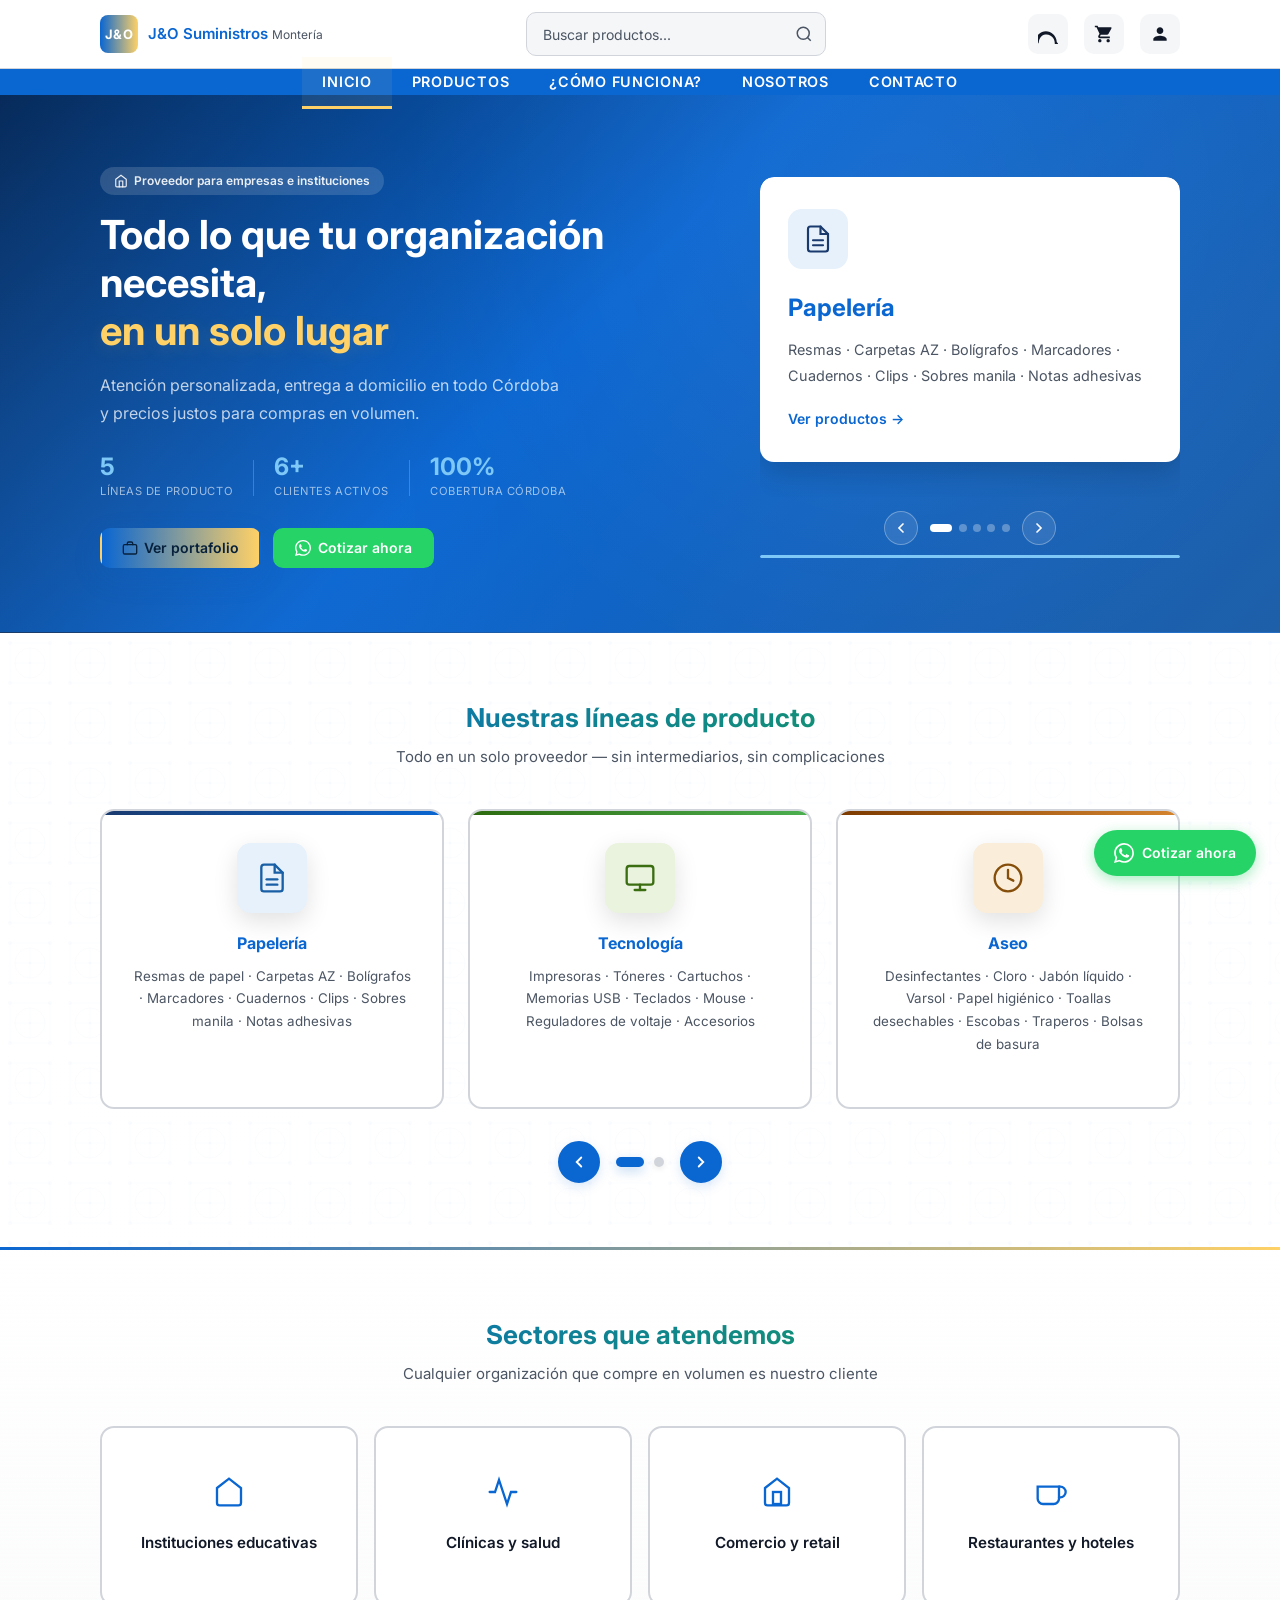
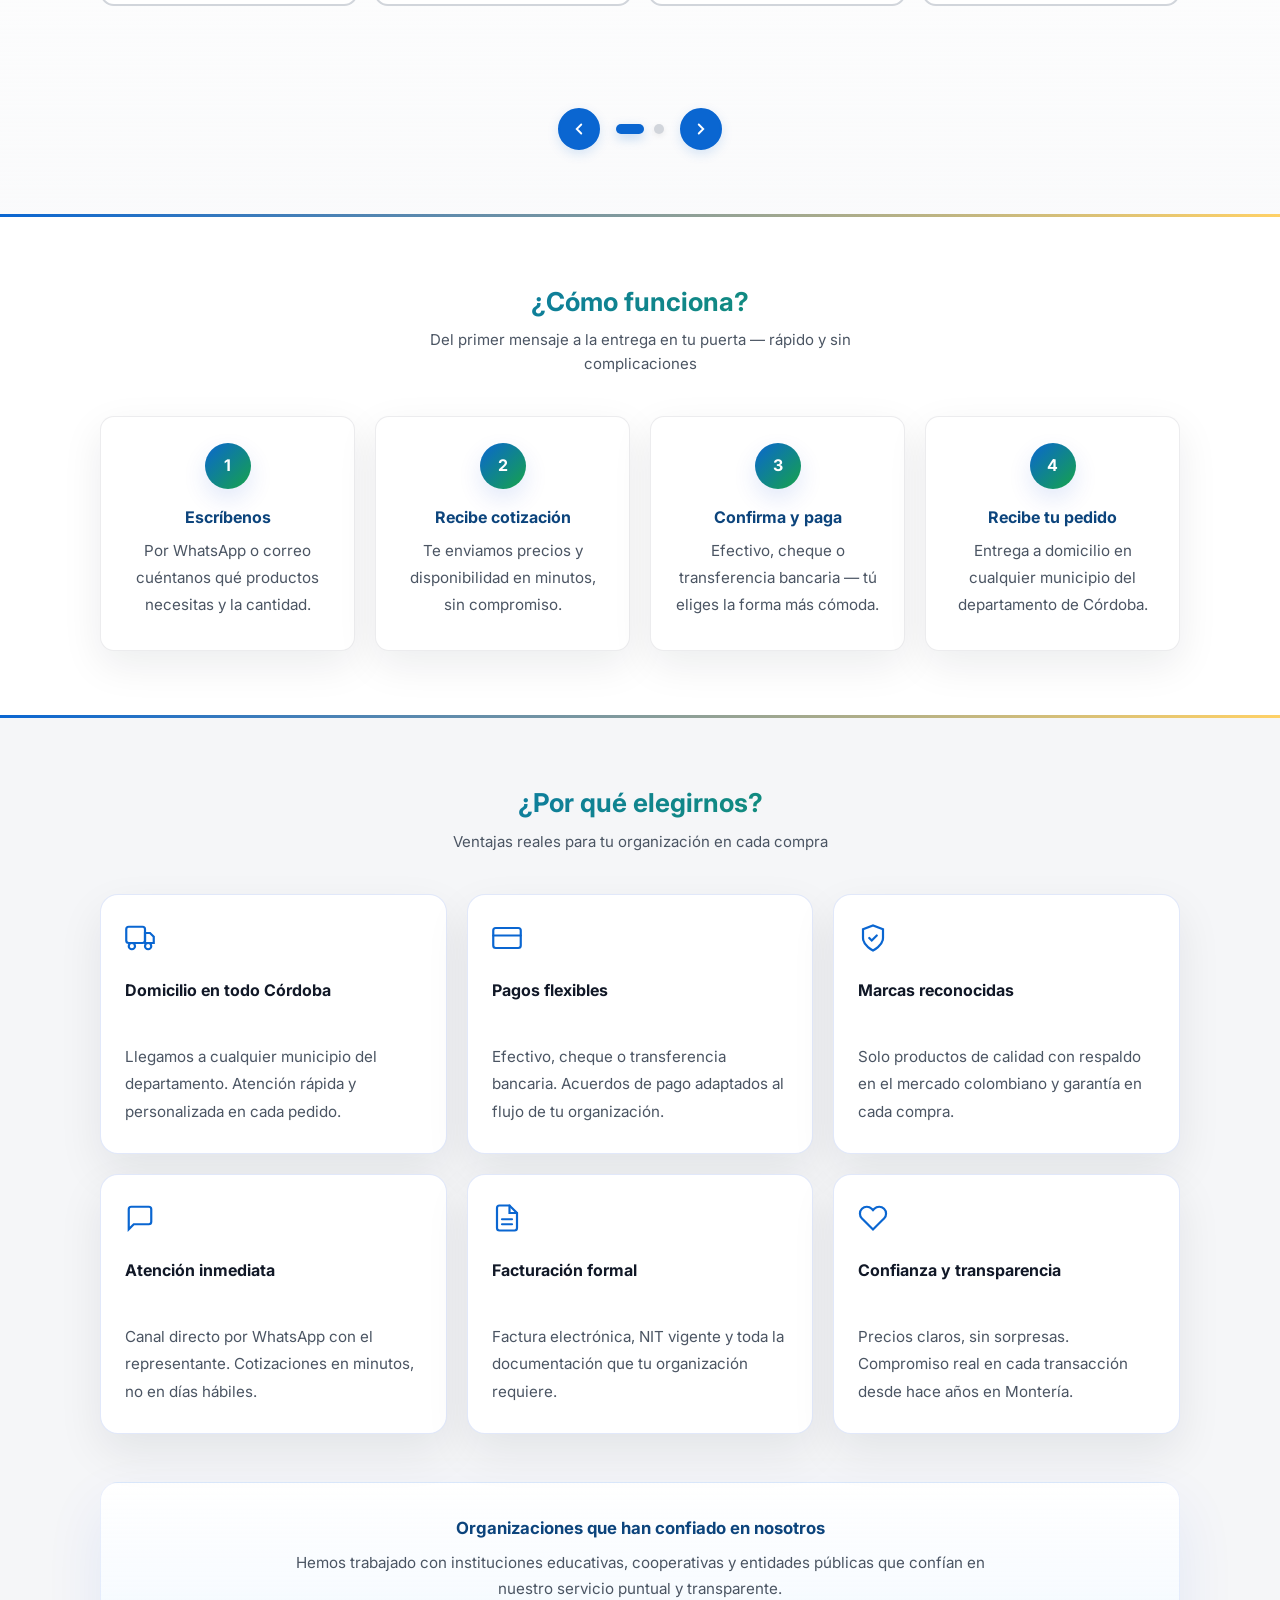
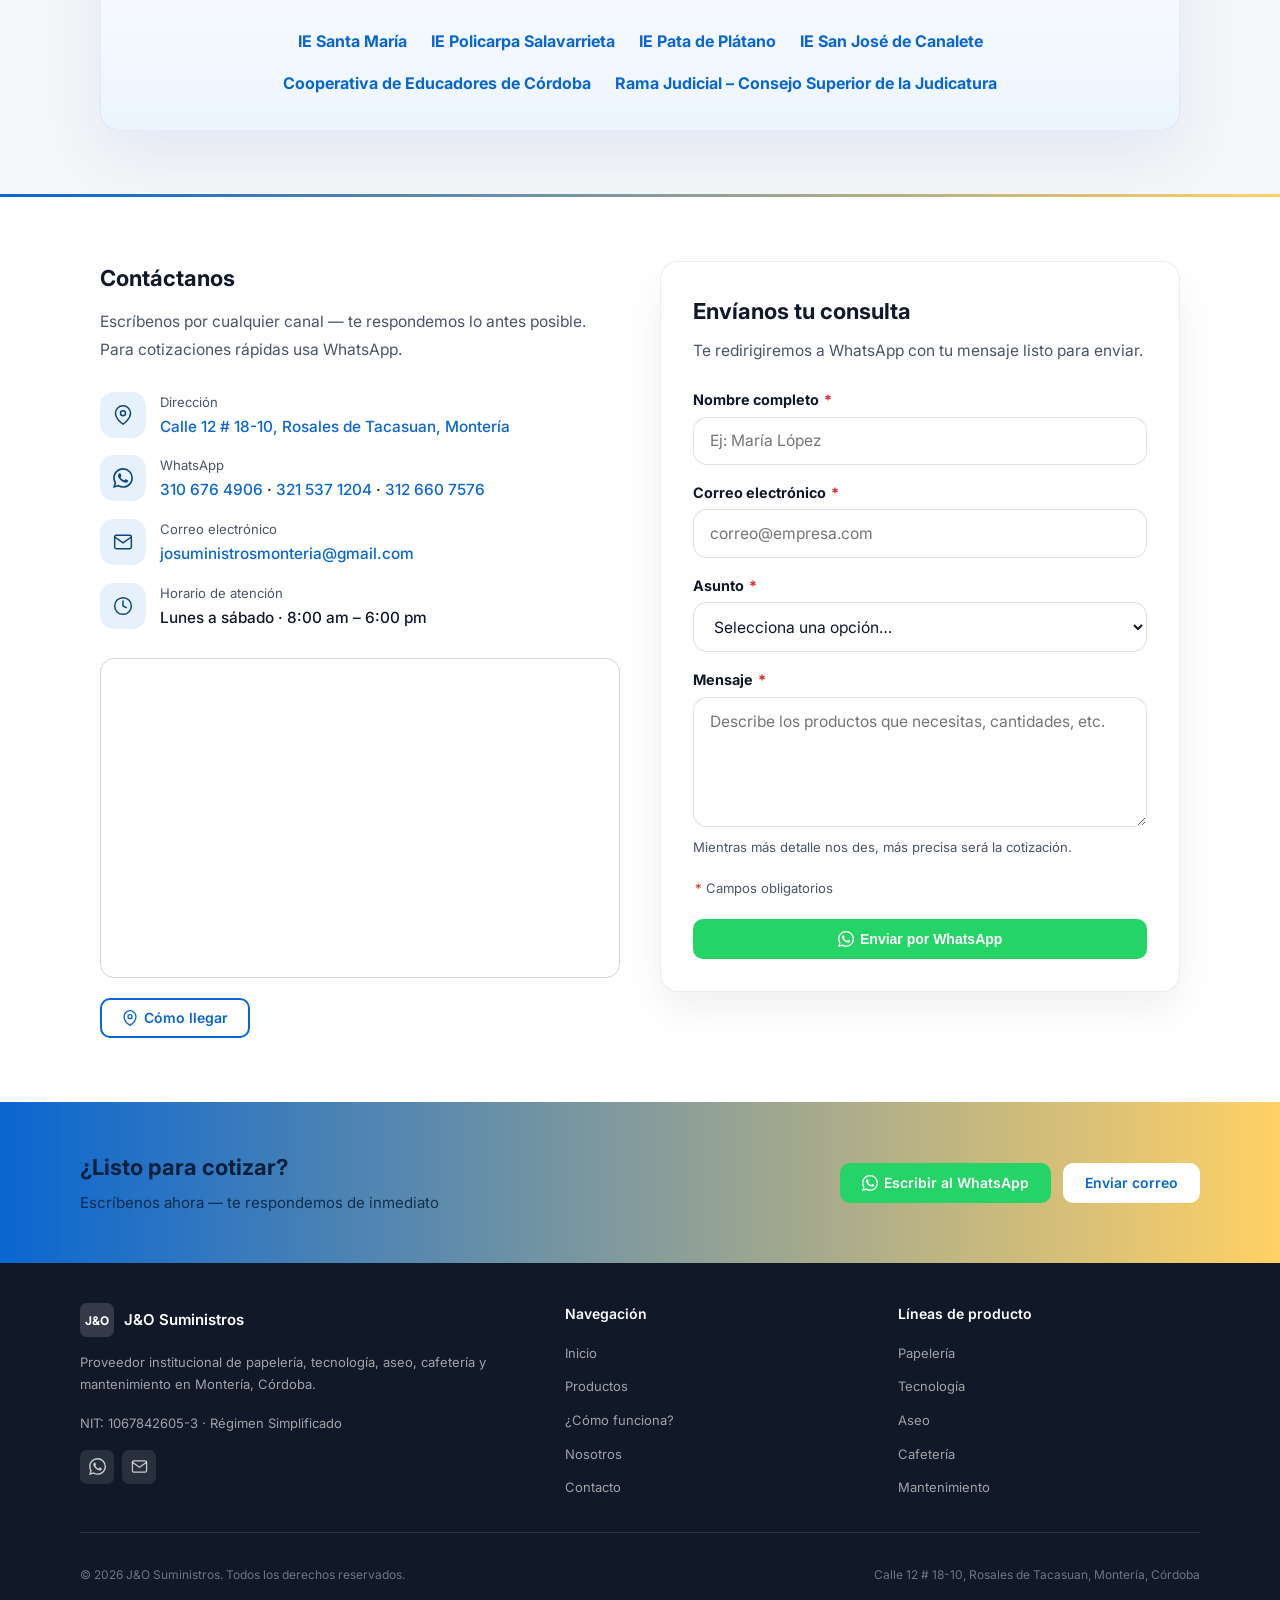
==== index.html @ 67d754db "v1" ====
<!DOCTYPE html>
<html lang="es">
<head>
  <meta charset="UTF-8" />
  <meta name="viewport" content="width=device-width, initial-scale=1.0" />
  <meta name="description" content="J&O Suministros — Proveedor institucional de papelería, tecnología, aseo, cafetería y mantenimiento en Montería, Córdoba. Cotiza por WhatsApp." />
  <meta name="theme-color" content="#1A3A6E" />

  <!-- Open Graph -->
  <meta property="og:title" content="J&O Suministros — Montería" />
  <meta property="og:description" content="Tu aliado en papelería, tecnología, aseo y cafetería para empresas e instituciones en Córdoba." />
  <meta property="og:type" content="website" />
  <meta property="og:url" content="https://josuministros.com.co" />

  <title>J&O Suministros | Papelería, Tecnología y Aseo en Montería</title>

  <!-- Fuente -->
  <link rel="preconnect" href="https://fonts.googleapis.com" />
  <link rel="preconnect" href="https://fonts.gstatic.com" crossorigin />
  <link href="https://fonts.googleapis.com/css2?family=Inter:wght@400;500;600;700&display=swap" rel="stylesheet" />

  <link rel="stylesheet" href="styles.css" />

  <!-- Favicon inline SVG -->
  <link rel="icon" href="data:image/svg+xml,<svg xmlns='http://www.w3.org/2000/svg' viewBox='0 0 32 32'><rect width='32' height='32' rx='6' fill='%231A3A6E'/><text x='50%' y='54%' dominant-baseline='middle' text-anchor='middle' font-family='Inter,sans-serif' font-weight='700' font-size='11' fill='white'>J&amp;O</text></svg>" />
</head>
<body>

  <!-- ========== SKIP LINK (WCAG 2.4.1) ========== -->
  <a class="skip-link" href="#contenido-principal">Saltar al contenido principal</a>

  <!-- ========== NAVBAR ========== -->
  <header role="banner">
    <nav class="navbar" aria-label="Navegación principal">
      
      <!-- BARRA SUPERIOR (Blanca) -->
      <div class="navbar__top">
        <div class="navbar__top-inner contenedor">
          
          <!-- Logo -->
          <a href="#inicio" class="navbar__logo" aria-label="J&O Suministros — Inicio">
            <div class="navbar__logo-box" aria-hidden="true">J&amp;O</div>
            <div class="navbar__logo-texto">
              <span class="navbar__logo-nombre">J&amp;O Suministros</span>
              <span class="navbar__logo-ciudad">Montería</span>
            </div>
          </a>

          <!-- Búsqueda -->
          <form class="navbar__search" role="search" aria-label="Buscar productos">
            <input type="search" class="navbar__search-input" placeholder="Buscar productos..." aria-label="Campo de búsqueda" />
            <button type="submit" class="navbar__search-btn" aria-label="Enviar búsqueda">
              <svg aria-hidden="true" focusable="false" viewBox="0 0 24 24" fill="none" stroke="currentColor" stroke-width="2">
                <circle cx="11" cy="11" r="8"/><path d="m21 21-4.35-4.35"/>
              </svg>
            </button>
          </form>

          <!-- Acciones (Teléfono, Carrito, Login) -->
          <div class="navbar__actions">
            <a href="tel:+573106764906" class="navbar__action" aria-label="Llamar a J&O Suministros">
              <svg aria-hidden="true" focusable="false" viewBox="0 0 24 24" fill="currentColor">
                <path d="M22.456 21.529c-.026-.355-.055-.709-.09-1.061-.294-2.988-1.752-5.855-4.135-8.125-2.384-2.271-5.525-3.533-8.725-3.533s-6.341 1.262-8.725 3.533c-2.383 2.27-3.841 5.137-4.135 8.125-.035.352-.064.706-.09 1.061-.024.33.029.658.153.962.124.304.319.574.566.789.247.215.542.37.856.458.315.087.643.106.963.055.32-.05.622-.163.888-.334.265-.17.488-.395.656-.659.168-.264.277-.559.318-.867.03-.243.057-.486.082-.729.204-2.063 1.03-4.027 2.4-5.574 1.369-1.548 3.238-2.549 5.259-2.887 2.021-.338 4.09-.017 5.947.947 1.856.964 3.349 2.482 4.276 4.363.927 1.881 1.251 4.001 1.251 5.881 0 .243.027.486.082.729.041.308.15.603.318.867.168.264.391.489.656.659.266.171.568.284.888.334.32.051.648.032.963-.055.314-.088.609-.243.856-.458.247-.215.442-.485.566-.789.124-.304.177-.632.153-.962z"/>
              </svg>
            </a>
            <a href="#carrito" class="navbar__action" aria-label="Carrito de compras">
              <svg aria-hidden="true" focusable="false" viewBox="0 0 24 24" fill="currentColor">
                <path d="M7 18c-1.1 0-1.99.9-1.99 2S5.9 22 7 22s2-.9 2-2-1-2-2-2zM1 2v2h2l3.6 7.59-1.35 2.45c-.16.28-.25.61-.25.96 0 1.1.9 2 2 2h12v-2H7.42c-.14 0-.25-.11-.25-.25l.03-.12.9-1.63h7.45c.75 0 1.41-.41 1.75-1.03l3.58-6.49A1.003 1.003 0 0020 4H5.21l-.94-2H1zm16 16c-1.1 0-1.99.9-1.99 2s.89 2 1.99 2 2-.9 2-2-.9-2-2-2z"/>
              </svg>
            </a>
            <a href="#login" class="navbar__action navbar__action--login" aria-label="Iniciar sesión">
              <svg aria-hidden="true" focusable="false" viewBox="0 0 24 24" fill="currentColor">
                <path d="M12 12c2.21 0 4-1.79 4-4s-1.79-4-4-4-4 1.79-4 4 1.79 4 4 4zm0 2c-2.67 0-8 1.34-8 4v2h16v-2c0-2.66-5.33-4-8-4z"/>
              </svg>
            </a>
          </div>

          <!-- Botón hamburguesa móvil -->
          <button class="navbar__toggle"
                  id="menu-toggle"
                  aria-controls="menu-movil"
                  aria-expanded="false"
                  aria-label="Abrir menú de navegación">
            <svg aria-hidden="true" focusable="false" viewBox="0 0 24 24" fill="none" stroke="currentColor" stroke-width="2" stroke-linecap="round">
              <line x1="3" y1="6" x2="21" y2="6"/>
              <line x1="3" y1="12" x2="21" y2="12"/>
              <line x1="3" y1="18" x2="21" y2="18"/>
            </svg>
          </button>

        </div>
      </div>

      <!-- BARRA INFERIOR (Azul con menú) -->
      <div class="navbar__bottom">
        <div class="navbar__bottom-inner contenedor">
          
          <!-- Nav escritorio -->
          <ul class="navbar__nav" role="list">
            <li><a href="#inicio" aria-current="page">Inicio</a></li>
            <li><a href="#productos">Productos</a></li>
            <li><a href="#como-funciona">¿Cómo funciona?</a></li>
            <li><a href="#nosotros">Nosotros</a></li>
            <li><a href="#contacto">Contacto</a></li>
          </ul>

        </div>
      </div>

      <!-- Menú móvil -->
      <div id="menu-movil" class="navbar__menu-movil" aria-hidden="true" aria-label="Menú de navegación móvil">
        <a href="#inicio">Inicio</a>
        <a href="#productos">Productos</a>
        <a href="#como-funciona">¿Cómo funciona?</a>
        <a href="#nosotros">Nosotros</a>
        <a href="#contacto">Contacto</a>
        <a href="tel:+573106764906">Llamar</a>
        <a href="#carrito">Carrito</a>
        <a href="#login">Iniciar sesión</a>
      </div>

    </nav>
  </header>

  <!-- ========== CONTENIDO PRINCIPAL ========== -->
  <main id="contenido-principal">

    <!-- HERO con carrusel -->
    <section id="inicio" class="hero-v2" aria-labelledby="hero-titulo">
      <div class="hero-v2__inner contenedor">

        <!-- Texto izquierdo -->
        <div class="hero-v2__texto">
          <div class="hero__badge" aria-hidden="true">
            <svg viewBox="0 0 24 24" fill="none" stroke="currentColor" stroke-width="2" stroke-linecap="round"><path d="M3 9l9-7 9 7v11a2 2 0 01-2 2H5a2 2 0 01-2-2z"/><polyline points="9 22 9 12 15 12 15 22"/></svg>
            Proveedor para empresas e instituciones
          </div>
          <h1 id="hero-titulo">Todo lo que tu organización necesita,<br><span class="hero-v2__linea-color">en un solo lugar</span></h1>
          <p class="hero__desc">Atención personalizada, entrega a domicilio en todo Córdoba y precios justos para compras en volumen.</p>

          <!-- Stats en fila -->
          <div class="hero-v2__stats" role="list" aria-label="Cifras de J&O Suministros">
            <div class="hero-v2__stat" role="listitem">
              <span class="hero-v2__stat-num">5</span>
              <span class="hero-v2__stat-lbl">Líneas de producto</span>
            </div>
            <div class="hero-v2__sep" aria-hidden="true"></div>
            <div class="hero-v2__stat" role="listitem">
              <span class="hero-v2__stat-num">6+</span>
              <span class="hero-v2__stat-lbl">Clientes activos</span>
            </div>
            <div class="hero-v2__sep" aria-hidden="true"></div>
            <div class="hero-v2__stat" role="listitem">
              <span class="hero-v2__stat-num">100%</span>
              <span class="hero-v2__stat-lbl">Cobertura Córdoba</span>
            </div>
          </div>

          <div class="hero__btns">
            <a href="#productos" class="btn btn--primario">
              <svg aria-hidden="true" focusable="false" viewBox="0 0 24 24" fill="none" stroke="currentColor" stroke-width="2" stroke-linecap="round"><rect x="2" y="7" width="20" height="14" rx="2"/><path d="M16 7V5a2 2 0 00-2-2h-4a2 2 0 00-2 2v2"/></svg>
              Ver portafolio
            </a>
            <a href="https://wa.me/573106764906?text=Hola%2C%20quiero%20cotizar%20productos%20con%20J%26O%20Suministros"
               class="btn btn--wa"
               target="_blank" rel="noopener noreferrer"
               aria-label="Cotizar ahora por WhatsApp — abre en nueva pestaña">
              <svg aria-hidden="true" focusable="false" viewBox="0 0 24 24" fill="currentColor"><path d="M17.472 14.382c-.297-.149-1.758-.867-2.03-.967-.273-.099-.471-.148-.67.15-.197.297-.767.966-.94 1.164-.173.199-.347.223-.644.075-.297-.15-1.255-.463-2.39-1.475-.883-.788-1.48-1.761-1.653-2.059-.173-.297-.018-.458.13-.606.134-.133.298-.347.446-.52.149-.174.198-.298.298-.497.099-.198.05-.371-.025-.52-.075-.149-.669-1.612-.916-2.207-.242-.579-.487-.5-.669-.51-.173-.008-.371-.01-.57-.01-.198 0-.52.074-.792.372-.272.297-1.04 1.016-1.04 2.479 0 1.462 1.065 2.875 1.213 3.074.149.198 2.096 3.2 5.077 4.487.709.306 1.262.489 1.694.625.712.227 1.36.195 1.871.118.571-.085 1.758-.719 2.006-1.413.248-.694.248-1.289.173-1.413-.074-.124-.272-.198-.57-.347m-5.421 7.403h-.004a9.87 9.87 0 01-5.031-1.378l-.361-.214-3.741.982.998-3.648-.235-.374a9.86 9.86 0 01-1.51-5.26c.001-5.45 4.436-9.884 9.888-9.884 2.64 0 5.122 1.03 6.988 2.898a9.825 9.825 0 012.893 6.994c-.003 5.45-4.437 9.884-9.885 9.884m8.413-18.297A11.815 11.815 0 0012.05 0C5.495 0 .16 5.335.157 11.892c0 2.096.547 4.142 1.588 5.945L.057 24l6.305-1.654a11.882 11.882 0 005.683 1.448h.005c6.554 0 11.89-5.335 11.893-11.893a11.821 11.821 0 00-3.48-8.413z"/></svg>
              Cotizar ahora
            </a>
          </div>
        </div>

        <!-- Carrusel derecho -->
        <div class="carrusel" aria-label="Nuestras líneas de producto" role="region">
          <div class="carrusel__track" id="carrusel-track" aria-live="polite" aria-atomic="true">

            <div class="carrusel__slide" data-color="#1A3A6E" data-bg="#E6F1FB" role="group" aria-label="Diapositiva 1 de 5: Papelería">
              <div class="carrusel__icono" style="background:#E6F1FB" aria-hidden="true">
                <svg viewBox="0 0 24 24" fill="none" stroke="#1A3A6E" stroke-width="1.75" stroke-linecap="round"><path d="M14 2H6a2 2 0 00-2 2v16a2 2 0 002 2h12a2 2 0 002-2V8z"/><polyline points="14 2 14 8 20 8"/><line x1="16" y1="13" x2="8" y2="13"/><line x1="16" y1="17" x2="8" y2="17"/></svg>
              </div>
              <h2 class="carrusel__titulo">Papelería</h2>
              <p class="carrusel__desc">Resmas · Carpetas AZ · Bolígrafos · Marcadores · Cuadernos · Clips · Sobres manila · Notas adhesivas</p>
              <a href="#productos" class="carrusel__link">Ver productos →</a>
            </div>

            <div class="carrusel__slide" data-color="#2D6A0F" data-bg="#EAF3DE" role="group" aria-label="Diapositiva 2 de 5: Tecnología">
              <div class="carrusel__icono" style="background:#EAF3DE" aria-hidden="true">
                <svg viewBox="0 0 24 24" fill="none" stroke="#2D6A0F" stroke-width="1.75" stroke-linecap="round"><rect x="2" y="3" width="20" height="14" rx="2"/><line x1="8" y1="21" x2="16" y2="21"/><line x1="12" y1="17" x2="12" y2="21"/></svg>
              </div>
              <h2 class="carrusel__titulo">Tecnología</h2>
              <p class="carrusel__desc">Impresoras · Tóneres · Cartuchos · Memorias USB · Teclados · Mouse · Reguladores de voltaje</p>
              <a href="#productos" class="carrusel__link">Ver productos →</a>
            </div>

            <div class="carrusel__slide" data-color="#7C3A00" data-bg="#FAEEDA" role="group" aria-label="Diapositiva 3 de 5: Aseo">
              <div class="carrusel__icono" style="background:#FAEEDA" aria-hidden="true">
                <svg viewBox="0 0 24 24" fill="none" stroke="#7C3A00" stroke-width="1.75" stroke-linecap="round"><path d="M9.5 2A2.5 2.5 0 0112 4.5v15a2.5 2.5 0 01-5 0v-15A2.5 2.5 0 019.5 2z"/><path d="M14.5 8A2.5 2.5 0 0117 10.5v9a2.5 2.5 0 01-5 0v-9A2.5 2.5 0 0114.5 8z"/><line x1="2" y1="22" x2="22" y2="22"/></svg>
              </div>
              <h2 class="carrusel__titulo">Aseo</h2>
              <p class="carrusel__desc">Desinfectantes · Jabón líquido · Papel higiénico · Toallas desechables · Escobas · Traperos · Bolsas</p>
              <a href="#productos" class="carrusel__link">Ver productos →</a>
            </div>

            <div class="carrusel__slide" data-color="#4A3FB5" data-bg="#EEEDFE" role="group" aria-label="Diapositiva 4 de 5: Cafetería">
              <div class="carrusel__icono" style="background:#EEEDFE" aria-hidden="true">
                <svg viewBox="0 0 24 24" fill="none" stroke="#4A3FB5" stroke-width="1.75" stroke-linecap="round"><path d="M18 8h1a4 4 0 010 8h-1"/><path d="M2 8h16v9a4 4 0 01-4 4H6a4 4 0 01-4-4V8z"/><line x1="6" y1="1" x2="6" y2="4"/><line x1="10" y1="1" x2="10" y2="4"/><line x1="14" y1="1" x2="14" y2="4"/></svg>
              </div>
              <h2 class="carrusel__titulo">Cafetería</h2>
              <p class="carrusel__desc">Café · Aromáticas · Vasos desechables · Mezcladores · Azúcar · Servilletas</p>
              <a href="#productos" class="carrusel__link">Ver productos →</a>
            </div>

            <div class="carrusel__slide" data-color="#0A5E47" data-bg="#E1F5EE" role="group" aria-label="Diapositiva 5 de 5: Mantenimiento">
              <div class="carrusel__icono" style="background:#E1F5EE" aria-hidden="true">
                <svg viewBox="0 0 24 24" fill="none" stroke="#0A5E47" stroke-width="1.75" stroke-linecap="round"><path d="M14.7 6.3a1 1 0 000 1.4l1.6 1.6a1 1 0 001.4 0l3.77-3.77a6 6 0 01-7.94 7.94l-6.91 6.91a2.12 2.12 0 01-3-3l6.91-6.91a6 6 0 017.94-7.94l-3.76 3.76z"/></svg>
              </div>
              <h2 class="carrusel__titulo">Mantenimiento</h2>
              <p class="carrusel__desc">Soporte a impresoras · Computadores portátiles y de escritorio · Redes tecnológicas</p>
              <a href="#productos" class="carrusel__link">Ver productos →</a>
            </div>

          </div><!-- /.carrusel__track -->

          <!-- Controles -->
          <div class="carrusel__controles">
            <button class="carrusel__btn" id="carr-prev" aria-label="Línea de producto anterior">
              <svg viewBox="0 0 24 24" fill="none" stroke="currentColor" stroke-width="2.5" stroke-linecap="round"><polyline points="15 18 9 12 15 6"/></svg>
            </button>
            <div class="carrusel__dots" id="carrusel-dots" role="tablist" aria-label="Seleccionar línea de producto"></div>
            <button class="carrusel__btn" id="carr-next" aria-label="Siguiente línea de producto">
              <svg viewBox="0 0 24 24" fill="none" stroke="currentColor" stroke-width="2.5" stroke-linecap="round"><polyline points="9 18 15 12 9 6"/></svg>
            </button>
          </div>

          <!-- Barra de progreso -->
          <div class="carrusel__progress" aria-hidden="true">
            <div class="carrusel__progress-bar" id="carrusel-progress"></div>
          </div>

        </div><!-- /.carrusel -->
      </div>
    </section>

    <!-- PRODUCTOS -->
    <section id="productos" class="seccion" aria-labelledby="productos-titulo">
      <div class="contenedor">
        <div class="seccion__encabezado">
          <h2 class="seccion__titulo" id="productos-titulo">Nuestras líneas de producto</h2>
          <p class="seccion__sub">Todo en un solo proveedor — sin intermediarios, sin complicaciones</p>
        </div>
        <div class="productos__carrusel" role="region" aria-label="Carrusel de líneas de producto" aria-live="polite">
          <div class="productos__track" id="productos-track">
            <!-- Slide 1: Primeras 3 -->
            <div class="productos__slide" role="group">
              <article class="producto-card" role="listitem">
                <div class="producto-card__icono" style="background:#E6F1FB" aria-hidden="true">
                  <svg viewBox="0 0 24 24" fill="none" stroke="#185FA5" stroke-width="1.75" stroke-linecap="round"><path d="M14 2H6a2 2 0 00-2 2v16a2 2 0 002 2h12a2 2 0 002-2V8z"/><polyline points="14 2 14 8 20 8"/><line x1="16" y1="13" x2="8" y2="13"/><line x1="16" y1="17" x2="8" y2="17"/></svg>
                </div>
                <h3 class="producto-card__nombre">Papelería</h3>
                <p class="producto-card__items">Resmas de papel · Carpetas AZ · Bolígrafos · Marcadores · Cuadernos · Clips · Sobres manila · Notas adhesivas</p>
              </article>

              <article class="producto-card" role="listitem">
                <div class="producto-card__icono" style="background:#EAF3DE" aria-hidden="true">
                  <svg viewBox="0 0 24 24" fill="none" stroke="#3B6D11" stroke-width="1.75" stroke-linecap="round"><rect x="2" y="3" width="20" height="14" rx="2"/><line x1="8" y1="21" x2="16" y2="21"/><line x1="12" y1="17" x2="12" y2="21"/></svg>
                </div>
                <h3 class="producto-card__nombre">Tecnología</h3>
                <p class="producto-card__items">Impresoras · Tóneres · Cartuchos · Memorias USB · Teclados · Mouse · Reguladores de voltaje · Accesorios</p>
              </article>

              <article class="producto-card" role="listitem">
                <div class="producto-card__icono" style="background:#FAEEDA" aria-hidden="true">
                  <svg viewBox="0 0 24 24" fill="none" stroke="#854F0B" stroke-width="1.75" stroke-linecap="round"><path d="M12 2C6.48 2 2 6.48 2 12s4.48 10 10 10 10-4.48 10-10S17.52 2 12 2z"/><path d="M12 6v6l4 2"/></svg>
                </div>
                <h3 class="producto-card__nombre">Aseo</h3>
                <p class="producto-card__items">Desinfectantes · Cloro · Jabón líquido · Varsol · Papel higiénico · Toallas desechables · Escobas · Traperos · Bolsas de basura</p>
              </article>
            </div>

            <!-- Slide 2: Segundas 3 -->
            <div class="productos__slide" role="group">
              <article class="producto-card" role="listitem">
                <div class="producto-card__icono" style="background:#EEEDFE" aria-hidden="true">
                  <svg viewBox="0 0 24 24" fill="none" stroke="#534AB7" stroke-width="1.75" stroke-linecap="round"><path d="M18 8h1a4 4 0 010 8h-1"/><path d="M2 8h16v9a4 4 0 01-4 4H6a4 4 0 01-4-4V8z"/><line x1="6" y1="1" x2="6" y2="4"/><line x1="10" y1="1" x2="10" y2="4"/><line x1="14" y1="1" x2="14" y2="4"/></svg>
                </div>
                <h3 class="producto-card__nombre">Cafetería</h3>
                <p class="producto-card__items">Café · Aromáticas · Vasos desechables · Mezcladores · Azúcar · Servilletas</p>
              </article>

              <article class="producto-card" role="listitem">
                <div class="producto-card__icono" style="background:#E1F5EE" aria-hidden="true">
                  <svg viewBox="0 0 24 24" fill="none" stroke="#0F6E56" stroke-width="1.75" stroke-linecap="round"><path d="M14.7 6.3a1 1 0 000 1.4l1.6 1.6a1 1 0 001.4 0l3.77-3.77a6 6 0 01-7.94 7.94l-6.91 6.91a2.12 2.12 0 01-3-3l6.91-6.91a6 6 0 017.94-7.94l-3.76 3.76z"/></svg>
                </div>
                <h3 class="producto-card__nombre">Mantenimiento</h3>
                <p class="producto-card__items">Soporte a impresoras · Computadores portátiles y de escritorio · Redes tecnológicas</p>
              </article>

              <div class="producto-card producto-card--extra" aria-label="Consulta por más productos">
                <div class="producto-card__icono" style="background:transparent" aria-hidden="true">
                  <svg viewBox="0 0 24 24" fill="none" stroke="#888" stroke-width="1.75" stroke-linecap="round"><circle cx="12" cy="12" r="10"/><line x1="12" y1="8" x2="12" y2="16"/><line x1="8" y1="12" x2="16" y2="12"/></svg>
                </div>
                <p class="producto-card__nombre" style="color:var(--texto-sec)">¿No encuentras lo que buscas?</p>
                <p class="producto-card__items">Pregúntanos — tenemos muchos más productos disponibles para tu organización.</p>
              </div>
            </div>
          </div>

          <!-- Controles -->
          <div class="productos__controles">
            <button class="productos__btn" id="prod-prev" aria-label="Línea anterior">
              <svg viewBox="0 0 24 24" fill="none" stroke="currentColor" stroke-width="2.5" stroke-linecap="round"><polyline points="15 18 9 12 15 6"/></svg>
            </button>
            <div class="productos__dots" id="productos-dots" role="tablist" aria-label="Seleccionar grupo de líneas"></div>
            <button class="productos__btn" id="prod-next" aria-label="Siguiente línea">
              <svg viewBox="0 0 24 24" fill="none" stroke="currentColor" stroke-width="2.5" stroke-linecap="round"><polyline points="9 18 15 12 9 6"/></svg>
            </button>
          </div>
        </div>
      </div>
    </section>

    <!-- SECTORES -->
    <section id="sectores" class="seccion seccion--gris" aria-labelledby="sectores-titulo">
      <div class="contenedor">
        <div class="seccion__encabezado">
          <h2 class="seccion__titulo" id="sectores-titulo">Sectores que atendemos</h2>
          <p class="seccion__sub">Cualquier organización que compre en volumen es nuestro cliente</p>
        </div>
        <div class="sectores__carrusel" role="region" aria-label="Carrusel de sectores" aria-live="polite">
          <ul class="sectores__track" id="sectores-track" role="list">
            <!-- Slide 1: Primeros 4 sectores -->
            <li class="sectores__slide" role="group">
              <div class="sector-tag" role="listitem">
                <svg aria-hidden="true" focusable="false" viewBox="0 0 24 24" fill="none" stroke="currentColor" stroke-width="1.75" stroke-linecap="round"><path d="M3 9l9-7 9 7v11a2 2 0 01-2 2H5a2 2 0 01-2-2z"/></svg>
                Instituciones educativas
              </div>
              <div class="sector-tag" role="listitem">
                <svg aria-hidden="true" focusable="false" viewBox="0 0 24 24" fill="none" stroke="currentColor" stroke-width="1.75" stroke-linecap="round"><path d="M22 12h-4l-3 9L9 3l-3 9H2"/></svg>
                Clínicas y salud
              </div>
              <div class="sector-tag" role="listitem">
                <svg aria-hidden="true" focusable="false" viewBox="0 0 24 24" fill="none" stroke="currentColor" stroke-width="1.75" stroke-linecap="round"><path d="M3 9l9-7 9 7v11a2 2 0 01-2 2H5a2 2 0 01-2-2z"/><rect x="9" y="12" width="6" height="9"/></svg>
                Comercio y retail
              </div>
              <div class="sector-tag" role="listitem">
                <svg aria-hidden="true" focusable="false" viewBox="0 0 24 24" fill="none" stroke="currentColor" stroke-width="1.75" stroke-linecap="round"><path d="M18 8h1a4 4 0 010 8h-1"/><path d="M2 8h16v9a4 4 0 01-4 4H6a4 4 0 01-4-4V8z"/></svg>
                Restaurantes y hoteles
              </div>
            </li>

            <!-- Slide 2: Siguientes 4 sectores -->
            <li class="sectores__slide" role="group">
              <div class="sector-tag" role="listitem">
                <svg aria-hidden="true" focusable="false" viewBox="0 0 24 24" fill="none" stroke="currentColor" stroke-width="1.75" stroke-linecap="round"><rect x="2" y="7" width="20" height="14" rx="2"/><path d="M16 7V5a2 2 0 00-2-2h-4a2 2 0 00-2 2v2"/></svg>
                Empresas privadas
              </div>
              <div class="sector-tag" role="listitem">
                <svg aria-hidden="true" focusable="false" viewBox="0 0 24 24" fill="none" stroke="currentColor" stroke-width="1.75" stroke-linecap="round"><path d="M17 21v-2a4 4 0 00-4-4H5a4 4 0 00-4 4v2"/><circle cx="9" cy="7" r="4"/><path d="M23 21v-2a4 4 0 00-3-3.87"/><path d="M16 3.13a4 4 0 010 7.75"/></svg>
                Cooperativas
              </div>
              <div class="sector-tag" role="listitem">
                <svg aria-hidden="true" focusable="false" viewBox="0 0 24 24" fill="none" stroke="currentColor" stroke-width="1.75" stroke-linecap="round"><path d="M12 22s8-4 8-10V5l-8-3-8 3v7c0 6 8 10 8 10z"/></svg>
                Entidades jurídicas
              </div>
              <div class="sector-tag" role="listitem">
                <svg aria-hidden="true" focusable="false" viewBox="0 0 24 24" fill="none" stroke="currentColor" stroke-width="1.75" stroke-linecap="round"><circle cx="12" cy="12" r="10"/><line x1="12" y1="8" x2="12" y2="16"/><line x1="8" y1="12" x2="16" y2="12"/></svg>
                Y muchos más
              </div>
            </li>
          </ul>

          <!-- Controles -->
          <div class="sectores__controles">
            <button class="sectores__btn" id="sect-prev" aria-label="Grupo anterior de sectores">
              <svg viewBox="0 0 24 24" fill="none" stroke="currentColor" stroke-width="2.5" stroke-linecap="round"><polyline points="15 18 9 12 15 6"/></svg>
            </button>
            <div class="sectores__dots" id="sectores-dots" role="tablist" aria-label="Seleccionar grupo de sectores"></div>
            <button class="sectores__btn" id="sect-next" aria-label="Siguiente grupo de sectores">
              <svg viewBox="0 0 24 24" fill="none" stroke="currentColor" stroke-width="2.5" stroke-linecap="round"><polyline points="9 18 15 12 9 6"/></svg>
            </button>
          </div>
        </div>
      </div>
    </section>

    <!-- CÓMO FUNCIONA -->
    <section id="como-funciona" class="seccion" aria-labelledby="pasos-titulo">
      <div class="contenedor">
        <div class="seccion__encabezado">
          <h2 class="seccion__titulo" id="pasos-titulo">¿Cómo funciona?</h2>
          <p class="seccion__sub">Del primer mensaje a la entrega en tu puerta — rápido y sin complicaciones</p>
        </div>
        <ol class="pasos__grid" aria-label="Pasos del proceso de compra">
          <li class="paso">
            <div class="paso__num" aria-hidden="true">1</div>
            <h3 class="paso__titulo">Escríbenos</h3>
            <p class="paso__desc">Por WhatsApp o correo cuéntanos qué productos necesitas y la cantidad.</p>
          </li>
          <li class="paso">
            <div class="paso__num" aria-hidden="true">2</div>
            <h3 class="paso__titulo">Recibe cotización</h3>
            <p class="paso__desc">Te enviamos precios y disponibilidad en minutos, sin compromiso.</p>
          </li>
          <li class="paso">
            <div class="paso__num" aria-hidden="true">3</div>
            <h3 class="paso__titulo">Confirma y paga</h3>
            <p class="paso__desc">Efectivo, cheque o transferencia bancaria — tú eliges la forma más cómoda.</p>
          </li>
          <li class="paso">
            <div class="paso__num" aria-hidden="true">4</div>
            <h3 class="paso__titulo">Recibe tu pedido</h3>
            <p class="paso__desc">Entrega a domicilio en cualquier municipio del departamento de Córdoba.</p>
          </li>
        </ol>
      </div>
    </section>

    <!-- NOSOTROS / POR QUÉ ELEGIRNOS -->
    <section id="nosotros" class="seccion seccion--gris" aria-labelledby="ventajas-titulo">
      <div class="contenedor">
        <div class="seccion__encabezado">
          <h2 class="seccion__titulo" id="ventajas-titulo">¿Por qué elegirnos?</h2>
          <p class="seccion__sub">Ventajas reales para tu organización en cada compra</p>
        </div>
        <div class="ventajas__grid" role="list">

          <article class="ventaja-card" role="listitem">
            <svg aria-hidden="true" focusable="false" viewBox="0 0 24 24" fill="none" stroke="currentColor" stroke-width="1.75" stroke-linecap="round"><rect x="1" y="3" width="15" height="13" rx="2"/><path d="M16 8h4l3 3v5h-7V8z"/><circle cx="5.5" cy="18.5" r="2.5"/><circle cx="18.5" cy="18.5" r="2.5"/></svg>
            <h3>Domicilio en todo Córdoba</h3>
            <p>Llegamos a cualquier municipio del departamento. Atención rápida y personalizada en cada pedido.</p>
          </article>

          <article class="ventaja-card" role="listitem">
            <svg aria-hidden="true" focusable="false" viewBox="0 0 24 24" fill="none" stroke="currentColor" stroke-width="1.75" stroke-linecap="round"><rect x="1" y="4" width="22" height="16" rx="2"/><line x1="1" y1="10" x2="23" y2="10"/></svg>
            <h3>Pagos flexibles</h3>
            <p>Efectivo, cheque o transferencia bancaria. Acuerdos de pago adaptados al flujo de tu organización.</p>
          </article>

          <article class="ventaja-card" role="listitem">
            <svg aria-hidden="true" focusable="false" viewBox="0 0 24 24" fill="none" stroke="currentColor" stroke-width="1.75" stroke-linecap="round"><path d="M12 22s8-4 8-10V5l-8-3-8 3v7c0 6 8 10 8 10z"/><polyline points="9 12 11 14 15 10"/></svg>
            <h3>Marcas reconocidas</h3>
            <p>Solo productos de calidad con respaldo en el mercado colombiano y garantía en cada compra.</p>
          </article>

          <article class="ventaja-card" role="listitem">
            <svg aria-hidden="true" focusable="false" viewBox="0 0 24 24" fill="none" stroke="currentColor" stroke-width="1.75" stroke-linecap="round"><path d="M21 15a2 2 0 01-2 2H7l-4 4V5a2 2 0 012-2h14a2 2 0 012 2z"/></svg>
            <h3>Atención inmediata</h3>
            <p>Canal directo por WhatsApp con el representante. Cotizaciones en minutos, no en días hábiles.</p>
          </article>

          <article class="ventaja-card" role="listitem">
            <svg aria-hidden="true" focusable="false" viewBox="0 0 24 24" fill="none" stroke="currentColor" stroke-width="1.75" stroke-linecap="round"><path d="M14 2H6a2 2 0 00-2 2v16a2 2 0 002 2h12a2 2 0 002-2V8z"/><polyline points="14 2 14 8 20 8"/><line x1="16" y1="13" x2="8" y2="13"/><line x1="16" y1="17" x2="8" y2="17"/></svg>
            <h3>Facturación formal</h3>
            <p>Factura electrónica, NIT vigente y toda la documentación que tu organización requiere.</p>
          </article>

          <article class="ventaja-card" role="listitem">
            <svg aria-hidden="true" focusable="false" viewBox="0 0 24 24" fill="none" stroke="currentColor" stroke-width="1.75" stroke-linecap="round"><path d="M20.84 4.61a5.5 5.5 0 00-7.78 0L12 5.67l-1.06-1.06a5.5 5.5 0 00-7.78 7.78l1.06 1.06L12 21.23l7.78-7.78 1.06-1.06a5.5 5.5 0 000-7.78z"/></svg>
            <h3>Confianza y transparencia</h3>
            <p>Precios claros, sin sorpresas. Compromiso real en cada transacción desde hace años en Montería.</p>
          </article>

        </div>

        <!-- Clientes -->
        <div class="clientes__subseccion">
          <div class="clientes__cabecera">
            <h3 class="clientes__titulo">Organizaciones que han confiado en nosotros</h3>
            <p class="clientes__nota">Hemos trabajado con instituciones educativas, cooperativas y entidades públicas que confían en nuestro servicio puntual y transparente.</p>
          </div>
          <ul class="clientes__lista" role="list">
            <li class="cliente-tag" role="listitem">IE Santa María</li>
            <li class="cliente-tag" role="listitem">IE Policarpa Salavarrieta</li>
            <li class="cliente-tag" role="listitem">IE Pata de Plátano</li>
            <li class="cliente-tag" role="listitem">IE San José de Canalete</li>
            <li class="cliente-tag" role="listitem">Cooperativa de Educadores de Córdoba</li>
            <li class="cliente-tag" role="listitem">Rama Judicial – Consejo Superior de la Judicatura</li>
          </ul>
        </div>
      </div>
    </section>

    <!-- CONTACTO -->
    <section id="contacto" class="seccion" aria-labelledby="contacto-titulo">
      <div class="contacto__inner contenedor">

        <div class="contacto__info">
          <h2 id="contacto-titulo">Contáctanos</h2>
          <p>Escríbenos por cualquier canal — te respondemos lo antes posible. Para cotizaciones rápidas usa WhatsApp.</p>

          <div class="contacto__datos" role="list">
            <div class="dato" role="listitem">
              <div class="dato__ico" aria-hidden="true">
                <svg viewBox="0 0 24 24" fill="none" stroke="currentColor" stroke-width="1.75" stroke-linecap="round"><path d="M21 10c0 7-9 13-9 13s-9-6-9-13a9 9 0 0118 0z"/><circle cx="12" cy="10" r="3"/></svg>
              </div>
              <div>
                <div class="dato__etiqueta">Dirección</div>
                <div class="dato__valor">
                  <a href="https://www.google.com/maps?q=8.738424,-75.877440" target="_blank" rel="noopener noreferrer" aria-label="Ver en Google Maps — abre en nueva pestaña">
                    Calle 12 # 18-10, Rosales de Tacasuan, Montería
                  </a>
                </div>
              </div>
            </div>

            <div class="dato" role="listitem">
              <div class="dato__ico" aria-hidden="true">
                <svg viewBox="0 0 24 24" fill="currentColor"><path d="M17.472 14.382c-.297-.149-1.758-.867-2.03-.967-.273-.099-.471-.148-.67.15-.197.297-.767.966-.94 1.164-.173.199-.347.223-.644.075-.297-.15-1.255-.463-2.39-1.475-.883-.788-1.48-1.761-1.653-2.059-.173-.297-.018-.458.13-.606.134-.133.298-.347.446-.52.149-.174.198-.298.298-.497.099-.198.05-.371-.025-.52-.075-.149-.669-1.612-.916-2.207-.242-.579-.487-.5-.669-.51-.173-.008-.371-.01-.57-.01-.198 0-.52.074-.792.372-.272.297-1.04 1.016-1.04 2.479 0 1.462 1.065 2.875 1.213 3.074.149.198 2.096 3.2 5.077 4.487.709.306 1.262.489 1.694.625.712.227 1.36.195 1.871.118.571-.085 1.758-.719 2.006-1.413.248-.694.248-1.289.173-1.413-.074-.124-.272-.198-.57-.347m-5.421 7.403h-.004a9.87 9.87 0 01-5.031-1.378l-.361-.214-3.741.982.998-3.648-.235-.374a9.86 9.86 0 01-1.51-5.26c.001-5.45 4.436-9.884 9.888-9.884 2.64 0 5.122 1.03 6.988 2.898a9.825 9.825 0 012.893 6.994c-.003 5.45-4.437 9.884-9.885 9.884m8.413-18.297A11.815 11.815 0 0012.05 0C5.495 0 .16 5.335.157 11.892c0 2.096.547 4.142 1.588 5.945L.057 24l6.305-1.654a11.882 11.882 0 005.683 1.448h.005c6.554 0 11.89-5.335 11.893-11.893a11.821 11.821 0 00-3.48-8.413z"/></svg>
              </div>
              <div>
                <div class="dato__etiqueta">WhatsApp</div>
                <div class="dato__valor">
                  <a href="https://wa.me/573106764906" target="_blank" rel="noopener noreferrer" aria-label="Escribir al WhatsApp 310 676 4906 — abre en nueva pestaña">310 676 4906</a> ·
                  <a href="https://wa.me/573215371204" target="_blank" rel="noopener noreferrer" aria-label="Escribir al WhatsApp 321 537 1204 — abre en nueva pestaña">321 537 1204</a> ·
                  <a href="https://wa.me/573126607576" target="_blank" rel="noopener noreferrer" aria-label="Escribir al WhatsApp 312 660 7576 — abre en nueva pestaña">312 660 7576</a>
                </div>
              </div>
            </div>

            <div class="dato" role="listitem">
              <div class="dato__ico" aria-hidden="true">
                <svg viewBox="0 0 24 24" fill="none" stroke="currentColor" stroke-width="1.75" stroke-linecap="round"><path d="M4 4h16c1.1 0 2 .9 2 2v12c0 1.1-.9 2-2 2H4c-1.1 0-2-.9-2-2V6c0-1.1.9-2 2-2z"/><polyline points="22,6 12,13 2,6"/></svg>
              </div>
              <div>
                <div class="dato__etiqueta">Correo electrónico</div>
                <div class="dato__valor">
                  <a href="mailto:josuministrosmonteria@gmail.com">josuministrosmonteria@gmail.com</a>
                </div>
              </div>
            </div>

            <div class="dato" role="listitem">
              <div class="dato__ico" aria-hidden="true">
                <svg viewBox="0 0 24 24" fill="none" stroke="currentColor" stroke-width="1.75" stroke-linecap="round"><circle cx="12" cy="12" r="10"/><polyline points="12 6 12 12 16 14"/></svg>
              </div>
              <div>
                <div class="dato__etiqueta">Horario de atención</div>
                <div class="dato__valor">Lunes a sábado · 8:00 am – 6:00 pm</div>
              </div>
            </div>
          </div>

          <!-- Mapa -->
          <div class="mapa-wrap">
            <iframe
              src="https://www.google.com/maps/embed?pb=!1m18!1m12!1m3!1d247.5!2d-75.87744!3d8.738424!2m3!1f0!2f0!3f0!3m2!1i1024!2i768!4f13.1!3m3!1m2!1s0x0%3A0x0!2zOC43Mzg0MjQsLTc1Ljg3NzQ0!5e0!3m2!1ses!2sco!4v1234567890"
              title="Ubicación de J&O Suministros en Google Maps"
              allowfullscreen
              loading="lazy"
              referrerpolicy="no-referrer-when-downgrade"
              aria-label="Mapa de ubicación: Calle 12 # 18-10, Rosales de Tacasuan, Montería"></iframe>
          </div>
          <a href="https://www.google.com/maps?q=8.738424,-75.877440"
             class="btn btn--contorno contacto__boton-mapa"
             target="_blank"
             rel="noopener noreferrer"
             aria-label="Abrir ruta en Google Maps — abre en nueva pestaña">
            <svg aria-hidden="true" focusable="false" viewBox="0 0 24 24" fill="none" stroke="currentColor" stroke-width="2" stroke-linecap="round" width="16" height="16"><path d="M21 10c0 7-9 13-9 13s-9-6-9-13a9 9 0 0118 0z"/><circle cx="12" cy="10" r="3"/></svg>
            Cómo llegar
          </a>
        </div>

        <!-- Formulario -->
        <div class="contacto__form">
          <h2 class="contacto__form-titulo">Envíanos tu consulta</h2>
          <p class="contacto__form-subtitulo">Te redirigiremos a WhatsApp con tu mensaje listo para enviar.</p>

          <form id="form-contacto" class="form" novalidate aria-label="Formulario de contacto">

            <div class="form__grupo" id="grupo-nombre">
              <label for="nombre">Nombre completo <span aria-hidden="true" class="form__required">*</span></label>
              <input type="text" id="nombre" name="nombre" autocomplete="name"
                     required aria-required="true"
                     aria-describedby="error-nombre"
                     placeholder="Ej: María López" />
              <span class="form__error" id="error-nombre" role="alert">Por favor ingresa tu nombre (mínimo 2 caracteres).</span>
            </div>

            <div class="form__grupo" id="grupo-email">
              <label for="email">Correo electrónico <span aria-hidden="true" class="form__required">*</span></label>
              <input type="email" id="email" name="email" autocomplete="email"
                     required aria-required="true"
                     aria-describedby="error-email"
                     placeholder="correo@empresa.com" />
              <span class="form__error" id="error-email" role="alert">Ingresa un correo electrónico válido.</span>
            </div>

            <div class="form__grupo" id="grupo-asunto">
              <label for="asunto">Asunto <span aria-hidden="true" class="form__required">*</span></label>
              <select id="asunto" name="asunto" required aria-required="true" aria-describedby="error-asunto">
                <option value="">Selecciona una opción…</option>
                <option value="Cotización de productos">Cotización de productos</option>
                <option value="Información sobre líneas de producto">Información sobre líneas de producto</option>
                <option value="Servicio de mantenimiento">Servicio de mantenimiento</option>
                <option value="Acuerdo de pago">Acuerdo de pago</option>
                <option value="Otro">Otro</option>
              </select>
              <span class="form__error" id="error-asunto" role="alert">Selecciona el asunto de tu consulta.</span>
            </div>

            <div class="form__grupo" id="grupo-mensaje">
              <label for="mensaje">Mensaje <span aria-hidden="true" class="form__required">*</span></label>
              <textarea id="mensaje" name="mensaje" rows="4"
                        required aria-required="true"
                        aria-describedby="error-mensaje ayuda-mensaje"
                        placeholder="Describe los productos que necesitas, cantidades, etc."></textarea>
              <span class="form__aviso" id="ayuda-mensaje">Mientras más detalle nos des, más precisa será la cotización.</span>
              <span class="form__error" id="error-mensaje" role="alert">El mensaje debe tener al menos 10 caracteres.</span>
            </div>

            <p class="form__aviso form__nota">
              <span aria-hidden="true" class="form__required">*</span> Campos obligatorios
            </p>

            <button type="submit" class="btn btn--wa btn--full">
              <svg aria-hidden="true" focusable="false" viewBox="0 0 24 24" fill="currentColor" width="16" height="16"><path d="M17.472 14.382c-.297-.149-1.758-.867-2.03-.967-.273-.099-.471-.148-.67.15-.197.297-.767.966-.94 1.164-.173.199-.347.223-.644.075-.297-.15-1.255-.463-2.39-1.475-.883-.788-1.48-1.761-1.653-2.059-.173-.297-.018-.458.13-.606.134-.133.298-.347.446-.52.149-.174.198-.298.298-.497.099-.198.05-.371-.025-.52-.075-.149-.669-1.612-.916-2.207-.242-.579-.487-.5-.669-.51-.173-.008-.371-.01-.57-.01-.198 0-.52.074-.792.372-.272.297-1.04 1.016-1.04 2.479 0 1.462 1.065 2.875 1.213 3.074.149.198 2.096 3.2 5.077 4.487.709.306 1.262.489 1.694.625.712.227 1.36.195 1.871.118.571-.085 1.758-.719 2.006-1.413.248-.694.248-1.289.173-1.413-.074-.124-.272-.198-.57-.347m-5.421 7.403h-.004a9.87 9.87 0 01-5.031-1.378l-.361-.214-3.741.982.998-3.648-.235-.374a9.86 9.86 0 01-1.51-5.26c.001-5.45 4.436-9.884 9.888-9.884 2.64 0 5.122 1.03 6.988 2.898a9.825 9.825 0 012.893 6.994c-.003 5.45-4.437 9.884-9.885 9.884m8.413-18.297A11.815 11.815 0 0012.05 0C5.495 0 .16 5.335.157 11.892c0 2.096.547 4.142 1.588 5.945L.057 24l6.305-1.654a11.882 11.882 0 005.683 1.448h.005c6.554 0 11.89-5.335 11.893-11.893a11.821 11.821 0 00-3.48-8.413z"/></svg>
              Enviar por WhatsApp
            </button>

          </form>
        </div>

      </div>
    </section>

    <!-- BANDA CTA -->
    <div class="cta-banda" role="complementary" aria-label="Llamada a la acción">
      <div class="cta-banda__inner">
        <div>
          <h2>¿Listo para cotizar?</h2>
          <p>Escríbenos ahora — te respondemos de inmediato</p>
        </div>
        <div class="cta-banda__btns">
          <a href="https://wa.me/573106764906?text=Hola%2C%20quiero%20cotizar%20con%20J%26O%20Suministros"
             class="btn btn--wa"
             target="_blank"
             rel="noopener noreferrer"
             aria-label="Escribir al WhatsApp — abre en nueva pestaña">
            <svg aria-hidden="true" focusable="false" viewBox="0 0 24 24" fill="currentColor" width="16" height="16"><path d="M17.472 14.382c-.297-.149-1.758-.867-2.03-.967-.273-.099-.471-.148-.67.15-.197.297-.767.966-.94 1.164-.173.199-.347.223-.644.075-.297-.15-1.255-.463-2.39-1.475-.883-.788-1.48-1.761-1.653-2.059-.173-.297-.018-.458.13-.606.134-.133.298-.347.446-.52.149-.174.198-.298.298-.497.099-.198.05-.371-.025-.52-.075-.149-.669-1.612-.916-2.207-.242-.579-.487-.5-.669-.51-.173-.008-.371-.01-.57-.01-.198 0-.52.074-.792.372-.272.297-1.04 1.016-1.04 2.479 0 1.462 1.065 2.875 1.213 3.074.149.198 2.096 3.2 5.077 4.487.709.306 1.262.489 1.694.625.712.227 1.36.195 1.871.118.571-.085 1.758-.719 2.006-1.413.248-.694.248-1.289.173-1.413-.074-.124-.272-.198-.57-.347m-5.421 7.403h-.004a9.87 9.87 0 01-5.031-1.378l-.361-.214-3.741.982.998-3.648-.235-.374a9.86 9.86 0 01-1.51-5.26c.001-5.45 4.436-9.884 9.888-9.884 2.64 0 5.122 1.03 6.988 2.898a9.825 9.825 0 012.893 6.994c-.003 5.45-4.437 9.884-9.885 9.884m8.413-18.297A11.815 11.815 0 0012.05 0C5.495 0 .16 5.335.157 11.892c0 2.096.547 4.142 1.588 5.945L.057 24l6.305-1.654a11.882 11.882 0 005.683 1.448h.005c6.554 0 11.89-5.335 11.893-11.893a11.821 11.821 0 00-3.48-8.413z"/></svg>
            Escribir al WhatsApp
          </a>
          <a href="mailto:josuministrosmonteria@gmail.com" class="btn btn--blanco">Enviar correo</a>
        </div>
      </div>
    </div>

  </main>

  <!-- ========== FOOTER ========== -->
  <footer class="footer" role="contentinfo">
    <div class="footer__inner">
      <div>
        <div class="footer__logo">
          <div class="footer__logo-box" aria-hidden="true">J&amp;O</div>
          <span class="footer__logo-nombre">J&amp;O Suministros</span>
        </div>
        <p class="footer__desc">Proveedor institucional de papelería, tecnología, aseo, cafetería y mantenimiento en Montería, Córdoba.</p>
        <p class="footer__desc" style="margin-top:.375rem">NIT: 1067842605-3 · Régimen Simplificado</p>
        <div class="footer__social" aria-label="Redes sociales">
          <a href="https://wa.me/573106764906" target="_blank" rel="noopener noreferrer" aria-label="WhatsApp — abre en nueva pestaña">
            <svg aria-hidden="true" focusable="false" viewBox="0 0 24 24" fill="currentColor"><path d="M17.472 14.382c-.297-.149-1.758-.867-2.03-.967-.273-.099-.471-.148-.67.15-.197.297-.767.966-.94 1.164-.173.199-.347.223-.644.075-.297-.15-1.255-.463-2.39-1.475-.883-.788-1.48-1.761-1.653-2.059-.173-.297-.018-.458.13-.606.134-.133.298-.347.446-.52.149-.174.198-.298.298-.497.099-.198.05-.371-.025-.52-.075-.149-.669-1.612-.916-2.207-.242-.579-.487-.5-.669-.51-.173-.008-.371-.01-.57-.01-.198 0-.52.074-.792.372-.272.297-1.04 1.016-1.04 2.479 0 1.462 1.065 2.875 1.213 3.074.149.198 2.096 3.2 5.077 4.487.709.306 1.262.489 1.694.625.712.227 1.36.195 1.871.118.571-.085 1.758-.719 2.006-1.413.248-.694.248-1.289.173-1.413-.074-.124-.272-.198-.57-.347m-5.421 7.403h-.004a9.87 9.87 0 01-5.031-1.378l-.361-.214-3.741.982.998-3.648-.235-.374a9.86 9.86 0 01-1.51-5.26c.001-5.45 4.436-9.884 9.888-9.884 2.64 0 5.122 1.03 6.988 2.898a9.825 9.825 0 012.893 6.994c-.003 5.45-4.437 9.884-9.885 9.884m8.413-18.297A11.815 11.815 0 0012.05 0C5.495 0 .16 5.335.157 11.892c0 2.096.547 4.142 1.588 5.945L.057 24l6.305-1.654a11.882 11.882 0 005.683 1.448h.005c6.554 0 11.89-5.335 11.893-11.893a11.821 11.821 0 00-3.48-8.413z"/></svg>
          </a>
          <a href="mailto:josuministrosmonteria@gmail.com" aria-label="Enviar correo electrónico">
            <svg aria-hidden="true" focusable="false" viewBox="0 0 24 24" fill="none" stroke="currentColor" stroke-width="1.75" stroke-linecap="round"><path d="M4 4h16c1.1 0 2 .9 2 2v12c0 1.1-.9 2-2 2H4c-1.1 0-2-.9-2-2V6c0-1.1.9-2 2-2z"/><polyline points="22,6 12,13 2,6"/></svg>
          </a>
        </div>
      </div>

      <div class="footer__col">
        <h3>Navegación</h3>
        <ul class="footer__lista" role="list">
          <li><a href="#inicio">Inicio</a></li>
          <li><a href="#productos">Productos</a></li>
          <li><a href="#como-funciona">¿Cómo funciona?</a></li>
          <li><a href="#nosotros">Nosotros</a></li>
          <li><a href="#contacto">Contacto</a></li>
        </ul>
      </div>

      <div class="footer__col">
        <h3>Líneas de producto</h3>
        <ul class="footer__lista" role="list">
          <li><a href="#productos">Papelería</a></li>
          <li><a href="#productos">Tecnología</a></li>
          <li><a href="#productos">Aseo</a></li>
          <li><a href="#productos">Cafetería</a></li>
          <li><a href="#productos">Mantenimiento</a></li>
        </ul>
      </div>
    </div>

    <div class="footer__bottom">
      <span>© <span id="anio">2025</span> J&amp;O Suministros. Todos los derechos reservados.</span>
      <span>Calle 12 # 18-10, Rosales de Tacasuan, Montería, Córdoba</span>
    </div>
  </footer>

  <!-- ========== BOTÓN FLOTANTE WHATSAPP ========== -->
  <a href="https://wa.me/573106764906?text=Hola%2C%20quiero%20cotizar%20con%20J%26O%20Suministros"
     class="wa-float"
     target="_blank"
     rel="noopener noreferrer"
     aria-label="Abrir chat de WhatsApp para cotizar — abre en nueva pestaña">
    <svg aria-hidden="true" focusable="false" viewBox="0 0 24 24" fill="currentColor">
      <path d="M17.472 14.382c-.297-.149-1.758-.867-2.03-.967-.273-.099-.471-.148-.67.15-.197.297-.767.966-.94 1.164-.173.199-.347.223-.644.075-.297-.15-1.255-.463-2.39-1.475-.883-.788-1.48-1.761-1.653-2.059-.173-.297-.018-.458.13-.606.134-.133.298-.347.446-.52.149-.174.198-.298.298-.497.099-.198.05-.371-.025-.52-.075-.149-.669-1.612-.916-2.207-.242-.579-.487-.5-.669-.51-.173-.008-.371-.01-.57-.01-.198 0-.52.074-.792.372-.272.297-1.04 1.016-1.04 2.479 0 1.462 1.065 2.875 1.213 3.074.149.198 2.096 3.2 5.077 4.487.709.306 1.262.489 1.694.625.712.227 1.36.195 1.871.118.571-.085 1.758-.719 2.006-1.413.248-.694.248-1.289.173-1.413-.074-.124-.272-.198-.57-.347m-5.421 7.403h-.004a9.87 9.87 0 01-5.031-1.378l-.361-.214-3.741.982.998-3.648-.235-.374a9.86 9.86 0 01-1.51-5.26c.001-5.45 4.436-9.884 9.888-9.884 2.64 0 5.122 1.03 6.988 2.898a9.825 9.825 0 012.893 6.994c-.003 5.45-4.437 9.884-9.885 9.884m8.413-18.297A11.815 11.815 0 0012.05 0C5.495 0 .16 5.335.157 11.892c0 2.096.547 4.142 1.588 5.945L.057 24l6.305-1.654a11.882 11.882 0 005.683 1.448h.005c6.554 0 11.89-5.335 11.893-11.893a11.821 11.821 0 00-3.48-8.413z"/>
    </svg>
    <span class="wa-float__texto">Cotizar ahora</span>
  </a>

  <script src="main.js"></script>
</body>
</html>
---- styles.css ----
/* =============================================
   J&O Suministros — styles.css
   Responsive + WCAG 2.1 AA
   ============================================= */

/* --- Reset & base --- */
*, *::before, *::after { box-sizing: border-box; margin: 0; padding: 0; }

:root {
  --azul:        #0A66D1;
  --azul-hover:  #084fb0;
  --azul-claro:  #E6F1FB;
  --azul-texto:  #0C447C;
  --accent:      #FFD166;
  --grad-prim:   linear-gradient(90deg, #0A66D1 0%, #FFD166 100%);
  --verde-wa:    #25D366;
  --verde-wa-h:  #1eaa52;
  --gris-bg:     #F5F6F8;
  --gris-borde:  #D1D5DB;
  --texto:       #111827;
  --texto-sec:   #4B5563;
  --blanco:      #ffffff;
  --radio:       10px;
  --radio-lg:    14px;
  --sombra:      0 6px 20px rgba(10,38,90,.10), 0 2px 6px rgba(0,0,0,.06);
  --trans:       200ms cubic-bezier(.2,.9,.2,1);
  --fuente:      'Inter', system-ui, -apple-system, sans-serif;
}

html { scroll-behavior: smooth; font-size: 16px; }

body {
  font-family: var(--fuente);
  color: var(--texto);
  background: var(--blanco);
  line-height: 1.6;
  -webkit-font-smoothing: antialiased;
}

img { max-width: 100%; height: auto; display: block; }
a { color: inherit; }

/* --- Skip link WCAG --- */
.skip-link {
  position: absolute;
  top: -100px;
  left: 1rem;
  background: var(--azul);
  color: #fff;
  padding: 10px 18px;
  border-radius: var(--radio);
  font-size: .875rem;
  font-weight: 600;
  z-index: 9999;
  text-decoration: none;
  transition: top var(--trans);
}
.skip-link:focus { top: 1rem; }

/* --- Focus visible global --- */
:focus-visible {
  outline: 3px solid var(--azul);
  outline-offset: 3px;
  border-radius: 4px;
}

/* --- Contenedor --- */
.contenedor {
  width: 100%;
  max-width: 1120px;
  margin: 0 auto;
  padding: 0 1.25rem;
}

/* =============================================
   NAVBAR
   ============================================= */
.navbar {
  position: sticky;
  top: 0;
  z-index: 100;
}

/* BARRA SUPERIOR (Blanca) */
.navbar__top {
  background: var(--blanco);
  border-bottom: 1px solid var(--gris-borde);
  box-shadow: 0 2px 8px rgba(0,0,0,.05);
}
.navbar__top-inner {
  display: flex;
  align-items: center;
  justify-content: space-between;
  padding: .75rem 1.25rem;
  gap: 1.5rem;
}

/* BARRA INFERIOR (Azul) */
.navbar__bottom {
  background: var(--azul);
}
.navbar__bottom-inner {
  display: flex;
  align-items: center;
  justify-content: center;
  padding: 0 1.25rem;
}
.navbar__logo {
  display: flex;
  align-items: center;
  gap: .625rem;
  text-decoration: none;
  flex-shrink: 0;
}
.navbar__logo-box {
  width: 38px;
  height: 38px;
  background: var(--grad-prim);
  border-radius: 8px;
  display: flex;
  align-items: center;
  justify-content: center;
  color: #fff;
  font-weight: 700;
  font-size: .8125rem;
  letter-spacing: .02em;
  flex-shrink: 0;
}
.navbar__logo-texto { line-height: 1.2; }
.navbar__logo-nombre { font-size: .9375rem; font-weight: 600; color: var(--azul); }
.navbar__logo-ciudad { font-size: .75rem; color: var(--texto-sec); }

/* Búsqueda */
.navbar__search {
  display: flex;
  align-items: center;
  flex: 1;
  max-width: 300px;
  background: var(--gris-bg);
  border: 1px solid var(--gris-borde);
  border-radius: var(--radio);
  padding: .5rem;
}
.navbar__search-input {
  flex: 1;
  background: none;
  border: none;
  outline: none;
  font-size: .875rem;
  color: var(--texto);
  padding: 0 .5rem;
  font-family: var(--fuente);
}
.navbar__search-input::placeholder {
  color: var(--texto-sec);
}
.navbar__search-btn {
  background: none;
  border: none;
  cursor: pointer;
  padding: .25rem;
  display: flex;
  align-items: center;
  justify-content: center;
  color: var(--texto-sec);
  transition: color var(--trans);
}
.navbar__search-btn:hover {
  color: var(--azul);
}
.navbar__search-btn svg {
  width: 18px;
  height: 18px;
}

/* Acciones (Teléfono, Carrito, Login) */
.navbar__actions {
  display: flex;
  align-items: center;
  gap: 1rem;
}
.navbar__action {
  display: flex;
  align-items: center;
  justify-content: center;
  width: 40px;
  height: 40px;
  border-radius: var(--radio);
  background: var(--gris-bg);
  color: var(--texto);
  text-decoration: none;
  transition: background var(--trans), color var(--trans);
  border: none;
  cursor: pointer;
}
.navbar__action:hover {
  background: var(--azul-claro);
  color: var(--azul);
}
.navbar__action--login:hover {
  background: var(--azul-claro);
  color: var(--azul);
}
.navbar__action svg {
  width: 20px;
  height: 20px;
}

/* Menú navegación (Barra azul) */

.navbar__nav {
  display: flex;
  align-items: center;
  gap: 0;
  list-style: none;
  margin: 0;
  padding: 0;
}
.navbar__nav a {
  font-size: .9rem;
  color: #fff;
  text-decoration: none;
  padding: 1rem 1.25rem;
  text-transform: uppercase;
  letter-spacing: .05em;
  font-weight: 600;
  border-bottom: 3px solid transparent;
  transition: color var(--trans), border-color var(--trans), background var(--trans);
}
.navbar__nav a:hover,
.navbar__nav a[aria-current="page"] {
  color: #fff;
  border-bottom-color: var(--accent);
  background: rgba(255,209,102,.08);
}

/* Hamburguesa */
.navbar__toggle {
  display: none;
  background: none;
  border: 1px solid var(--gris-borde);
  border-radius: var(--radio);
  padding: .4rem .5rem;
  cursor: pointer;
  color: var(--azul);
  line-height: 0;
}
.navbar__toggle svg { width: 22px; height: 22px; stroke: var(--azul); }

/* Menú móvil */
.navbar__menu-movil {
  display: none;
  flex-direction: column;
  gap: .25rem;
  padding: .75rem 1.25rem 1rem;
  border-top: 1px solid var(--gris-borde);
  background: var(--gris-bg);
}
.navbar__menu-movil.abierto { display: flex; }
.navbar__menu-movil a {
  font-size: .9375rem;
  color: var(--azul);
  text-decoration: none;
  padding: .75rem .25rem;
  border-bottom: 1px solid var(--gris-borde);
  transition: color var(--trans), background var(--trans);
}
.navbar__menu-movil a:last-child { border-bottom: none; }
.navbar__menu-movil a:hover { 
  color: var(--azul-hover);
  background: rgba(10,102,209,.05);
}

/* =============================================
   HERO
   ============================================= */
.hero {
  background: var(--gris-bg);
  padding: 4rem 1.25rem 3.5rem;
  border-bottom: 1px solid var(--gris-borde);
}
.hero__inner {
  max-width: 1120px;
  margin: 0 auto;
  display: grid;
  grid-template-columns: 1fr auto;
  gap: 3rem;
  align-items: center;
}
.hero__badge {
  display: inline-flex;
  align-items: center;
  gap: .375rem;
  background: var(--azul-claro);
  color: var(--azul-texto);
  font-size: .75rem;
  font-weight: 600;
  padding: .3rem .875rem;
  border-radius: 99px;
  margin-bottom: 1rem;
}
.hero__badge svg { width: 14px; height: 14px; }
.hero h1 {
  font-size: clamp(1.625rem, 4vw, 2.25rem);
  font-weight: 700;
  line-height: 1.25;
  color: var(--texto);
  margin-bottom: .875rem;
  max-width: 520px;
}
.hero__desc {
  font-size: 1rem;
  color: var(--texto-sec);
  line-height: 1.75;
  margin-bottom: 1.75rem;
  max-width: 460px;
}
.hero__btns { display: flex; gap: .75rem; flex-wrap: wrap; }

.btn {
  display: inline-flex;
  align-items: center;
  gap: .4rem;
  font-size: .875rem;
  font-weight: 600;
  padding: .625rem 1.25rem;
  border-radius: var(--radio);
  text-decoration: none;
  cursor: pointer;
  border: 2px solid transparent;
  transition: background var(--trans), border-color var(--trans), color var(--trans);
  line-height: 1;
}
.btn svg { width: 16px; height: 16px; flex-shrink: 0; }
.btn--primario {
  background: var(--grad-prim);
  color: #07203b;
  border-color: transparent;
  box-shadow: 0 10px 30px rgba(10,102,209,.12);
}
.btn--primario:hover {
  transform: translateY(-2px);
  box-shadow: 0 14px 40px rgba(10,102,209,.14);
}
.btn--wa { background: var(--verde-wa); color: #fff; border-color: var(--verde-wa); }
.btn--wa:hover { background: var(--verde-wa-h); border-color: var(--verde-wa-h); }
.btn--contorno { background: transparent; color: var(--azul); border-color: var(--azul); }
.btn--contorno:hover { background: var(--azul-claro); }

.hero__stats { display: flex; flex-direction: column; gap: .625rem; }
.stat-card {
  background: var(--blanco);
  border: 1px solid var(--gris-borde);
  border-radius: var(--radio-lg);
  padding: 1rem 1.5rem;
  text-align: center;
  min-width: 120px;
  box-shadow: var(--sombra);
}
.stat-card__num { font-size: 1.5rem; font-weight: 700; color: var(--accent); line-height: 1; }
.stat-card__lbl { font-size: .75rem; color: var(--texto-sec); margin-top: .25rem; }

/* =============================================
   HERO V2 — degradado + carrusel
   ============================================= */
.hero-v2 {
  background: linear-gradient(135deg, #062a5a 0%, #0A66D1 45%, #1e5fa8 100%);
  padding: 4.5rem 1.25rem 4rem;
  border-bottom: 1px solid rgba(255,255,255,.08);
  position: relative;
  overflow: hidden;
}
/* Patrón decorativo sutil de fondo */
.hero-v2::before {
  content: '';
  position: absolute;
  inset: 0;
  background-image: radial-gradient(circle at 70% 20%, rgba(255,255,255,.06) 0%, transparent 50%),
                    radial-gradient(circle at 10% 80%, rgba(255,255,255,.04) 0%, transparent 40%);
  pointer-events: none;
}

.hero-v2__inner {
  display: grid;
  grid-template-columns: 1fr 420px;
  gap: 3rem;
  align-items: center;
  position: relative;
  z-index: 1;
}

.hero-v2__texto .hero__badge {
  background: rgba(255,255,255,.15);
  color: rgba(255,255,255,.9);
  backdrop-filter: blur(4px);
}
.hero-v2__texto h1 {
  font-size: clamp(1.75rem, 4vw, 2.5rem);
  font-weight: 700;
  color: #fff;
  line-height: 1.2;
  margin-bottom: 1rem;
}
.hero-v2__linea-color {
  color: var(--accent);
  text-shadow: 0 4px 18px rgba(255,209,102,.12);
}
.hero-v2__texto .hero__desc {
  color: rgba(255,255,255,.75);
  margin-bottom: 1.75rem;
}

/* Stats inline */
.hero-v2__stats {
  display: flex;
  align-items: center;
  gap: 1.25rem;
  margin-bottom: 1.75rem;
  flex-wrap: wrap;
}
.hero-v2__stat {
  display: flex;
  flex-direction: column;
}
.hero-v2__stat-num {
  font-size: 1.5rem;
  font-weight: 700;
  color: #7EC8F7;
  line-height: 1;
}
.hero-v2__stat-lbl {
  font-size: .7rem;
  color: rgba(255,255,255,.6);
  margin-top: .2rem;
  text-transform: uppercase;
  letter-spacing: .05em;
}
.hero-v2__sep {
  width: 1px;
  height: 36px;
  background: rgba(255,255,255,.2);
  flex-shrink: 0;
}

/* Botones sobre fondo oscuro */
.hero-v2__texto .btn--contorno {
  border-color: rgba(255,255,255,.4);
  color: #fff;
}
.hero-v2__texto .btn--contorno:hover {
  background: rgba(255,255,255,.1);
  border-color: rgba(255,255,255,.7);
}

/* =============================================
   CARRUSEL
   ============================================= */
.carrusel {
  position: relative;
  user-select: none;
}

.carrusel__track {
  position: relative;
  overflow: hidden;
  border-radius: var(--radio-lg);
  min-height: 320px;
}

.carrusel__slide {
  position: absolute;
  inset: 0;
  background: var(--blanco);
  border-radius: var(--radio-lg);
  padding: 2rem 1.75rem;
  display: flex;
  flex-direction: column;
  justify-content: center;
  opacity: 0;
  transform: translateX(40px);
  transition: opacity .45s ease, transform .45s ease;
  pointer-events: none;
  box-shadow: 0 8px 32px rgba(0,0,0,.18);
}
.carrusel__slide.activo {
  opacity: 1;
  transform: translateX(0);
  pointer-events: auto;
  position: relative;
}
.carrusel__slide.saliendo {
  opacity: 0;
  transform: translateX(-40px);
  position: absolute;
}

.carrusel__icono {
  width: 60px;
  height: 60px;
  border-radius: 14px;
  display: flex;
  align-items: center;
  justify-content: center;
  margin-bottom: 1.25rem;
}
.carrusel__icono svg { width: 30px; height: 30px; }

.carrusel__titulo {
  font-size: 1.5rem;
  font-weight: 700;
  color: var(--azul);
  margin-bottom: .625rem;
}
.carrusel__desc {
  font-size: .9rem;
  color: var(--texto-sec);
  line-height: 1.75;
  margin-bottom: 1.25rem;
}
.carrusel__link {
  display: inline-flex;
  align-items: center;
  font-size: .875rem;
  font-weight: 600;
  color: var(--azul);
  text-decoration: none;
  transition: gap var(--trans);
  gap: .25rem;
}
.carrusel__link:hover { gap: .5rem; }

/* Controles */
.carrusel__controles {
  display: flex;
  align-items: center;
  justify-content: center;
  gap: .75rem;
  margin-top: .875rem;
}
.carrusel__btn {
  width: 34px;
  height: 34px;
  border-radius: 50%;
  border: 1.5px solid rgba(255,255,255,.3);
  background: rgba(255,255,255,.1);
  color: #fff;
  display: flex;
  align-items: center;
  justify-content: center;
  cursor: pointer;
  transition: background var(--trans), border-color var(--trans);
  flex-shrink: 0;
  backdrop-filter: blur(4px);
}
.carrusel__btn:hover { background: rgba(255,255,255,.25); border-color: rgba(255,255,255,.6); }
.carrusel__btn svg { width: 16px; height: 16px; }

.carrusel__dots {
  display: flex;
  gap: .4rem;
  align-items: center;
}
.carrusel__dot {
  width: 8px;
  height: 8px;
  border-radius: 50%;
  background: rgba(255,255,255,.3);
  border: none;
  cursor: pointer;
  padding: 0;
  transition: background var(--trans), transform var(--trans), width var(--trans);
}
.carrusel__dot.activo {
  background: #fff;
  width: 22px;
  border-radius: 4px;
  transform: none;
}
.carrusel__dot:focus-visible {
  outline: 2px solid #fff;
  outline-offset: 2px;
}

/* Barra de progreso */
.carrusel__progress {
  height: 3px;
  background: rgba(255,255,255,.15);
  border-radius: 2px;
  margin-top: .625rem;
  overflow: hidden;
}
.carrusel__progress-bar {
  height: 100%;
  background: #7EC8F7;
  border-radius: 2px;
  width: 0%;
  transition: width linear;
}

/* =============================================
   SECCIONES GENERALES
   ============================================= */
.seccion { padding: 4rem 1.25rem; }
.seccion--gris { 
  background: var(--gris-bg); 
  border-top: 3px solid transparent;
  border-bottom: 3px solid transparent;
  border-image: linear-gradient(90deg, var(--azul) 0%, var(--accent) 100%) 1;
}
.seccion__encabezado { text-align: center; margin-bottom: 2.5rem; }
.seccion__titulo {
  font-size: clamp(1.25rem, 3vw, 1.625rem);
  font-weight: 700;
  background: linear-gradient(135deg, var(--azul) 0%, #16A34A 100%);
  -webkit-background-clip: text;
  -webkit-text-fill-color: transparent;
  background-clip: text;
  margin-bottom: .375rem;
}
.seccion__sub { font-size: .9375rem; color: var(--texto-sec); max-width: 520px; margin: 0 auto; }

/* Productos - Título azul y fondo con patrón */
#productos {
  background: 
    linear-gradient(180deg, rgba(255,255,255,1) 0%, rgba(255,255,255,.98) 100%),
    radial-gradient(circle at 15% 50%, rgba(10,102,209,.03) 0%, transparent 50%),
    radial-gradient(circle at 85% 80%, rgba(255,209,102,.02) 0%, transparent 50%);
  position: relative;
}
#productos::before {
  content: '';
  position: absolute;
  top: 0;
  left: 0;
  right: 0;
  bottom: 0;
  background-image: 
    url("data:image/svg+xml,%3Csvg width='60' height='60' viewBox='0 0 60 60' xmlns='http://www.w3.org/2000/svg'%3E%3Cg fill='none' stroke='%230a66d1' stroke-width='0.5' opacity='0.04'%3E%3Ccircle cx='30' cy='30' r='15'/%3E%3Cpath d='M15 30h30M30 15v30'/%3E%3Crect x='10' y='10' width='40' height='40'/%3E%3C/g%3E%3Cg fill='%230a66d1' opacity='0.02'%3E%3Ccircle cx='10' cy='10' r='2'/%3E%3Ccircle cx='50' cy='10' r='2'/%3E%3Ccircle cx='10' cy='50' r='2'/%3E%3Ccircle cx='50' cy='50' r='2'/%3E%3Ccircle cx='30' cy='30' r='1.5'/%3E%3C/g%3E%3C/svg%3E");
  background-repeat: repeat;
  background-size: 60px 60px;
  pointer-events: none;
  z-index: 0;
}
#productos .contenedor {
  position: relative;
  z-index: 1;
}

/* =============================================
   PRODUCTOS — Carrusel (3 items por slide)
   ============================================= */
.productos__carrusel {
  position: relative;
}
.productos__track {
  position: relative;
  overflow: hidden;
}
.productos__slide {
  display: grid;
  grid-template-columns: repeat(3, 1fr);
  gap: 1.5rem;
  opacity: 0;
  transform: translateX(40px);
  transition: opacity .5s ease, transform .5s ease;
  pointer-events: none;
  position: absolute;
  inset: 0;
  width: 100%;
}
.productos__slide.activo {
  opacity: 1;
  transform: translateX(0);
  pointer-events: auto;
  position: relative;
}
.productos__slide.saliendo {
  opacity: 0;
  transform: translateX(-40px);
  position: absolute;
}

/* Tarjetas más grandes en carrusel */
.productos__slide .producto-card {
  padding: 2rem 1.75rem;
  min-height: 300px;
}

/* Controles Productos */
.productos__controles {
  display: flex;
  align-items: center;
  justify-content: center;
  gap: 1rem;
  margin-top: 2rem;
}
.productos__btn {
  width: 42px;
  height: 42px;
  border-radius: 50%;
  border: 2px solid var(--azul);
  background: var(--azul);
  color: #fff;
  display: flex;
  align-items: center;
  justify-content: center;
  cursor: pointer;
  transition: all .4s cubic-bezier(.34, 1.56, .64, 1);
  flex-shrink: 0;
  box-shadow: 0 4px 12px rgba(10,102,209,.15);
}
.productos__btn:hover {
  background: var(--azul-hover);
  border-color: var(--azul-hover);
  transform: translateY(-2px);
  box-shadow: 0 8px 20px rgba(10,102,209,.25);
}
.productos__btn svg { width: 18px; height: 18px; }

.productos__dots {
  display: flex;
  gap: .6rem;
  align-items: center;
}
.productos__dot {
  width: 10px;
  height: 10px;
  border-radius: 50%;
  background: var(--gris-borde);
  border: none;
  cursor: pointer;
  padding: 0;
  transition: all .4s cubic-bezier(.34, 1.56, .64, 1);
  box-shadow: 0 2px 6px rgba(0,0,0,.08);
}
.productos__dot:hover {
  background: var(--azul);
  transform: scale(1.2);
}
.productos__dot.activo {
  background: var(--azul);
  width: 28px;
  border-radius: 5px;
  box-shadow: 0 4px 12px rgba(10,102,209,.25);
}

@media (max-width: 900px) {
  .productos__slide {
    grid-template-columns: repeat(2, 1fr);
  }
  .productos__slide .producto-card {
    min-height: auto;
  }
}

@media (max-width: 540px) {
  .productos__slide {
    grid-template-columns: 1fr;
  }
}
.producto-card {
  background: var(--blanco);
  border: 2px solid var(--gris-borde);
  border-radius: var(--radio-lg);
  padding: 1.75rem 1.5rem;
  text-align: center;
  transition: all .4s cubic-bezier(.34, 1.56, .64, 1);
  position: relative;
  overflow: hidden;
}
.producto-card::before {
  content: '';
  position: absolute;
  top: 0;
  left: 0;
  right: 0;
  height: 4px;
  background: linear-gradient(90deg, var(--azul) 0%, var(--accent) 100%);
  transition: height .4s ease;
}
.producto-card:nth-child(1)::before { background: linear-gradient(90deg, #1A3A6E 0%, #0A66D1 100%); }
.producto-card:nth-child(2)::before { background: linear-gradient(90deg, #2D6A0F 0%, #4CAF50 100%); }
.producto-card:nth-child(3)::before { background: linear-gradient(90deg, #7C3A00 0%, #D4842E 100%); }
.producto-card:nth-child(4)::before { background: linear-gradient(90deg, #4A3FB5 0%, #7C3AB3 100%); }
.producto-card:nth-child(5)::before { background: linear-gradient(90deg, #0A5E47 0%, #16A34A 100%); }

.producto-card:hover {
  box-shadow: 0 20px 48px rgba(10,102,209,.18);
  border-color: var(--azul);
  transform: translateY(-8px);
}
.producto-card:hover::before {
  height: 6px;
}
.producto-card--extra {
  background: linear-gradient(135deg, var(--azul-claro) 0%, rgba(255,209,102,.1) 100%);
  border-style: dashed;
  border-color: var(--azul);
  display: flex;
  flex-direction: column;
  align-items: center;
  justify-content: center;
  padding: 2rem 1.5rem;
}
.producto-card--extra::before {
  display: none;
}
.producto-card__icono {
  width: 70px;
  height: 70px;
  border-radius: 14px;
  display: flex;
  align-items: center;
  justify-content: center;
  margin: 0 auto 1.125rem;
  box-shadow: 0 8px 24px rgba(0,0,0,.12);
  transition: transform .4s cubic-bezier(.34, 1.56, .64, 1), box-shadow .4s ease;
}
.producto-card:hover .producto-card__icono {
  transform: scale(1.1) translateY(-4px);
  box-shadow: 0 12px 32px rgba(0,0,0,.16);
}
.producto-card__icono svg { 
  width: 32px; 
  height: 32px;
  transition: transform .4s ease;
}
.producto-card:hover .producto-card__icono svg {
  transform: scale(1.15);
}
.producto-card__nombre { 
  font-size: 1rem; 
  font-weight: 700; 
  margin-bottom: .5rem; 
  color: var(--azul);
  transition: color .3s ease;
}
.producto-card:hover .producto-card__nombre {
  color: var(--azul-hover);
}
.producto-card__items { 
  font-size: .8375rem; 
  color: var(--texto-sec); 
  line-height: 1.7;
  transition: color .3s ease;
}
.producto-card:hover .producto-card__items {
  color: var(--texto);
}

/* =============================================
   SECTORES
   ============================================= */
#sectores {
  background: linear-gradient(180deg, rgba(255,255,255,1) 0%, rgba(245,246,248,.5) 100%);
}

/* =============================================
   SECTORES — Carrusel (4 items por slide)
   ============================================= */
.sectores__carrusel {
  position: relative;
}
.sectores__track {
  position: relative;
  overflow: hidden;
  list-style: none;
  margin: 0;
  padding: 0;
  min-height: 250px;
}
.sectores__slide {
  display: grid;
  grid-template-columns: repeat(4, 1fr);
  gap: 1rem;
  opacity: 0;
  transform: translateX(40px);
  transition: opacity .5s ease, transform .5s ease;
  pointer-events: none;
  position: absolute;
  inset: 0;
  width: 100%;
  list-style: none;
  margin: 0;
  padding: 0;
}
.sectores__slide.activo {
  opacity: 1;
  transform: translateX(0);
  pointer-events: auto;
  position: relative;
}
.sectores__slide.saliendo {
  opacity: 0;
  transform: translateX(-40px);
  position: absolute;
}

/* Controles Sectores */
.sectores__controles {
  display: flex;
  align-items: center;
  justify-content: center;
  gap: 1rem;
  margin-top: 2rem;
}
.sectores__btn {
  width: 42px;
  height: 42px;
  border-radius: 50%;
  border: 2px solid var(--azul);
  background: var(--azul);
  color: #fff;
  display: flex;
  align-items: center;
  justify-content: center;
  cursor: pointer;
  transition: all .4s cubic-bezier(.34, 1.56, .64, 1);
  flex-shrink: 0;
  box-shadow: 0 4px 12px rgba(10,102,209,.15);
}
.sectores__btn:hover {
  background: var(--azul-hover);
  border-color: var(--azul-hover);
  transform: translateY(-2px);
  box-shadow: 0 8px 20px rgba(10,102,209,.25);
}
.sectores__btn svg { width: 18px; height: 18px; }

.sectores__dots {
  display: flex;
  gap: .6rem;
  align-items: center;
}
.sectores__dot {
  width: 10px;
  height: 10px;
  border-radius: 50%;
  background: var(--gris-borde);
  border: none;
  cursor: pointer;
  padding: 0;
  transition: all .4s cubic-bezier(.34, 1.56, .64, 1);
  box-shadow: 0 2px 6px rgba(0,0,0,.08);
}
.sectores__dot:hover {
  background: var(--azul);
  transform: scale(1.2);
}
.sectores__dot.activo {
  background: var(--azul);
  width: 28px;
  border-radius: 5px;
  box-shadow: 0 4px 12px rgba(10,102,209,.25);
}

/* Sector tags */
.sector-tag {
  background: var(--blanco);
  border: 2px solid var(--gris-borde);
  border-radius: var(--radio-lg);
  padding: 1.75rem 1.25rem;
  min-height: 180px;
  display: flex;
  flex-direction: column;
  align-items: center;
  justify-content: center;
  text-align: center;
  font-size: .95rem;
  font-weight: 600;
  color: var(--texto);
  gap: .8rem;
  transition: all .4s cubic-bezier(.34, 1.56, .64, 1);
  position: relative;
  overflow: hidden;
}
.sector-tag::before {
  content: '';
  position: absolute;
  inset: 0;
  background: linear-gradient(135deg, var(--azul-claro) 0%, rgba(255,209,102,.08) 100%);
  opacity: 0;
  transition: opacity .4s ease;
  z-index: 0;
}
.sector-tag:nth-child(1)::before { background: linear-gradient(135deg, rgba(26,58,110,.05) 0%, rgba(255,209,102,.08) 100%); }
.sector-tag:nth-child(2)::before { background: linear-gradient(135deg, rgba(45,106,15,.05) 0%, rgba(75,175,80,.08) 100%); }
.sector-tag:nth-child(3)::before { background: linear-gradient(135deg, rgba(124,58,0,.05) 0%, rgba(212,132,46,.08) 100%); }
.sector-tag:nth-child(4)::before { background: linear-gradient(135deg, rgba(74,63,181,.05) 0%, rgba(124,58,179,.08) 100%); }
.sector-tag:nth-child(5)::before { background: linear-gradient(135deg, rgba(10,102,209,.05) 0%, rgba(255,209,102,.08) 100%); }
.sector-tag:nth-child(6)::before { background: linear-gradient(135deg, rgba(10,94,71,.05) 0%, rgba(22,163,74,.08) 100%); }
.sector-tag:nth-child(7)::before { background: linear-gradient(135deg, rgba(26,58,110,.05) 0%, rgba(255,209,102,.08) 100%); }
.sector-tag:nth-child(8)::before { background: linear-gradient(135deg, rgba(74,63,181,.05) 0%, rgba(124,58,179,.08) 100%); }
.sector-tag:hover {
  border-color: var(--azul);
  color: var(--azul);
  box-shadow: 0 12px 32px rgba(10,102,209,.15);
  transform: translateY(-4px);
}
.sector-tag:hover::before {
  opacity: 1;
}
.sector-tag svg { 
  width: 32px; 
  height: 32px; 
  color: var(--azul); 
  margin: 0 auto .625rem; 
  display: block;
  transition: transform .4s cubic-bezier(.34, 1.56, .64, 1);
  flex-shrink: 0;
}
.sector-tag:hover svg {
  transform: scale(1.25) rotate(8deg);
}

/* Responsive */
@media (max-width: 900px) {
  .sectores__grid { grid-template-columns: repeat(3, 1fr); gap: .875rem; }
  .sector-tag { padding: 1.5rem 1rem; min-height: 165px; font-size: .92rem; }
  .sector-tag svg { width: 30px; height: 30px; }
}
@media (max-width: 540px) {
  .sectores__grid { grid-template-columns: repeat(2, 1fr); gap: .75rem; }
  .sector-tag { padding: 1.25rem .85rem; min-height: 150px; font-size: .85rem; }
  .sector-tag svg { width: 26px; height: 26px; margin-bottom: .5rem; }
}

/* =============================================
   CÓMO FUNCIONA
   ============================================= */
.pasos__grid {
  display: grid;
  grid-template-columns: repeat(4, minmax(220px, 1fr));
  gap: 1.25rem;
  max-width: 1120px;
  margin: 0 auto;
  position: relative;
  list-style: none;
  padding: 0;
}
.paso {
  display: flex;
  flex-direction: column;
  justify-content: flex-start;
  align-items: center;
  background: var(--blanco);
  border: 1px solid rgba(15, 23, 42, .08);
  border-radius: var(--radio-lg);
  padding: 1.6rem 1.4rem;
  text-align: center;
  box-shadow: 0 14px 40px rgba(15, 23, 42, .08);
  transition: transform .35s ease, box-shadow .35s ease;
  min-height: 235px;
}
.paso:hover {
  transform: translateY(-3px);
  box-shadow: 0 20px 50px rgba(15, 23, 42, .12);
}
.paso__num {
  width: 46px;
  height: 46px;
  border-radius: 50%;
  background: linear-gradient(135deg, var(--azul) 0%, #16A34A 100%);
  color: #fff;
  font-size: 1rem;
  font-weight: 700;
  display: flex;
  align-items: center;
  justify-content: center;
  margin: 0 auto 1rem;
  box-shadow: 0 10px 25px rgba(10, 66, 209, .12);
}
.paso__titulo {
  font-size: 1rem;
  font-weight: 700;
  color: var(--azul-texto);
  margin-bottom: .5rem;
}
.paso__desc {
  font-size: .95rem;
  color: var(--texto-sec);
  line-height: 1.75;
  max-width: 280px;
}

/* =============================================
   POR QUÉ ELEGIRNOS
   ============================================= */
.ventajas__grid {
  display: grid;
  grid-template-columns: repeat(3, minmax(240px, 1fr));
  gap: 1.25rem;
  max-width: 1120px;
  margin: 0 auto;
}
.ventaja-card {
  background: #fff;
  border: 1px solid rgba(10, 66, 209, .12);
  border-radius: calc(var(--radio-lg) + 4px);
  padding: 1.75rem 1.5rem;
  box-shadow: 0 18px 45px rgba(15, 23, 42, .08);
  transition: transform .3s ease, box-shadow .3s ease, border-color .3s ease;
  min-height: 260px;
  display: flex;
  flex-direction: column;
  gap: .75rem;
}
.ventaja-card:hover {
  transform: translateY(-4px);
  box-shadow: 0 24px 55px rgba(15, 23, 42, .12);
  border-color: rgba(10, 66, 209, .2);
}
.ventaja-card svg {
  width: 30px;
  height: 30px;
  color: var(--azul);
  margin-bottom: .85rem;
}
.ventaja-card h3 {
  font-size: 1rem;
  font-weight: 700;
  margin-bottom: .45rem;
  color: var(--texto);
}
.ventaja-card p {
  font-size: .95rem;
  color: var(--texto-sec);
  line-height: 1.8;
  margin-top: auto;
}

/* =============================================
   CLIENTES
   ============================================= */
.clientes__subseccion {
  margin-top: 3rem;
  padding: 2rem 1.4rem;
  border-radius: calc(var(--radio-lg) + 4px);
  background: linear-gradient(180deg, rgba(255,255,255,1) 0%, rgba(234,244,255,.8) 100%);
  border: 1px solid rgba(10, 66, 209, .08);
  box-shadow: 0 24px 60px rgba(10, 66, 209, .08);
}
.clientes__cabecera {
  max-width: 780px;
  margin: 0 auto 1.75rem;
  text-align: center;
}
.clientes__titulo {
  font-size: 1.05rem;
  font-weight: 700;
  color: var(--azul-texto);
  margin-bottom: .5rem;
}
.clientes__nota {
  color: var(--texto-sec);
  font-size: .95rem;
  line-height: 1.7;
  max-width: 720px;
  margin: 0 auto;
}
.clientes__lista {
  display: flex;
  flex-wrap: wrap;
  gap: 1rem 1.5rem;
  justify-content: center;
  max-width: 880px;
  margin: 0 auto;
}
.cliente-tag {
  background: transparent;
  border: none;
  border-radius: 0;
  padding: 0;
  display: inline-flex;
  align-items: center;
  justify-content: center;
  text-align: center;
  font-size: 1rem;
  color: var(--azul);
  font-weight: 700;
  box-shadow: none;
  transition: color .25s ease, transform .25s ease;
}
.cliente-tag:hover {
  color: var(--azul-hover);
  transform: translateY(-1px);
  text-decoration: underline;
}

/* =============================================
   CONTACTO
   ============================================= */
.contacto__inner {
  display: grid;
  grid-template-columns: 1fr 1fr;
  gap: 2.5rem;
  max-width: 1120px;
  margin: 0 auto;
  align-items: start;
}
.contacto__info h2 { font-size: 1.375rem; font-weight: 700; margin-bottom: .75rem; }
.contacto__info p { font-size: .975rem; color: var(--texto-sec); margin-bottom: 1.75rem; line-height: 1.8; }
.contacto__datos { display: flex; flex-direction: column; gap: 1rem; margin-bottom: 1.75rem; }
.dato {
  display: flex;
  align-items: flex-start;
  gap: .85rem;
}
.dato__ico {
  width: 46px;
  height: 46px;
  background: var(--azul-claro);
  border-radius: 14px;
  display: flex;
  align-items: center;
  justify-content: center;
  flex-shrink: 0;
}
.dato__ico svg { width: 20px; height: 20px; color: var(--azul-texto); }
.dato__etiqueta { font-size: .82rem; color: var(--texto-sec); margin-bottom: .125rem; }
.dato__valor { font-size: .96rem; font-weight: 500; }
.dato__valor a { color: var(--azul); text-decoration: none; }
.dato__valor a:hover { text-decoration: underline; }
.contacto__boton-mapa {
  margin-top: 1.25rem;
  display: inline-flex;
}
.contacto__form {
  background: #fff;
  border: 1px solid rgba(15, 23, 42, .08);
  border-radius: calc(var(--radio-lg) + 4px);
  padding: 2rem;
  box-shadow: 0 18px 40px rgba(15, 23, 42, .06);
}
.contacto__form-titulo {
  font-size: 1.375rem;
  font-weight: 700;
  margin-bottom: .5rem;
}
.contacto__form-subtitulo {
  font-size: .97rem;
  color: var(--texto-sec);
  margin-bottom: 1.5rem;
  line-height: 1.75;
}
.form__nota {
  margin-bottom: .25rem;
  color: var(--texto-sec);
}
.form__required {
  color: #dc2626;
  margin-left: .15rem;
}

/* Mapa */
.mapa-wrap {
  border-radius: var(--radio-lg);
  overflow: hidden;
  border: 1px solid var(--gris-borde);
  height: 320px;
}
.mapa-wrap iframe {
  width: 100%;
  height: 100%;
  border: 0;
  display: block;
}

/* Formulario */
.form { display: flex; flex-direction: column; gap: 1rem; }
.form__grupo { display: flex; flex-direction: column; gap: .35rem; }
.form__grupo label { font-size: .9rem; font-weight: 700; color: var(--texto); }
.form__grupo input,
.form__grupo textarea,
.form__grupo select {
  padding: .85rem 1rem;
  border: 1.5px solid rgba(15, 23, 42, .12);
  border-radius: 14px;
  font-size: .975rem;
  font-family: var(--fuente);
  color: var(--texto);
  background: #fff;
  transition: border-color var(--trans), box-shadow var(--trans);
  width: 100%;
}
.form__grupo input:focus,
.form__grupo textarea:focus,
.form__grupo select:focus {
  border-color: var(--azul);
  outline: none;
  box-shadow: 0 0 0 3px rgba(10, 66, 209, .12);
}
.form__grupo textarea { resize: vertical; min-height: 130px; }
.form__error {
  font-size: .82rem;
  color: #dc2626;
  display: none;
}
.form__grupo.error input,
.form__grupo.error textarea,
.form__grupo.error select { border-color: #dc2626; }
.form__grupo.error .form__error { display: block; }
.form__aviso {
  font-size: .82rem;
  color: var(--texto-sec);
  margin-top: .25rem;
}
.btn--full { width: 100%; justify-content: center; }

/* =============================================
   BANDA CTA
   ============================================= */
.cta-banda {
  background: var(--grad-prim);
  padding: 3rem 1.25rem;
}
.cta-banda__inner {
  max-width: 1120px;
  margin: 0 auto;
  display: flex;
  align-items: center;
  justify-content: space-between;
  gap: 1.5rem;
  flex-wrap: wrap;
}
.cta-banda h2 { font-size: 1.375rem; font-weight: 700; color: #07203b; margin-bottom: .375rem; }
.cta-banda p { font-size: .9375rem; color: rgba(7,32,59,.85); }
.cta-banda__btns { display: flex; gap: .75rem; flex-wrap: wrap; flex-shrink: 0; }
.btn--blanco { background: #fff; color: var(--azul); border-color: #fff; }
.btn--blanco:hover { background: #e8f0fe; border-color: #e8f0fe; }

/* =============================================
   FOOTER
   ============================================= */
.footer {
  background: var(--texto);
  color: rgba(255,255,255,.85);
  padding: 2.5rem 1.25rem 1.5rem;
}
.footer__inner {
  max-width: 1120px;
  margin: 0 auto;
  display: grid;
  grid-template-columns: 1.5fr 1fr 1fr;
  gap: 2rem;
  margin-bottom: 2rem;
  padding-bottom: 2rem;
  border-bottom: 1px solid rgba(255,255,255,.1);
}
.footer__logo { display: flex; align-items: center; gap: .625rem; margin-bottom: .875rem; }
.footer__logo-box {
  width: 34px; height: 34px;
  background: rgba(255,255,255,.15);
  border-radius: 7px;
  display: flex; align-items: center; justify-content: center;
  font-size: .75rem; font-weight: 700; color: #fff;
  flex-shrink: 0;
}
.footer__logo-nombre { font-size: .9375rem; font-weight: 600; color: #fff; }
.footer__desc { font-size: .8125rem; color: rgba(255,255,255,.6); line-height: 1.7; margin-bottom: 1rem; }
.footer__social { display: flex; gap: .5rem; }
.footer__social a {
  width: 34px; height: 34px;
  background: rgba(255,255,255,.1);
  border-radius: 7px;
  display: flex; align-items: center; justify-content: center;
  color: rgba(255,255,255,.75);
  text-decoration: none;
  transition: background var(--trans);
}
.footer__social a:hover { background: rgba(255,255,255,.2); }
.footer__social svg { width: 17px; height: 17px; }
.footer__col h3 { font-size: .875rem; font-weight: 600; color: #fff; margin-bottom: .875rem; }
.footer__lista { list-style: none; display: flex; flex-direction: column; gap: .5rem; }
.footer__lista a {
  font-size: .8125rem;
  color: rgba(255,255,255,.6);
  text-decoration: none;
  transition: color var(--trans);
}
.footer__lista a:hover { color: #fff; }
.footer__bottom {
  max-width: 1120px;
  margin: 0 auto;
  display: flex;
  justify-content: space-between;
  align-items: center;
  flex-wrap: wrap;
  gap: .5rem;
  font-size: .75rem;
  color: rgba(255,255,255,.4);
}

/* =============================================
   BOTÓN FLOTANTE WHATSAPP
   ============================================= */
.wa-float {
  position: fixed;
  bottom: 1.5rem;
  right: 1.5rem;
  z-index: 200;
  display: inline-flex;
  align-items: center;
  gap: .5rem;
  background: var(--verde-wa);
  color: #fff;
  font-size: .875rem;
  font-weight: 600;
  padding: .75rem 1.25rem;
  border-radius: 99px;
  text-decoration: none;
  box-shadow: 0 4px 14px rgba(37,211,102,.4);
  transition: background var(--trans), transform var(--trans);
  border: none;
}
.wa-float:hover { background: var(--verde-wa-h); transform: translateY(-2px); }
.wa-float:focus-visible {
  outline: 3px solid #fff;
  outline-offset: 3px;
}
.wa-float svg { width: 20px; height: 20px; flex-shrink: 0; }
.wa-float__texto { white-space: nowrap; }

/* =============================================
   TOAST / NOTIFICACIÓN
   ============================================= */
.toast {
  position: fixed;
  bottom: 5rem;
  right: 1.5rem;
  background: #1a1a1a;
  color: #fff;
  font-size: .875rem;
  padding: .75rem 1.25rem;
  border-radius: var(--radio);
  box-shadow: 0 4px 12px rgba(0,0,0,.2);
  z-index: 300;
  opacity: 0;
  transform: translateY(10px);
  transition: opacity .3s, transform .3s;
  pointer-events: none;
}
.toast.visible { opacity: 1; transform: translateY(0); }

/* =============================================
   MOTION SAFE — respeta preferencias del usuario
   ============================================= */
@media (prefers-reduced-motion: reduce) {
  *, *::before, *::after { transition-duration: .01ms !important; }
  html { scroll-behavior: auto; }
}

/* =============================================
   RESPONSIVE — tablet (≤900px)
   ============================================= */
@media (max-width: 900px) {
  .navbar__nav { display: none; }
  .navbar__toggle { display: flex; }
  .navbar__search { display: none; }
  .navbar__actions { gap: .5rem; }
  .navbar__action { width: 36px; height: 36px; }

  .hero__inner { grid-template-columns: 1fr; }
  .hero__stats { flex-direction: row; }
  .stat-card { flex: 1; }

  .hero-v2__inner { grid-template-columns: 1fr; }
  .carrusel__track { min-height: 280px; }

  .productos__grid { grid-template-columns: repeat(2, 1fr); }
  .sectores__grid { grid-template-columns: repeat(2, 1fr); }
  .pasos__grid { grid-template-columns: repeat(2, 1fr); }
  .ventajas__grid { grid-template-columns: repeat(2, 1fr); }
  .contacto__inner { grid-template-columns: 1fr; }
  .footer__inner { grid-template-columns: 1fr 1fr; }
  .footer__col:first-child { grid-column: 1 / -1; }
}

/* =============================================
   RESPONSIVE — móvil (≤540px)
   ============================================= */
@media (max-width: 540px) {
  .navbar__top-inner { padding: .5rem 1rem; gap: .75rem; }
  .navbar__logo { flex: 1; }
  .navbar__logo-nombre { font-size: .8rem; }
  .navbar__logo-ciudad { display: none; }
  .navbar__search { max-width: none; display: none; }
  .navbar__actions { gap: .5rem; }
  .navbar__action { width: 32px; height: 32px; }
  .navbar__action svg { width: 18px; height: 18px; }
  .navbar__nav a { padding: .75rem 1rem; font-size: .8rem; }
  .navbar__bottom-inner { padding: 0; overflow-x: auto; }
  .navbar__nav { gap: 0; flex-wrap: nowrap; }

  .hero { padding: 2.5rem 1rem 2rem; }
  .hero h1 { font-size: 1.5rem; }
  .hero__stats { flex-direction: column; }
  .hero__btns { flex-direction: column; }
  .btn { justify-content: center; }

  .productos__grid { grid-template-columns: 1fr; }
  .sectores__grid { grid-template-columns: repeat(2, 1fr); }
  .pasos__grid { grid-template-columns: 1fr; }
  .ventajas__grid { grid-template-columns: 1fr; }

  .cta-banda__inner { flex-direction: column; text-align: center; }
  .cta-banda__btns { width: 100%; justify-content: center; }

  .footer__inner { grid-template-columns: 1fr; }
  .footer__bottom { flex-direction: column; text-align: center; }

  .wa-float__texto { display: none; }
  .wa-float { padding: .875rem; border-radius: 50%; }

  .seccion { padding: 2.5rem 1rem; }
}
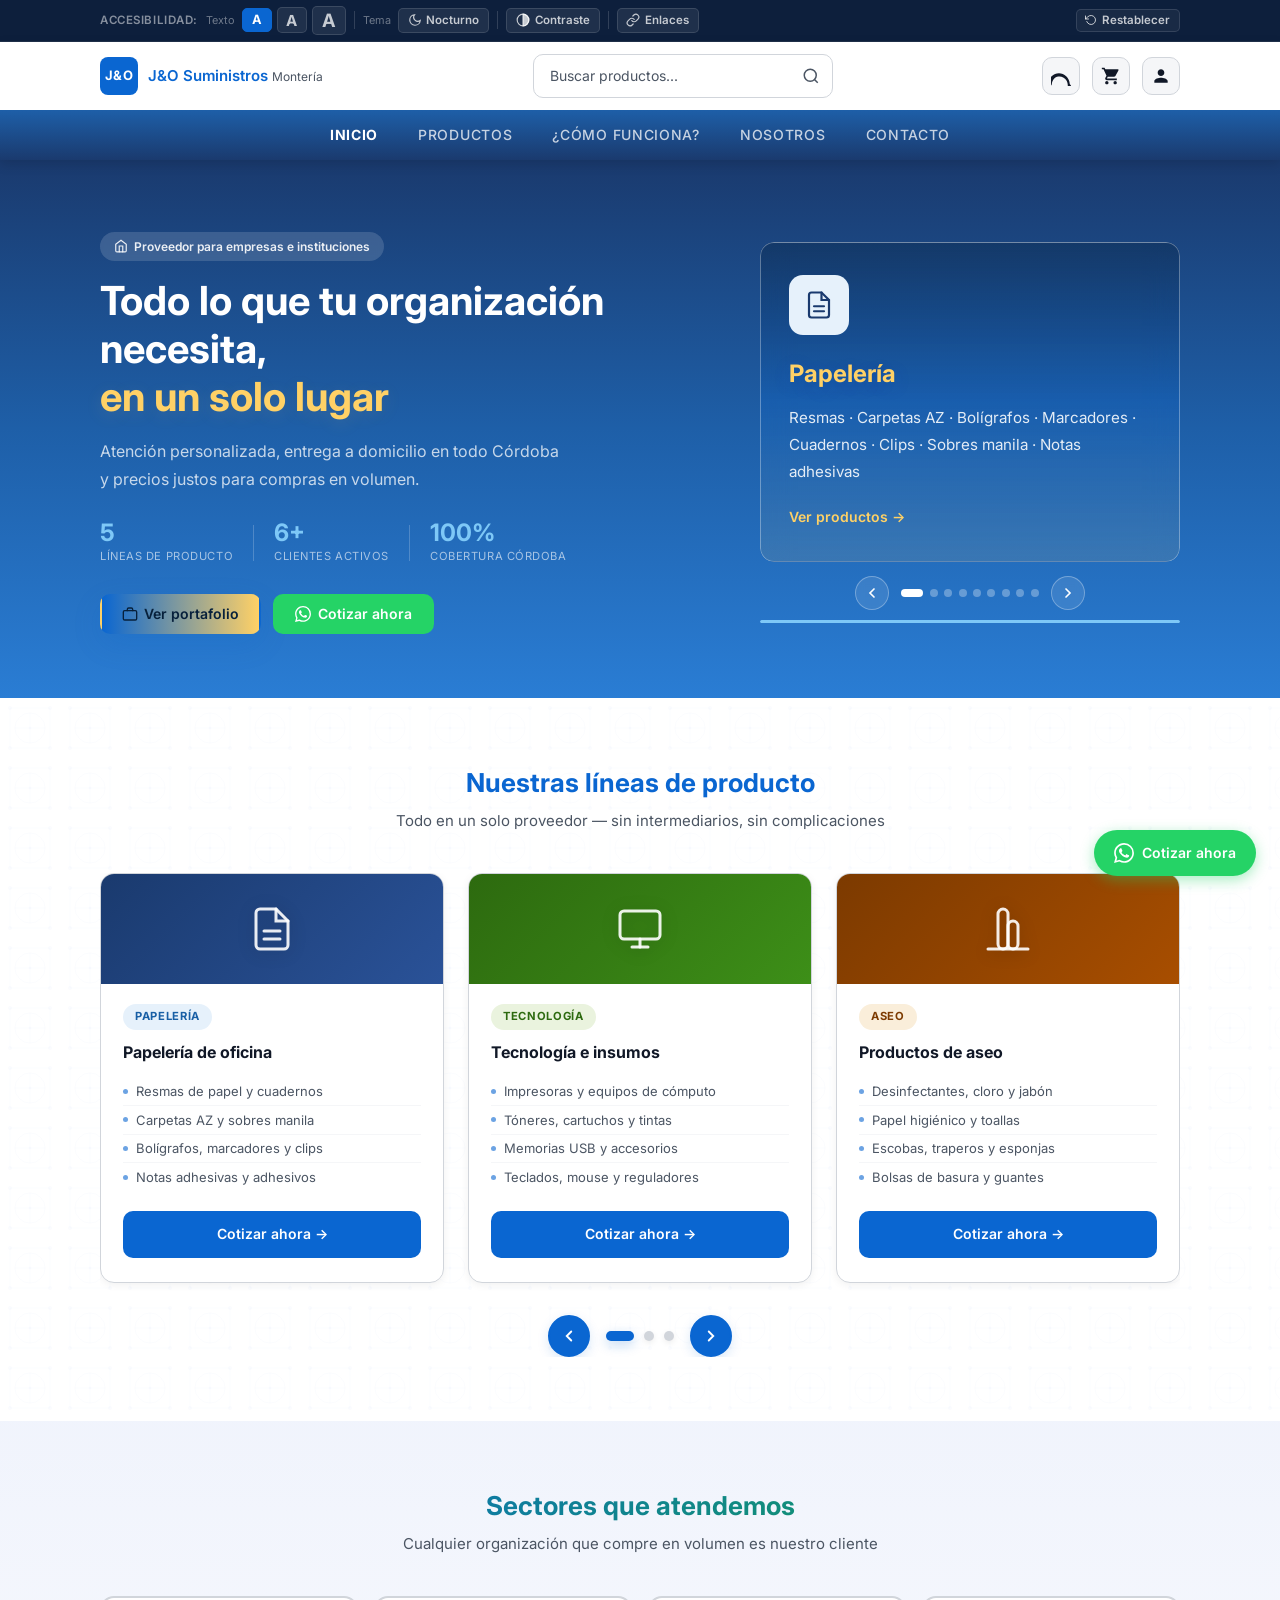
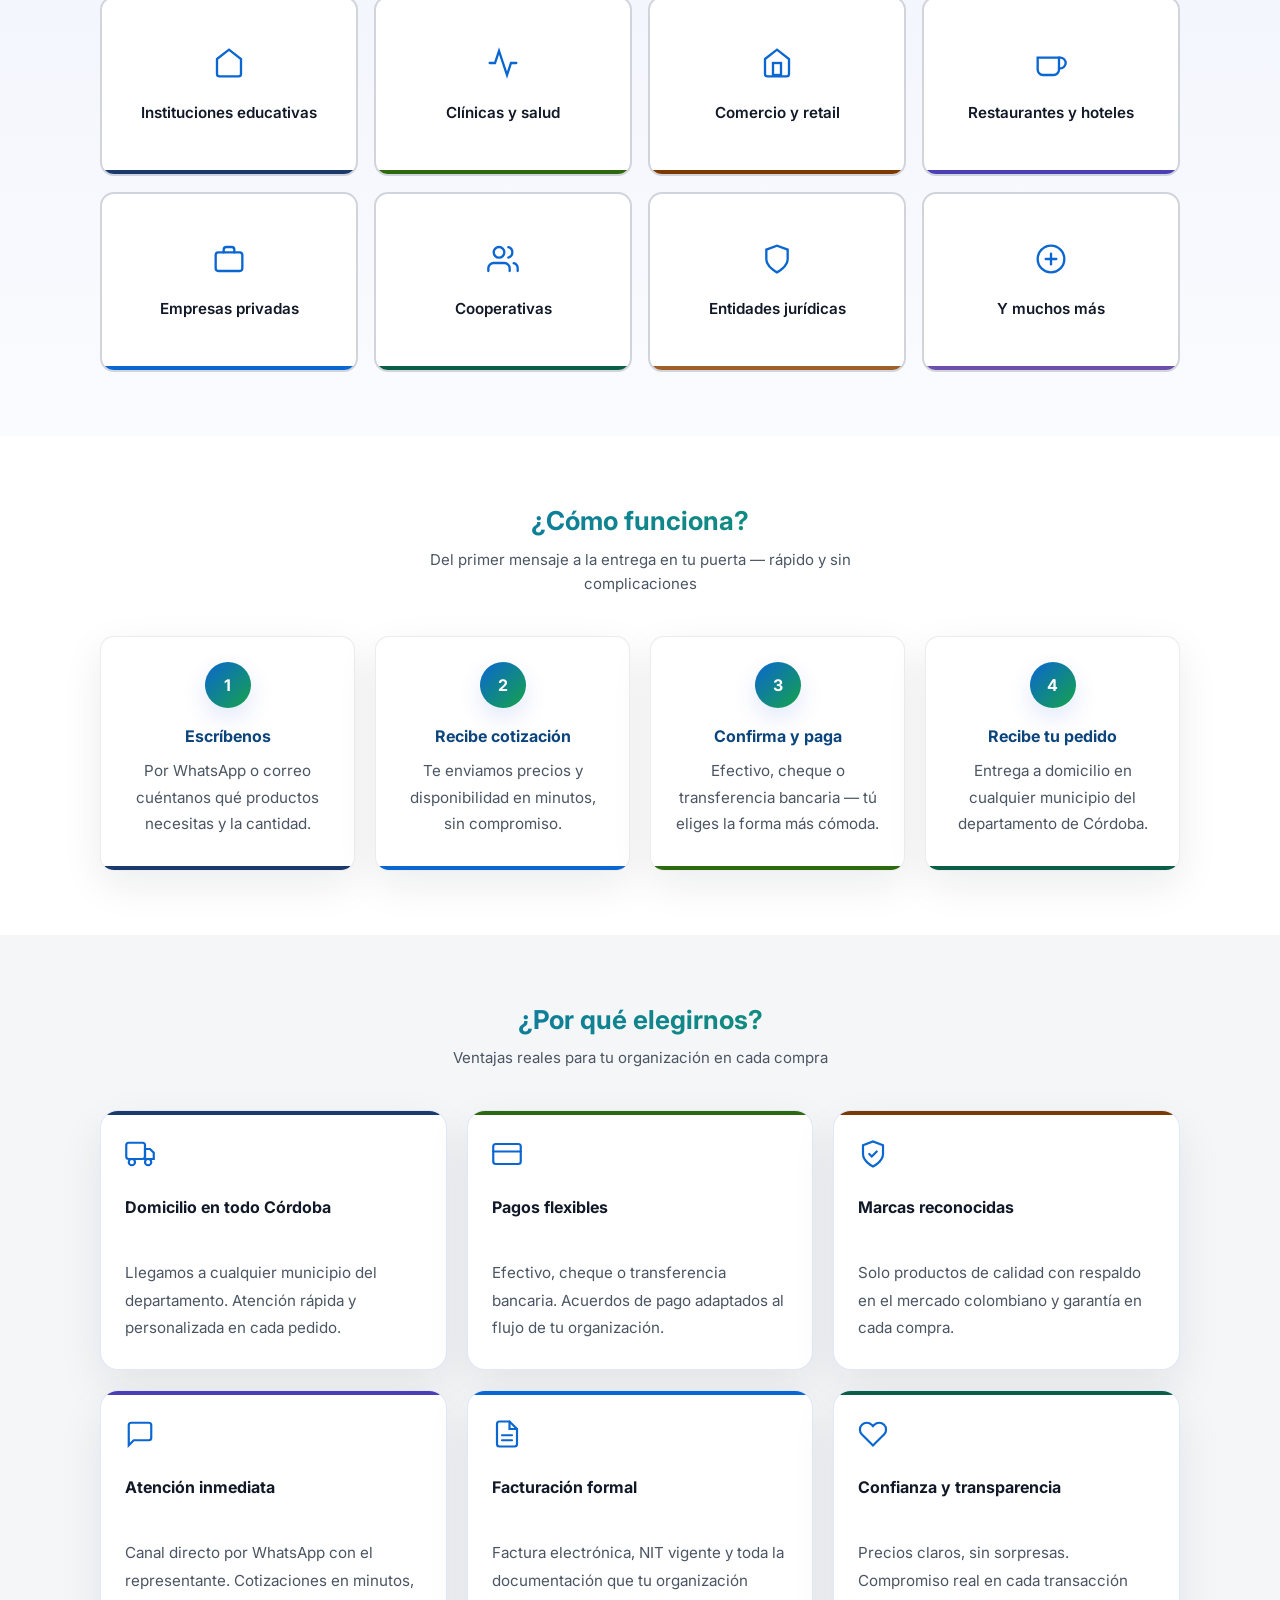
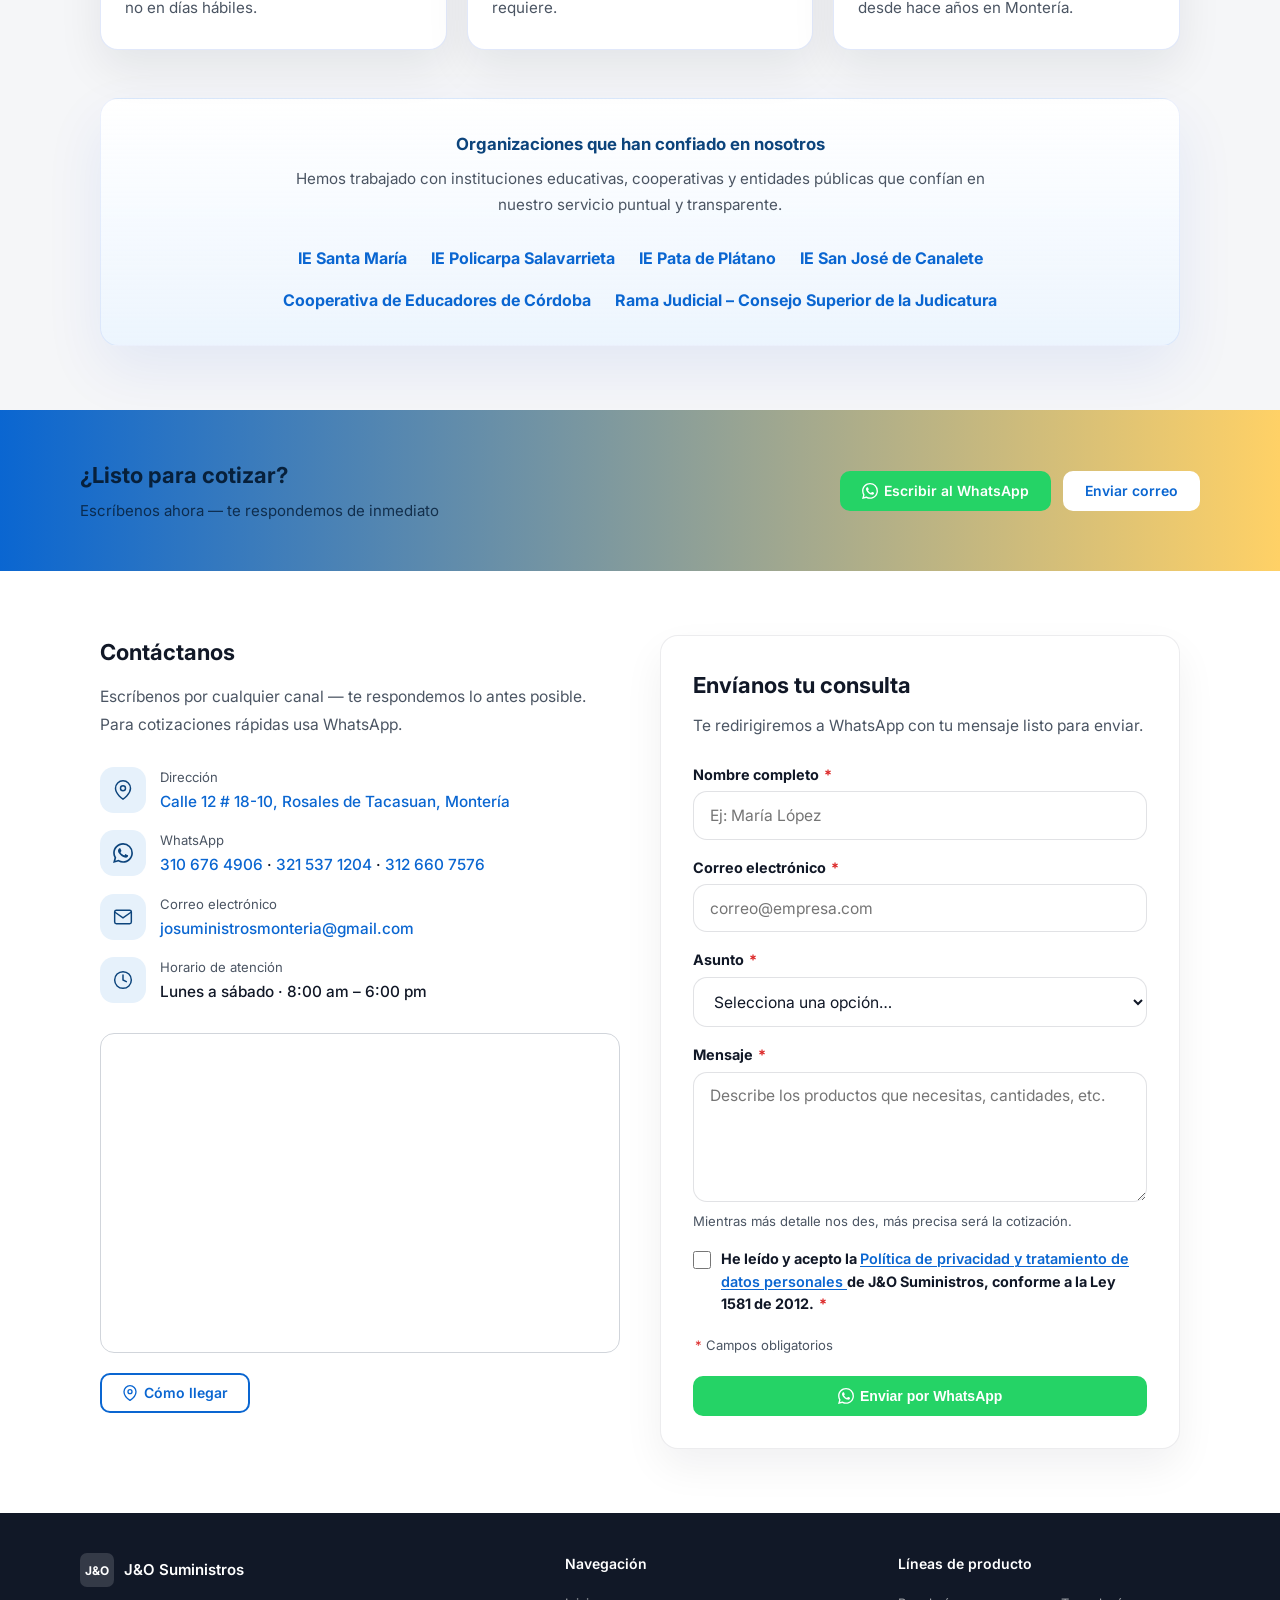
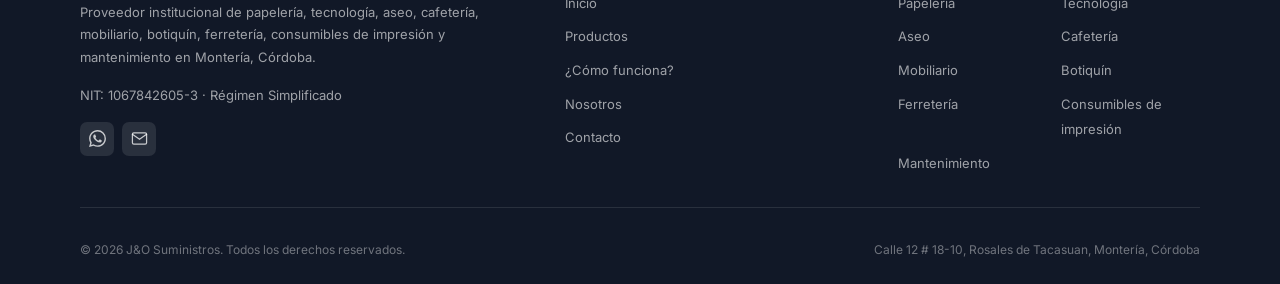
==== commit d55a8979: "v3" ====
--- a/index.html
+++ b/index.html
@@ -3,16 +3,16 @@
 <head>
   <meta charset="UTF-8" />
   <meta name="viewport" content="width=device-width, initial-scale=1.0" />
-  <meta name="description" content="J&O Suministros — Proveedor institucional de papelería, tecnología, aseo, cafetería y mantenimiento en Montería, Córdoba. Cotiza por WhatsApp." />
+  <meta name="description" content="J&O Suministros — Papelería, tecnología, aseo, cafetería, mobiliario, botiquín, ferretería, consumibles de impresión y mantenimiento para empresas en Montería." />
   <meta name="theme-color" content="#1A3A6E" />
 
   <!-- Open Graph -->
   <meta property="og:title" content="J&O Suministros — Montería" />
-  <meta property="og:description" content="Tu aliado en papelería, tecnología, aseo y cafetería para empresas e instituciones en Córdoba." />
+  <meta property="og:description" content="Tu aliado en papelería, tecnología, aseo, cafetería, mobiliario, botiquín, ferretería, consumibles de impresión y mantenimiento para empresas e instituciones en Córdoba." />
   <meta property="og:type" content="website" />
   <meta property="og:url" content="https://josuministros.com.co" />
 
-  <title>J&O Suministros | Papelería, Tecnología y Aseo en Montería</title>
+  <title>J&O Suministros | Papelería, Tecnología, Cafetería y Más</title>
 
   <!-- Fuente -->
   <link rel="preconnect" href="https://fonts.googleapis.com" />
@@ -28,6 +28,59 @@
 
   <!-- ========== SKIP LINK (WCAG 2.4.1) ========== -->
   <a class="skip-link" href="#contenido-principal">Saltar al contenido principal</a>
+
+  <!-- ========== BARRA DE ACCESIBILIDAD (WCAG 1.4.4, 1.4.3) ========== -->
+  <div class="acc-bar" role="toolbar" aria-label="Opciones de accesibilidad">
+    <div class="acc-bar__inner contenedor">
+      <span class="acc-bar__label" id="acc-label">Accesibilidad:</span>
+
+      <!-- Tamaño de letra -->
+      <div class="acc-bar__grupo" role="group" aria-labelledby="acc-font-label">
+        <span class="acc-bar__grupo-label" id="acc-font-label">Texto</span>
+        <button class="acc-btn" id="font-normal" aria-pressed="true" aria-label="Tamaño de texto normal" title="Texto normal">A</button>
+        <button class="acc-btn acc-btn--md" id="font-mediano" aria-pressed="false" aria-label="Tamaño de texto mediano" title="Texto mediano">A</button>
+        <button class="acc-btn acc-btn--lg" id="font-grande" aria-pressed="false" aria-label="Tamaño de texto grande" title="Texto grande">A</button>
+      </div>
+
+      <div class="acc-bar__sep" aria-hidden="true"></div>
+
+      <!-- Modo nocturno -->
+      <div class="acc-bar__grupo" role="group" aria-labelledby="acc-tema-label">
+        <span class="acc-bar__grupo-label" id="acc-tema-label">Tema</span>
+        <button class="acc-btn acc-btn--icon" id="btn-tema" aria-pressed="false" aria-label="Activar modo nocturno" title="Modo nocturno">
+          <svg aria-hidden="true" focusable="false" viewBox="0 0 24 24" fill="none" stroke="currentColor" stroke-width="2" stroke-linecap="round" class="icon-luna"><path d="M21 12.79A9 9 0 1111.21 3 7 7 0 0021 12.79z"/></svg>
+          <svg aria-hidden="true" focusable="false" viewBox="0 0 24 24" fill="none" stroke="currentColor" stroke-width="2" stroke-linecap="round" class="icon-sol" style="display:none"><circle cx="12" cy="12" r="5"/><line x1="12" y1="1" x2="12" y2="3"/><line x1="12" y1="21" x2="12" y2="23"/><line x1="4.22" y1="4.22" x2="5.64" y2="5.64"/><line x1="18.36" y1="18.36" x2="19.78" y2="19.78"/><line x1="1" y1="12" x2="3" y2="12"/><line x1="21" y1="12" x2="23" y2="12"/><line x1="4.22" y1="19.78" x2="5.64" y2="18.36"/><line x1="18.36" y1="5.64" x2="19.78" y2="4.22"/></svg>
+          <span class="acc-btn__texto">Nocturno</span>
+        </button>
+      </div>
+
+      <div class="acc-bar__sep" aria-hidden="true"></div>
+
+      <!-- Alto contraste -->
+      <div class="acc-bar__grupo" role="group">
+        <button class="acc-btn acc-btn--icon" id="btn-contraste" aria-pressed="false" aria-label="Activar alto contraste" title="Alto contraste">
+          <svg aria-hidden="true" focusable="false" viewBox="0 0 24 24" fill="none" stroke="currentColor" stroke-width="2" stroke-linecap="round"><circle cx="12" cy="12" r="10"/><path d="M12 2v20M12 2a10 10 0 010 20" fill="currentColor"/></svg>
+          <span class="acc-btn__texto">Contraste</span>
+        </button>
+      </div>
+
+      <div class="acc-bar__sep" aria-hidden="true"></div>
+
+      <!-- Subrayar enlaces -->
+      <div class="acc-bar__grupo" role="group">
+        <button class="acc-btn acc-btn--icon" id="btn-enlaces" aria-pressed="false" aria-label="Subrayar todos los enlaces" title="Subrayar enlaces">
+          <svg aria-hidden="true" focusable="false" viewBox="0 0 24 24" fill="none" stroke="currentColor" stroke-width="2" stroke-linecap="round"><path d="M10 13a5 5 0 007.54.54l3-3a5 5 0 00-7.07-7.07l-1.72 1.71"/><path d="M14 11a5 5 0 00-7.54-.54l-3 3a5 5 0 007.07 7.07l1.71-1.71"/></svg>
+          <span class="acc-btn__texto">Enlaces</span>
+        </button>
+      </div>
+
+      <!-- Resetear -->
+      <button class="acc-btn acc-btn--reset" id="btn-reset-acc" aria-label="Restablecer configuración de accesibilidad" title="Restablecer">
+        <svg aria-hidden="true" focusable="false" viewBox="0 0 24 24" fill="none" stroke="currentColor" stroke-width="2" stroke-linecap="round"><polyline points="1 4 1 10 7 10"/><path d="M3.51 15a9 9 0 102.13-9.36L1 10"/></svg>
+        <span class="acc-btn__texto">Restablecer</span>
+      </button>
+    </div>
+  </div>
 
   <!-- ========== NAVBAR ========== -->
   <header role="banner">
@@ -175,7 +228,7 @@
         <div class="carrusel" aria-label="Nuestras líneas de producto" role="region">
           <div class="carrusel__track" id="carrusel-track" aria-live="polite" aria-atomic="true">
 
-            <div class="carrusel__slide" data-color="#1A3A6E" data-bg="#E6F1FB" role="group" aria-label="Diapositiva 1 de 5: Papelería">
+            <div class="carrusel__slide" data-color="#1A3A6E" data-bg="#E6F1FB" role="group" aria-label="Diapositiva 1 de 9: Papelería">
               <div class="carrusel__icono" style="background:#E6F1FB" aria-hidden="true">
                 <svg viewBox="0 0 24 24" fill="none" stroke="#1A3A6E" stroke-width="1.75" stroke-linecap="round"><path d="M14 2H6a2 2 0 00-2 2v16a2 2 0 002 2h12a2 2 0 002-2V8z"/><polyline points="14 2 14 8 20 8"/><line x1="16" y1="13" x2="8" y2="13"/><line x1="16" y1="17" x2="8" y2="17"/></svg>
               </div>
@@ -184,7 +237,7 @@
               <a href="#productos" class="carrusel__link">Ver productos →</a>
             </div>
 
-            <div class="carrusel__slide" data-color="#2D6A0F" data-bg="#EAF3DE" role="group" aria-label="Diapositiva 2 de 5: Tecnología">
+            <div class="carrusel__slide" data-color="#2D6A0F" data-bg="#EAF3DE" role="group" aria-label="Diapositiva 2 de 9: Tecnología">
               <div class="carrusel__icono" style="background:#EAF3DE" aria-hidden="true">
                 <svg viewBox="0 0 24 24" fill="none" stroke="#2D6A0F" stroke-width="1.75" stroke-linecap="round"><rect x="2" y="3" width="20" height="14" rx="2"/><line x1="8" y1="21" x2="16" y2="21"/><line x1="12" y1="17" x2="12" y2="21"/></svg>
               </div>
@@ -193,7 +246,7 @@
               <a href="#productos" class="carrusel__link">Ver productos →</a>
             </div>
 
-            <div class="carrusel__slide" data-color="#7C3A00" data-bg="#FAEEDA" role="group" aria-label="Diapositiva 3 de 5: Aseo">
+            <div class="carrusel__slide" data-color="#7C3A00" data-bg="#FAEEDA" role="group" aria-label="Diapositiva 3 de 9: Aseo">
               <div class="carrusel__icono" style="background:#FAEEDA" aria-hidden="true">
                 <svg viewBox="0 0 24 24" fill="none" stroke="#7C3A00" stroke-width="1.75" stroke-linecap="round"><path d="M9.5 2A2.5 2.5 0 0112 4.5v15a2.5 2.5 0 01-5 0v-15A2.5 2.5 0 019.5 2z"/><path d="M14.5 8A2.5 2.5 0 0117 10.5v9a2.5 2.5 0 01-5 0v-9A2.5 2.5 0 0114.5 8z"/><line x1="2" y1="22" x2="22" y2="22"/></svg>
               </div>
@@ -202,7 +255,7 @@
               <a href="#productos" class="carrusel__link">Ver productos →</a>
             </div>
 
-            <div class="carrusel__slide" data-color="#4A3FB5" data-bg="#EEEDFE" role="group" aria-label="Diapositiva 4 de 5: Cafetería">
+            <div class="carrusel__slide" data-color="#4A3FB5" data-bg="#EEEDFE" role="group" aria-label="Diapositiva 4 de 9: Cafetería">
               <div class="carrusel__icono" style="background:#EEEDFE" aria-hidden="true">
                 <svg viewBox="0 0 24 24" fill="none" stroke="#4A3FB5" stroke-width="1.75" stroke-linecap="round"><path d="M18 8h1a4 4 0 010 8h-1"/><path d="M2 8h16v9a4 4 0 01-4 4H6a4 4 0 01-4-4V8z"/><line x1="6" y1="1" x2="6" y2="4"/><line x1="10" y1="1" x2="10" y2="4"/><line x1="14" y1="1" x2="14" y2="4"/></svg>
               </div>
@@ -211,7 +264,43 @@
               <a href="#productos" class="carrusel__link">Ver productos →</a>
             </div>
 
-            <div class="carrusel__slide" data-color="#0A5E47" data-bg="#E1F5EE" role="group" aria-label="Diapositiva 5 de 5: Mantenimiento">
+            <div class="carrusel__slide" data-color="#2B4862" data-bg="#DBEAFB" role="group" aria-label="Diapositiva 5 de 9: Mobiliario">
+              <div class="carrusel__icono" style="background:#DBEAFB" aria-hidden="true">
+                <svg viewBox="0 0 24 24" fill="none" stroke="#2B4862" stroke-width="1.75" stroke-linecap="round"><rect x="4" y="6" width="16" height="12" rx="2"/><line x1="4" y1="12" x2="20" y2="12"/><line x1="7" y1="18" x2="7" y2="22"/><line x1="17" y1="18" x2="17" y2="22"/></svg>
+              </div>
+              <h2 class="carrusel__titulo">Mobiliario</h2>
+              <p class="carrusel__desc">Sillas · Escritorios · Archivadores · Estantes · Pizarras</p>
+              <a href="#productos" class="carrusel__link">Ver productos →</a>
+            </div>
+
+            <div class="carrusel__slide" data-color="#9F5F2A" data-bg="#F7E8D8" role="group" aria-label="Diapositiva 6 de 9: Botiquín">
+              <div class="carrusel__icono" style="background:#F7E8D8" aria-hidden="true">
+                <svg viewBox="0 0 24 24" fill="none" stroke="#9F5F2A" stroke-width="1.75" stroke-linecap="round"><path d="M6 2h12a2 2 0 012 2v16a2 2 0 01-2 2H6a2 2 0 01-2-2V4a2 2 0 012-2z"/><line x1="12" y1="7" x2="12" y2="17"/><line x1="7" y1="12" x2="17" y2="12"/></svg>
+              </div>
+              <h2 class="carrusel__titulo">Botiquín</h2>
+              <p class="carrusel__desc">Alcohol · Gasas · Vendas · Guantes · Termómetros</p>
+              <a href="#productos" class="carrusel__link">Ver productos →</a>
+            </div>
+
+            <div class="carrusel__slide" data-color="#6B4FAA" data-bg="#EEE9FD" role="group" aria-label="Diapositiva 7 de 9: Ferretería">
+              <div class="carrusel__icono" style="background:#EEE9FD" aria-hidden="true">
+                <svg viewBox="0 0 24 24" fill="none" stroke="#6B4FAA" stroke-width="1.75" stroke-linecap="round"><path d="M4 20h16"/><path d="M6 4l4 4"/><path d="M14 10l4-4"/><path d="M7 7l10 10"/></svg>
+              </div>
+              <h2 class="carrusel__titulo">Ferretería</h2>
+              <p class="carrusel__desc">Clavos · Tornillos · Cerraduras · Cinta métrica · Herramientas básicas</p>
+              <a href="#productos" class="carrusel__link">Ver productos →</a>
+            </div>
+
+            <div class="carrusel__slide" data-color="#0F4D7A" data-bg="#DDE9F4" role="group" aria-label="Diapositiva 8 de 9: Consumibles de impresión">
+              <div class="carrusel__icono" style="background:#DDE9F4" aria-hidden="true">
+                <svg viewBox="0 0 24 24" fill="none" stroke="#0F4D7A" stroke-width="1.75" stroke-linecap="round"><rect x="4" y="4" width="16" height="16" rx="2"/><path d="M8 8h8"/><path d="M8 12h8"/><path d="M8 16h5"/></svg>
+              </div>
+              <h2 class="carrusel__titulo">Consumibles de impresión</h2>
+              <p class="carrusel__desc">Papel bond · Papel couché · Etiquetas · Cintas · Ribbons</p>
+              <a href="#productos" class="carrusel__link">Ver productos →</a>
+            </div>
+
+            <div class="carrusel__slide" data-color="#0A5E47" data-bg="#E1F5EE" role="group" aria-label="Diapositiva 9 de 9: Mantenimiento">
               <div class="carrusel__icono" style="background:#E1F5EE" aria-hidden="true">
                 <svg viewBox="0 0 24 24" fill="none" stroke="#0A5E47" stroke-width="1.75" stroke-linecap="round"><path d="M14.7 6.3a1 1 0 000 1.4l1.6 1.6a1 1 0 001.4 0l3.77-3.77a6 6 0 01-7.94 7.94l-6.91 6.91a2.12 2.12 0 01-3-3l6.91-6.91a6 6 0 017.94-7.94l-3.76 3.76z"/></svg>
               </div>
@@ -253,58 +342,166 @@
           <div class="productos__track" id="productos-track">
             <!-- Slide 1: Primeras 3 -->
             <div class="productos__slide" role="group">
-              <article class="producto-card" role="listitem">
-                <div class="producto-card__icono" style="background:#E6F1FB" aria-hidden="true">
-                  <svg viewBox="0 0 24 24" fill="none" stroke="#185FA5" stroke-width="1.75" stroke-linecap="round"><path d="M14 2H6a2 2 0 00-2 2v16a2 2 0 002 2h12a2 2 0 002-2V8z"/><polyline points="14 2 14 8 20 8"/><line x1="16" y1="13" x2="8" y2="13"/><line x1="16" y1="17" x2="8" y2="17"/></svg>
-                </div>
-                <h3 class="producto-card__nombre">Papelería</h3>
-                <p class="producto-card__items">Resmas de papel · Carpetas AZ · Bolígrafos · Marcadores · Cuadernos · Clips · Sobres manila · Notas adhesivas</p>
+              <article class="producto-card" role="listitem" aria-labelledby="prod-papeleria">
+                <div class="producto-card__cabecera" style="background:linear-gradient(135deg,#1A3A6E,#2a5298)">
+                  <svg viewBox="0 0 24 24" fill="none" stroke="rgba(255,255,255,.9)" stroke-width="1.5" stroke-linecap="round" aria-hidden="true"><path d="M14 2H6a2 2 0 00-2 2v16a2 2 0 002 2h12a2 2 0 002-2V8z"/><polyline points="14 2 14 8 20 8"/><line x1="16" y1="13" x2="8" y2="13"/><line x1="16" y1="17" x2="8" y2="17"/></svg>
+                </div>
+                <div class="producto-card__cuerpo">
+                  <span class="producto-card__badge" style="background:#E6F1FB;color:#185FA5">Papelería</span>
+                  <h3 class="producto-card__nombre" id="prod-papeleria">Papelería de oficina</h3>
+                  <ul class="producto-card__lista" aria-label="Productos de papelería">
+                    <li>Resmas de papel y cuadernos</li>
+                    <li>Carpetas AZ y sobres manila</li>
+                    <li>Bolígrafos, marcadores y clips</li>
+                    <li>Notas adhesivas y adhesivos</li>
+                  </ul>
+                  <a href="#contacto" class="producto-card__btn">Cotizar ahora →</a>
+                </div>
               </article>
 
-              <article class="producto-card" role="listitem">
-                <div class="producto-card__icono" style="background:#EAF3DE" aria-hidden="true">
-                  <svg viewBox="0 0 24 24" fill="none" stroke="#3B6D11" stroke-width="1.75" stroke-linecap="round"><rect x="2" y="3" width="20" height="14" rx="2"/><line x1="8" y1="21" x2="16" y2="21"/><line x1="12" y1="17" x2="12" y2="21"/></svg>
-                </div>
-                <h3 class="producto-card__nombre">Tecnología</h3>
-                <p class="producto-card__items">Impresoras · Tóneres · Cartuchos · Memorias USB · Teclados · Mouse · Reguladores de voltaje · Accesorios</p>
+              <article class="producto-card" role="listitem" aria-labelledby="prod-tecnologia">
+                <div class="producto-card__cabecera" style="background:linear-gradient(135deg,#2D6A0F,#3d8f18)">
+                  <svg viewBox="0 0 24 24" fill="none" stroke="rgba(255,255,255,.9)" stroke-width="1.5" stroke-linecap="round" aria-hidden="true"><rect x="2" y="3" width="20" height="14" rx="2"/><line x1="8" y1="21" x2="16" y2="21"/><line x1="12" y1="17" x2="12" y2="21"/></svg>
+                </div>
+                <div class="producto-card__cuerpo">
+                  <span class="producto-card__badge" style="background:#EAF3DE;color:#2D6A0F">Tecnología</span>
+                  <h3 class="producto-card__nombre" id="prod-tecnologia">Tecnología e insumos</h3>
+                  <ul class="producto-card__lista" aria-label="Productos de tecnología">
+                    <li>Impresoras y equipos de cómputo</li>
+                    <li>Tóneres, cartuchos y tintas</li>
+                    <li>Memorias USB y accesorios</li>
+                    <li>Teclados, mouse y reguladores</li>
+                  </ul>
+                  <a href="#contacto" class="producto-card__btn">Cotizar ahora →</a>
+                </div>
               </article>
 
-              <article class="producto-card" role="listitem">
-                <div class="producto-card__icono" style="background:#FAEEDA" aria-hidden="true">
-                  <svg viewBox="0 0 24 24" fill="none" stroke="#854F0B" stroke-width="1.75" stroke-linecap="round"><path d="M12 2C6.48 2 2 6.48 2 12s4.48 10 10 10 10-4.48 10-10S17.52 2 12 2z"/><path d="M12 6v6l4 2"/></svg>
-                </div>
-                <h3 class="producto-card__nombre">Aseo</h3>
-                <p class="producto-card__items">Desinfectantes · Cloro · Jabón líquido · Varsol · Papel higiénico · Toallas desechables · Escobas · Traperos · Bolsas de basura</p>
+              <article class="producto-card" role="listitem" aria-labelledby="prod-aseo">
+                <div class="producto-card__cabecera" style="background:linear-gradient(135deg,#7C3A00,#a84e00)">
+                  <svg viewBox="0 0 24 24" fill="none" stroke="rgba(255,255,255,.9)" stroke-width="1.5" stroke-linecap="round" aria-hidden="true"><path d="M9.5 2A2.5 2.5 0 0112 4.5v15a2.5 2.5 0 01-5 0v-15A2.5 2.5 0 019.5 2z"/><path d="M14.5 8A2.5 2.5 0 0117 10.5v9a2.5 2.5 0 01-5 0v-9A2.5 2.5 0 0114.5 8z"/><line x1="2" y1="22" x2="22" y2="22"/></svg>
+                </div>
+                <div class="producto-card__cuerpo">
+                  <span class="producto-card__badge" style="background:#FAEEDA;color:#7C3A00">Aseo</span>
+                  <h3 class="producto-card__nombre" id="prod-aseo">Productos de aseo</h3>
+                  <ul class="producto-card__lista" aria-label="Productos de aseo">
+                    <li>Desinfectantes, cloro y jabón</li>
+                    <li>Papel higiénico y toallas</li>
+                    <li>Escobas, traperos y esponjas</li>
+                    <li>Bolsas de basura y guantes</li>
+                  </ul>
+                  <a href="#contacto" class="producto-card__btn">Cotizar ahora →</a>
+                </div>
               </article>
             </div>
 
             <!-- Slide 2: Segundas 3 -->
             <div class="productos__slide" role="group">
-              <article class="producto-card" role="listitem">
-                <div class="producto-card__icono" style="background:#EEEDFE" aria-hidden="true">
-                  <svg viewBox="0 0 24 24" fill="none" stroke="#534AB7" stroke-width="1.75" stroke-linecap="round"><path d="M18 8h1a4 4 0 010 8h-1"/><path d="M2 8h16v9a4 4 0 01-4 4H6a4 4 0 01-4-4V8z"/><line x1="6" y1="1" x2="6" y2="4"/><line x1="10" y1="1" x2="10" y2="4"/><line x1="14" y1="1" x2="14" y2="4"/></svg>
-                </div>
-                <h3 class="producto-card__nombre">Cafetería</h3>
-                <p class="producto-card__items">Café · Aromáticas · Vasos desechables · Mezcladores · Azúcar · Servilletas</p>
+              <article class="producto-card" role="listitem" aria-labelledby="prod-cafeteria">
+                <div class="producto-card__cabecera" style="background:linear-gradient(135deg,#4A3FB5,#6355cc)">
+                  <svg viewBox="0 0 24 24" fill="none" stroke="rgba(255,255,255,.9)" stroke-width="1.5" stroke-linecap="round" aria-hidden="true"><path d="M18 8h1a4 4 0 010 8h-1"/><path d="M2 8h16v9a4 4 0 01-4 4H6a4 4 0 01-4-4V8z"/><line x1="6" y1="1" x2="6" y2="4"/><line x1="10" y1="1" x2="10" y2="4"/><line x1="14" y1="1" x2="14" y2="4"/></svg>
+                </div>
+                <div class="producto-card__cuerpo">
+                  <span class="producto-card__badge" style="background:#EEEDFE;color:#4A3FB5">Cafetería</span>
+                  <h3 class="producto-card__nombre" id="prod-cafeteria">Cafetería y bebidas</h3>
+                  <ul class="producto-card__lista" aria-label="Productos de cafetería">
+                    <li>Café molido y aromáticas</li>
+                    <li>Vasos desechables y vasos plásticos</li>
+                    <li>Azúcar, mezcladores y servilletas</li>
+                    <li>Platos y cubiertos desechables</li>
+                  </ul>
+                  <a href="#contacto" class="producto-card__btn">Cotizar ahora →</a>
+                </div>
               </article>
 
-              <article class="producto-card" role="listitem">
-                <div class="producto-card__icono" style="background:#E1F5EE" aria-hidden="true">
-                  <svg viewBox="0 0 24 24" fill="none" stroke="#0F6E56" stroke-width="1.75" stroke-linecap="round"><path d="M14.7 6.3a1 1 0 000 1.4l1.6 1.6a1 1 0 001.4 0l3.77-3.77a6 6 0 01-7.94 7.94l-6.91 6.91a2.12 2.12 0 01-3-3l6.91-6.91a6 6 0 017.94-7.94l-3.76 3.76z"/></svg>
-                </div>
-                <h3 class="producto-card__nombre">Mantenimiento</h3>
-                <p class="producto-card__items">Soporte a impresoras · Computadores portátiles y de escritorio · Redes tecnológicas</p>
+              <article class="producto-card" role="listitem" aria-labelledby="prod-mobiliario">
+                <div class="producto-card__cabecera" style="background:linear-gradient(135deg,#4E6A1A,#6a8f23)">
+                  <svg viewBox="0 0 24 24" fill="none" stroke="rgba(255,255,255,.9)" stroke-width="1.5" stroke-linecap="round" aria-hidden="true"><rect x="4" y="6" width="16" height="12" rx="2"/><line x1="4" y1="12" x2="20" y2="12"/><line x1="7" y1="18" x2="7" y2="22"/><line x1="17" y1="18" x2="17" y2="22"/></svg>
+                </div>
+                <div class="producto-card__cuerpo">
+                  <span class="producto-card__badge" style="background:#F0F3D8;color:#4E6A1A">Mobiliario</span>
+                  <h3 class="producto-card__nombre" id="prod-mobiliario">Mobiliario de oficina</h3>
+                  <ul class="producto-card__lista" aria-label="Productos de mobiliario">
+                    <li>Sillas ergonómicas y sillas plásticas</li>
+                    <li>Escritorios y mesas de trabajo</li>
+                    <li>Archivadores y estantes</li>
+                    <li>Pizarras y tableros</li>
+                  </ul>
+                  <a href="#contacto" class="producto-card__btn">Cotizar ahora →</a>
+                </div>
               </article>
 
-              <div class="producto-card producto-card--extra" aria-label="Consulta por más productos">
-                <div class="producto-card__icono" style="background:transparent" aria-hidden="true">
-                  <svg viewBox="0 0 24 24" fill="none" stroke="#888" stroke-width="1.75" stroke-linecap="round"><circle cx="12" cy="12" r="10"/><line x1="12" y1="8" x2="12" y2="16"/><line x1="8" y1="12" x2="16" y2="12"/></svg>
-                </div>
-                <p class="producto-card__nombre" style="color:var(--texto-sec)">¿No encuentras lo que buscas?</p>
-                <p class="producto-card__items">Pregúntanos — tenemos muchos más productos disponibles para tu organización.</p>
-              </div>
-            </div>
-          </div>
+              <article class="producto-card" role="listitem" aria-labelledby="prod-botiquin">
+                <div class="producto-card__cabecera" style="background:linear-gradient(135deg,#9F5F2A,#c07832)">
+                  <svg viewBox="0 0 24 24" fill="none" stroke="rgba(255,255,255,.9)" stroke-width="1.5" stroke-linecap="round" aria-hidden="true"><path d="M6 2h12a2 2 0 012 2v16a2 2 0 01-2 2H6a2 2 0 01-2-2V4a2 2 0 012-2z"/><line x1="12" y1="7" x2="12" y2="17"/><line x1="7" y1="12" x2="17" y2="12"/></svg>
+                </div>
+                <div class="producto-card__cuerpo">
+                  <span class="producto-card__badge" style="background:#F7E8D8;color:#9F5F2A">Botiquín</span>
+                  <h3 class="producto-card__nombre" id="prod-botiquin">Botiquín y primeros auxilios</h3>
+                  <ul class="producto-card__lista" aria-label="Productos de botiquín">
+                    <li>Alcohol antiséptico y gasas</li>
+                    <li>Vendas y esparadrapo</li>
+                    <li>Guantes de látex y mascarillas</li>
+                    <li>Termómetros y kit completo</li>
+                  </ul>
+                  <a href="#contacto" class="producto-card__btn">Cotizar ahora →</a>
+                </div>
+              </article>
+            </div>
+
+            <!-- Slide 3: Terceras 3 -->
+            <div class="productos__slide" role="group">
+              <article class="producto-card" role="listitem" aria-labelledby="prod-ferreteria">
+                <div class="producto-card__cabecera" style="background:linear-gradient(135deg,#6B4FAA,#8b6ec9)">
+                  <svg viewBox="0 0 24 24" fill="none" stroke="rgba(255,255,255,.9)" stroke-width="1.5" stroke-linecap="round" aria-hidden="true"><path d="M4 20h16"/><path d="M6 4l4 4"/><path d="M14 10l4-4"/><path d="M7 7l10 10"/></svg>
+                </div>
+                <div class="producto-card__cuerpo">
+                  <span class="producto-card__badge" style="background:#EEE9FD;color:#6B4FAA">Ferretería</span>
+                  <h3 class="producto-card__nombre" id="prod-ferreteria">Ferretería básica</h3>
+                  <ul class="producto-card__lista" aria-label="Productos de ferretería">
+                    <li>Clavos, tornillos y puntillas</li>
+                    <li>Cerraduras y chapas</li>
+                    <li>Cinta métrica y nivel</li>
+                    <li>Herramientas de mano básicas</li>
+                  </ul>
+                  <a href="#contacto" class="producto-card__btn">Cotizar ahora →</a>
+                </div>
+              </article>
+
+              <article class="producto-card" role="listitem" aria-labelledby="prod-consumibles">
+                <div class="producto-card__cabecera" style="background:linear-gradient(135deg,#0F4D7A,#1669a8)">
+                  <svg viewBox="0 0 24 24" fill="none" stroke="rgba(255,255,255,.9)" stroke-width="1.5" stroke-linecap="round" aria-hidden="true"><rect x="4" y="4" width="16" height="16" rx="2"/><path d="M8 8h8"/><path d="M8 12h8"/><path d="M8 16h5"/></svg>
+                </div>
+                <div class="producto-card__cuerpo">
+                  <span class="producto-card__badge" style="background:#DDE9F4;color:#0F4D7A">Impresión</span>
+                  <h3 class="producto-card__nombre" id="prod-consumibles">Consumibles de impresión</h3>
+                  <ul class="producto-card__lista" aria-label="Consumibles de impresión">
+                    <li>Papel bond y papel couché</li>
+                    <li>Etiquetas y stickers</li>
+                    <li>Cintas y ribbons para impresoras</li>
+                    <li>Folders y archivos especiales</li>
+                  </ul>
+                  <a href="#contacto" class="producto-card__btn">Cotizar ahora →</a>
+                </div>
+              </article>
+
+              <article class="producto-card" role="listitem" aria-labelledby="prod-mantenimiento">
+                <div class="producto-card__cabecera" style="background:linear-gradient(135deg,#0A5E47,#0d7d60)">
+                  <svg viewBox="0 0 24 24" fill="none" stroke="rgba(255,255,255,.9)" stroke-width="1.5" stroke-linecap="round" aria-hidden="true"><path d="M14.7 6.3a1 1 0 000 1.4l1.6 1.6a1 1 0 001.4 0l3.77-3.77a6 6 0 01-7.94 7.94l-6.91 6.91a2.12 2.12 0 01-3-3l6.91-6.91a6 6 0 017.94-7.94l-3.76 3.76z"/></svg>
+                </div>
+                <div class="producto-card__cuerpo">
+                  <span class="producto-card__badge" style="background:#E1F5EE;color:#0A5E47">Mantenimiento</span>
+                  <h3 class="producto-card__nombre" id="prod-mantenimiento">Mantenimiento tecnológico</h3>
+                  <ul class="producto-card__lista" aria-label="Servicios de mantenimiento">
+                    <li>Soporte y reparación de impresoras</li>
+                    <li>Mantenimiento de computadores</li>
+                    <li>Instalación de redes tecnológicas</li>
+                    <li>Asesoría y diagnóstico técnico</li>
+                  </ul>
+                  <a href="#contacto" class="producto-card__btn">Cotizar ahora →</a>
+                </div>
+              </article>
+            </div>
+
 
           <!-- Controles -->
           <div class="productos__controles">
@@ -327,60 +524,41 @@
           <h2 class="seccion__titulo" id="sectores-titulo">Sectores que atendemos</h2>
           <p class="seccion__sub">Cualquier organización que compre en volumen es nuestro cliente</p>
         </div>
-        <div class="sectores__carrusel" role="region" aria-label="Carrusel de sectores" aria-live="polite">
-          <ul class="sectores__track" id="sectores-track" role="list">
-            <!-- Slide 1: Primeros 4 sectores -->
-            <li class="sectores__slide" role="group">
-              <div class="sector-tag" role="listitem">
-                <svg aria-hidden="true" focusable="false" viewBox="0 0 24 24" fill="none" stroke="currentColor" stroke-width="1.75" stroke-linecap="round"><path d="M3 9l9-7 9 7v11a2 2 0 01-2 2H5a2 2 0 01-2-2z"/></svg>
-                Instituciones educativas
-              </div>
-              <div class="sector-tag" role="listitem">
-                <svg aria-hidden="true" focusable="false" viewBox="0 0 24 24" fill="none" stroke="currentColor" stroke-width="1.75" stroke-linecap="round"><path d="M22 12h-4l-3 9L9 3l-3 9H2"/></svg>
-                Clínicas y salud
-              </div>
-              <div class="sector-tag" role="listitem">
-                <svg aria-hidden="true" focusable="false" viewBox="0 0 24 24" fill="none" stroke="currentColor" stroke-width="1.75" stroke-linecap="round"><path d="M3 9l9-7 9 7v11a2 2 0 01-2 2H5a2 2 0 01-2-2z"/><rect x="9" y="12" width="6" height="9"/></svg>
-                Comercio y retail
-              </div>
-              <div class="sector-tag" role="listitem">
-                <svg aria-hidden="true" focusable="false" viewBox="0 0 24 24" fill="none" stroke="currentColor" stroke-width="1.75" stroke-linecap="round"><path d="M18 8h1a4 4 0 010 8h-1"/><path d="M2 8h16v9a4 4 0 01-4 4H6a4 4 0 01-4-4V8z"/></svg>
-                Restaurantes y hoteles
-              </div>
-            </li>
-
-            <!-- Slide 2: Siguientes 4 sectores -->
-            <li class="sectores__slide" role="group">
-              <div class="sector-tag" role="listitem">
-                <svg aria-hidden="true" focusable="false" viewBox="0 0 24 24" fill="none" stroke="currentColor" stroke-width="1.75" stroke-linecap="round"><rect x="2" y="7" width="20" height="14" rx="2"/><path d="M16 7V5a2 2 0 00-2-2h-4a2 2 0 00-2 2v2"/></svg>
-                Empresas privadas
-              </div>
-              <div class="sector-tag" role="listitem">
-                <svg aria-hidden="true" focusable="false" viewBox="0 0 24 24" fill="none" stroke="currentColor" stroke-width="1.75" stroke-linecap="round"><path d="M17 21v-2a4 4 0 00-4-4H5a4 4 0 00-4 4v2"/><circle cx="9" cy="7" r="4"/><path d="M23 21v-2a4 4 0 00-3-3.87"/><path d="M16 3.13a4 4 0 010 7.75"/></svg>
-                Cooperativas
-              </div>
-              <div class="sector-tag" role="listitem">
-                <svg aria-hidden="true" focusable="false" viewBox="0 0 24 24" fill="none" stroke="currentColor" stroke-width="1.75" stroke-linecap="round"><path d="M12 22s8-4 8-10V5l-8-3-8 3v7c0 6 8 10 8 10z"/></svg>
-                Entidades jurídicas
-              </div>
-              <div class="sector-tag" role="listitem">
-                <svg aria-hidden="true" focusable="false" viewBox="0 0 24 24" fill="none" stroke="currentColor" stroke-width="1.75" stroke-linecap="round"><circle cx="12" cy="12" r="10"/><line x1="12" y1="8" x2="12" y2="16"/><line x1="8" y1="12" x2="16" y2="12"/></svg>
-                Y muchos más
-              </div>
-            </li>
-          </ul>
-
-          <!-- Controles -->
-          <div class="sectores__controles">
-            <button class="sectores__btn" id="sect-prev" aria-label="Grupo anterior de sectores">
-              <svg viewBox="0 0 24 24" fill="none" stroke="currentColor" stroke-width="2.5" stroke-linecap="round"><polyline points="15 18 9 12 15 6"/></svg>
-            </button>
-            <div class="sectores__dots" id="sectores-dots" role="tablist" aria-label="Seleccionar grupo de sectores"></div>
-            <button class="sectores__btn" id="sect-next" aria-label="Siguiente grupo de sectores">
-              <svg viewBox="0 0 24 24" fill="none" stroke="currentColor" stroke-width="2.5" stroke-linecap="round"><polyline points="9 18 15 12 9 6"/></svg>
-            </button>
-          </div>
-        </div>
+        <!-- Grid responsivo — 4 col escritorio, 2 tablet, 2 móvil -->
+        <ul class="sectores__grid" role="list" aria-label="Sectores que atendemos">
+          <li class="sector-tag" role="listitem">
+            <svg aria-hidden="true" focusable="false" viewBox="0 0 24 24" fill="none" stroke="currentColor" stroke-width="1.75" stroke-linecap="round"><path d="M3 9l9-7 9 7v11a2 2 0 01-2 2H5a2 2 0 01-2-2z"/></svg>
+            Instituciones educativas
+          </li>
+          <li class="sector-tag" role="listitem">
+            <svg aria-hidden="true" focusable="false" viewBox="0 0 24 24" fill="none" stroke="currentColor" stroke-width="1.75" stroke-linecap="round"><path d="M22 12h-4l-3 9L9 3l-3 9H2"/></svg>
+            Clínicas y salud
+          </li>
+          <li class="sector-tag" role="listitem">
+            <svg aria-hidden="true" focusable="false" viewBox="0 0 24 24" fill="none" stroke="currentColor" stroke-width="1.75" stroke-linecap="round"><path d="M3 9l9-7 9 7v11a2 2 0 01-2 2H5a2 2 0 01-2-2z"/><rect x="9" y="12" width="6" height="9"/></svg>
+            Comercio y retail
+          </li>
+          <li class="sector-tag" role="listitem">
+            <svg aria-hidden="true" focusable="false" viewBox="0 0 24 24" fill="none" stroke="currentColor" stroke-width="1.75" stroke-linecap="round"><path d="M18 8h1a4 4 0 010 8h-1"/><path d="M2 8h16v9a4 4 0 01-4 4H6a4 4 0 01-4-4V8z"/></svg>
+            Restaurantes y hoteles
+          </li>
+          <li class="sector-tag" role="listitem">
+            <svg aria-hidden="true" focusable="false" viewBox="0 0 24 24" fill="none" stroke="currentColor" stroke-width="1.75" stroke-linecap="round"><rect x="2" y="7" width="20" height="14" rx="2"/><path d="M16 7V5a2 2 0 00-2-2h-4a2 2 0 00-2 2v2"/></svg>
+            Empresas privadas
+          </li>
+          <li class="sector-tag" role="listitem">
+            <svg aria-hidden="true" focusable="false" viewBox="0 0 24 24" fill="none" stroke="currentColor" stroke-width="1.75" stroke-linecap="round"><path d="M17 21v-2a4 4 0 00-4-4H5a4 4 0 00-4 4v2"/><circle cx="9" cy="7" r="4"/><path d="M23 21v-2a4 4 0 00-3-3.87"/><path d="M16 3.13a4 4 0 010 7.75"/></svg>
+            Cooperativas
+          </li>
+          <li class="sector-tag" role="listitem">
+            <svg aria-hidden="true" focusable="false" viewBox="0 0 24 24" fill="none" stroke="currentColor" stroke-width="1.75" stroke-linecap="round"><path d="M12 22s8-4 8-10V5l-8-3-8 3v7c0 6 8 10 8 10z"/></svg>
+            Entidades jurídicas
+          </li>
+          <li class="sector-tag" role="listitem">
+            <svg aria-hidden="true" focusable="false" viewBox="0 0 24 24" fill="none" stroke="currentColor" stroke-width="1.75" stroke-linecap="round"><circle cx="12" cy="12" r="10"/><line x1="12" y1="8" x2="12" y2="16"/><line x1="8" y1="12" x2="16" y2="12"/></svg>
+            Y muchos más
+          </li>
+        </ul>
       </div>
     </section>
 
@@ -480,6 +658,27 @@
         </div>
       </div>
     </section>
+
+     <!-- BANDA CTA -->
+    <div class="cta-banda" role="complementary" aria-label="Llamada a la acción">
+      <div class="cta-banda__inner">
+        <div>
+          <h2>¿Listo para cotizar?</h2>
+          <p>Escríbenos ahora — te respondemos de inmediato</p>
+        </div>
+        <div class="cta-banda__btns">
+          <a href="https://wa.me/573106764906?text=Hola%2C%20quiero%20cotizar%20con%20J%26O%20Suministros"
+             class="btn btn--wa"
+             target="_blank"
+             rel="noopener noreferrer"
+             aria-label="Escribir al WhatsApp — abre en nueva pestaña">
+            <svg aria-hidden="true" focusable="false" viewBox="0 0 24 24" fill="currentColor" width="16" height="16"><path d="M17.472 14.382c-.297-.149-1.758-.867-2.03-.967-.273-.099-.471-.148-.67.15-.197.297-.767.966-.94 1.164-.173.199-.347.223-.644.075-.297-.15-1.255-.463-2.39-1.475-.883-.788-1.48-1.761-1.653-2.059-.173-.297-.018-.458.13-.606.134-.133.298-.347.446-.52.149-.174.198-.298.298-.497.099-.198.05-.371-.025-.52-.075-.149-.669-1.612-.916-2.207-.242-.579-.487-.5-.669-.51-.173-.008-.371-.01-.57-.01-.198 0-.52.074-.792.372-.272.297-1.04 1.016-1.04 2.479 0 1.462 1.065 2.875 1.213 3.074.149.198 2.096 3.2 5.077 4.487.709.306 1.262.489 1.694.625.712.227 1.36.195 1.871.118.571-.085 1.758-.719 2.006-1.413.248-.694.248-1.289.173-1.413-.074-.124-.272-.198-.57-.347m-5.421 7.403h-.004a9.87 9.87 0 01-5.031-1.378l-.361-.214-3.741.982.998-3.648-.235-.374a9.86 9.86 0 01-1.51-5.26c.001-5.45 4.436-9.884 9.888-9.884 2.64 0 5.122 1.03 6.988 2.898a9.825 9.825 0 012.893 6.994c-.003 5.45-4.437 9.884-9.885 9.884m8.413-18.297A11.815 11.815 0 0012.05 0C5.495 0 .16 5.335.157 11.892c0 2.096.547 4.142 1.588 5.945L.057 24l6.305-1.654a11.882 11.882 0 005.683 1.448h.005c6.554 0 11.89-5.335 11.893-11.893a11.821 11.821 0 00-3.48-8.413z"/></svg>
+            Escribir al WhatsApp
+          </a>
+          <a href="mailto:josuministrosmonteria@gmail.com" class="btn btn--blanco">Enviar correo</a>
+        </div>
+      </div>
+    </div>
 
     <!-- CONTACTO -->
     <section id="contacto" class="seccion" aria-labelledby="contacto-titulo">
@@ -609,6 +808,23 @@
               <span class="form__error" id="error-mensaje" role="alert">El mensaje debe tener al menos 10 caracteres.</span>
             </div>
 
+            <div class="form__grupo form__grupo--check" id="grupo-politica">
+              <label class="form__check-label" for="acepta-politica">
+                <input type="checkbox" id="acepta-politica" name="acepta-politica"
+                       required aria-required="true"
+                       aria-describedby="error-politica" />
+                <span>He leído y acepto la
+                  <a href="politica-privacidad.html" target="_blank" rel="noopener noreferrer"
+                     aria-label="Ver política de privacidad y tratamiento de datos — abre en nueva pestaña">
+                    Política de privacidad y tratamiento de datos personales
+                  </a>
+                  de J&amp;O Suministros, conforme a la Ley 1581 de 2012.
+                  <span aria-hidden="true" class="form__required">*</span>
+                </span>
+              </label>
+              <span class="form__error" id="error-politica" role="alert">Debes aceptar la política de privacidad para continuar.</span>
+            </div>
+
             <p class="form__aviso form__nota">
               <span aria-hidden="true" class="form__required">*</span> Campos obligatorios
             </p>
@@ -624,26 +840,7 @@
       </div>
     </section>
 
-    <!-- BANDA CTA -->
-    <div class="cta-banda" role="complementary" aria-label="Llamada a la acción">
-      <div class="cta-banda__inner">
-        <div>
-          <h2>¿Listo para cotizar?</h2>
-          <p>Escríbenos ahora — te respondemos de inmediato</p>
-        </div>
-        <div class="cta-banda__btns">
-          <a href="https://wa.me/573106764906?text=Hola%2C%20quiero%20cotizar%20con%20J%26O%20Suministros"
-             class="btn btn--wa"
-             target="_blank"
-             rel="noopener noreferrer"
-             aria-label="Escribir al WhatsApp — abre en nueva pestaña">
-            <svg aria-hidden="true" focusable="false" viewBox="0 0 24 24" fill="currentColor" width="16" height="16"><path d="M17.472 14.382c-.297-.149-1.758-.867-2.03-.967-.273-.099-.471-.148-.67.15-.197.297-.767.966-.94 1.164-.173.199-.347.223-.644.075-.297-.15-1.255-.463-2.39-1.475-.883-.788-1.48-1.761-1.653-2.059-.173-.297-.018-.458.13-.606.134-.133.298-.347.446-.52.149-.174.198-.298.298-.497.099-.198.05-.371-.025-.52-.075-.149-.669-1.612-.916-2.207-.242-.579-.487-.5-.669-.51-.173-.008-.371-.01-.57-.01-.198 0-.52.074-.792.372-.272.297-1.04 1.016-1.04 2.479 0 1.462 1.065 2.875 1.213 3.074.149.198 2.096 3.2 5.077 4.487.709.306 1.262.489 1.694.625.712.227 1.36.195 1.871.118.571-.085 1.758-.719 2.006-1.413.248-.694.248-1.289.173-1.413-.074-.124-.272-.198-.57-.347m-5.421 7.403h-.004a9.87 9.87 0 01-5.031-1.378l-.361-.214-3.741.982.998-3.648-.235-.374a9.86 9.86 0 01-1.51-5.26c.001-5.45 4.436-9.884 9.888-9.884 2.64 0 5.122 1.03 6.988 2.898a9.825 9.825 0 012.893 6.994c-.003 5.45-4.437 9.884-9.885 9.884m8.413-18.297A11.815 11.815 0 0012.05 0C5.495 0 .16 5.335.157 11.892c0 2.096.547 4.142 1.588 5.945L.057 24l6.305-1.654a11.882 11.882 0 005.683 1.448h.005c6.554 0 11.89-5.335 11.893-11.893a11.821 11.821 0 00-3.48-8.413z"/></svg>
-            Escribir al WhatsApp
-          </a>
-          <a href="mailto:josuministrosmonteria@gmail.com" class="btn btn--blanco">Enviar correo</a>
-        </div>
-      </div>
-    </div>
+   
 
   </main>
 
@@ -655,7 +852,7 @@
           <div class="footer__logo-box" aria-hidden="true">J&amp;O</div>
           <span class="footer__logo-nombre">J&amp;O Suministros</span>
         </div>
-        <p class="footer__desc">Proveedor institucional de papelería, tecnología, aseo, cafetería y mantenimiento en Montería, Córdoba.</p>
+        <p class="footer__desc">Proveedor institucional de papelería, tecnología, aseo, cafetería, mobiliario, botiquín, ferretería, consumibles de impresión y mantenimiento en Montería, Córdoba.</p>
         <p class="footer__desc" style="margin-top:.375rem">NIT: 1067842605-3 · Régimen Simplificado</p>
         <div class="footer__social" aria-label="Redes sociales">
           <a href="https://wa.me/573106764906" target="_blank" rel="noopener noreferrer" aria-label="WhatsApp — abre en nueva pestaña">
@@ -680,11 +877,15 @@
 
       <div class="footer__col">
         <h3>Líneas de producto</h3>
-        <ul class="footer__lista" role="list">
+        <ul class="footer__lista footer__lista--columnas" role="list">
           <li><a href="#productos">Papelería</a></li>
           <li><a href="#productos">Tecnología</a></li>
           <li><a href="#productos">Aseo</a></li>
           <li><a href="#productos">Cafetería</a></li>
+          <li><a href="#productos">Mobiliario</a></li>
+          <li><a href="#productos">Botiquín</a></li>
+          <li><a href="#productos">Ferretería</a></li>
+          <li><a href="#productos">Consumibles de impresión</a></li>
           <li><a href="#productos">Mantenimiento</a></li>
         </ul>
       </div>
--- a/styles.css
+++ b/styles.css
@@ -2,6 +2,180 @@
    J&O Suministros — styles.css
    Responsive + WCAG 2.1 AA
    ============================================= */
+
+/* =============================================
+   BARRA DE ACCESIBILIDAD (WCAG 1.4.4 / 1.4.3 / 1.4.6)
+   ============================================= */
+.acc-bar {
+  background: #0d1f3c;
+  border-bottom: 1px solid rgba(255,255,255,.08);
+  padding: .35rem 0;
+}
+.acc-bar__inner {
+  display: flex;
+  align-items: center;
+  gap: .5rem;
+  flex-wrap: wrap;
+  max-width: 1120px;
+  margin: 0 auto;
+  padding: 0 1.25rem;
+}
+.acc-bar__label {
+  font-size: .72rem;
+  color: rgba(255,255,255,.5);
+  font-weight: 600;
+  text-transform: uppercase;
+  letter-spacing: .05em;
+  flex-shrink: 0;
+}
+.acc-bar__grupo {
+  display: flex;
+  align-items: center;
+  gap: .3rem;
+}
+.acc-bar__grupo-label {
+  font-size: .68rem;
+  color: rgba(255,255,255,.4);
+  margin-right: .15rem;
+}
+.acc-bar__sep {
+  width: 1px;
+  height: 18px;
+  background: rgba(255,255,255,.15);
+  flex-shrink: 0;
+}
+.acc-btn {
+  background: rgba(255,255,255,.08);
+  border: 1px solid rgba(255,255,255,.12);
+  color: rgba(255,255,255,.75);
+  border-radius: 5px;
+  cursor: pointer;
+  font-family: var(--fuente);
+  font-weight: 700;
+  transition: background .15s, color .15s, border-color .15s;
+  line-height: 1;
+  padding: .28rem .55rem;
+  font-size: .8rem;
+  display: inline-flex;
+  align-items: center;
+  gap: .3rem;
+}
+.acc-btn:hover,
+.acc-btn[aria-pressed="true"] {
+  background: var(--azul);
+  border-color: var(--azul);
+  color: #fff;
+}
+.acc-btn:focus-visible {
+  outline: 2px solid #fff;
+  outline-offset: 2px;
+}
+.acc-btn--md { font-size: .95rem; }
+.acc-btn--lg { font-size: 1.15rem; }
+.acc-btn--icon svg { width: 14px; height: 14px; }
+.acc-btn__texto { font-size: .72rem; font-weight: 600; }
+.acc-btn--reset {
+  margin-left: auto;
+  background: rgba(255,255,255,.05);
+  font-size: .72rem;
+}
+.acc-btn--reset svg { width: 12px; height: 12px; }
+
+/* Tamaños de fuente (WCAG 1.4.4) */
+html[data-font="mediano"] { font-size: 18px; }
+html[data-font="grande"]  { font-size: 21px; }
+
+/* Barra accesibilidad — móvil compacto */
+@media (max-width: 640px) {
+  .acc-bar { padding: .25rem 0; }
+  .acc-bar__inner { gap: .3rem; padding: 0 .75rem; }
+  .acc-bar__label { display: none; }
+  .acc-bar__grupo-label { display: none; }
+  .acc-btn__texto { display: none; }
+  .acc-bar__sep { height: 14px; }
+  .acc-btn { padding: .25rem .4rem; font-size: .75rem; }
+  .acc-btn--md { font-size: .85rem; }
+  .acc-btn--lg { font-size: 1rem; }
+  .acc-btn--reset { margin-left: 0; }
+}
+
+/* =============================================
+   MODO NOCTURNO (WCAG 1.4.3 — contraste AA)
+   ============================================= */
+html[data-tema="nocturno"] {
+  --gris-bg:    #1a1f2e;
+  --gris-borde: #2d3550;
+  --texto:      #e8eaf2;
+  --texto-sec:  #9aa3c2;
+  --blanco:     #121828;
+  --azul-claro: #1a2d4d;
+  --azul-texto: #7eb8f7;
+}
+html[data-tema="nocturno"] body { background: #0f1420; color: #e8eaf2; }
+html[data-tema="nocturno"] .acc-bar { background: #07101f; }
+html[data-tema="nocturno"] .navbar__top,
+html[data-tema="nocturno"] .navbar__bottom,
+html[data-tema="nocturno"] .navbar__menu-movil { background: #121828; border-color: #2d3550; }
+html[data-tema="nocturno"] .navbar__logo-nombre { color: #7eb8f7; }
+html[data-tema="nocturno"] .navbar__logo-ciudad { color: #9aa3c2; }
+html[data-tema="nocturno"] .navbar__search { background: #1a2035; border-color: #2d3550; }
+html[data-tema="nocturno"] .navbar__search-input { color: #e8eaf2; }
+html[data-tema="nocturno"] .navbar__action { background: #1a2035; color: #9aa3c2; }
+html[data-tema="nocturno"] .navbar__action:hover { background: #1a2d4d; color: #7eb8f7; }
+html[data-tema="nocturno"] .hero-v2 { background: linear-gradient(135deg,#050d1a 0%,#0a1f3d 55%,#0e3060 100%); }
+html[data-tema="nocturno"] .producto-card { background: #1a2035 !important; border-color: #2d3550; }
+html[data-tema="nocturno"] .producto-card__items { color: #9aa3c2; }
+html[data-tema="nocturno"] .sector-tag { background: #1a2035; border-color: #2d3550; color: #e8eaf2; }
+html[data-tema="nocturno"] .sector-tag svg { color: #7eb8f7; }
+html[data-tema="nocturno"] .sector-tag:hover { background: #1a2d4d; border-color: #7eb8f7; color: #7eb8f7; }
+html[data-tema="nocturno"] .ventaja-card { background: #1a2035; }
+html[data-tema="nocturno"] .paso { background: #1a2035; }
+html[data-tema="nocturno"] .seccion--gris,
+html[data-tema="nocturno"] #sectores { background: #141929; }
+html[data-tema="nocturno"] .contacto__form { background: #1a2035; border-color: #2d3550; }
+html[data-tema="nocturno"] .form__grupo input,
+html[data-tema="nocturno"] .form__grupo textarea,
+html[data-tema="nocturno"] .form__grupo select { background: #0f1420; border-color: #2d3550; color: #e8eaf2; }
+html[data-tema="nocturno"] .mapa-wrap { border-color: #2d3550; }
+html[data-tema="nocturno"] .footer { background: #07101f; }
+
+/* =============================================
+   ALTO CONTRASTE (WCAG 1.4.6 — AAA)
+   ============================================= */
+html[data-contraste="alto"] {
+  --texto:      #000;
+  --texto-sec:  #1a1a1a;
+  --blanco:     #fff;
+  --gris-bg:    #f0f0f0;
+  --gris-borde: #000;
+}
+html[data-contraste="alto"] body { background: #fff; color: #000; }
+html[data-contraste="alto"] .producto-card,
+html[data-contraste="alto"] .sector-tag,
+html[data-contraste="alto"] .ventaja-card,
+html[data-contraste="alto"] .paso { background: #fff !important; border: 2px solid #000 !important; }
+html[data-contraste="alto"] .seccion--gris { background: #f0f0f0; }
+html[data-contraste="alto"] .navbar__top,
+html[data-contraste="alto"] .navbar__bottom { border-bottom: 2px solid #000; }
+
+/* Subrayar todos los enlaces (WCAG 1.4.1) */
+html[data-enlaces="subrayados"] a:not(.btn):not(.navbar__logo):not(.wa-float):not(.navbar__wa):not(.navbar__action) {
+  text-decoration: underline !important;
+  text-underline-offset: 3px;
+}
+
+/* =============================================
+   SECTORES — Grid responsivo (sin carrusel)
+   ============================================= */
+.sectores__grid {
+  display: grid;
+  grid-template-columns: repeat(4, 1fr);
+  gap: 1rem;
+  list-style: none;
+  margin: 0 auto;
+  padding: 0;
+  max-width: 1120px;
+}
 
 /* --- Reset & base --- */
 *, *::before, *::after { box-sizing: border-box; margin: 0; padding: 0; }
@@ -73,19 +247,20 @@
 }
 
 /* =============================================
-   NAVBAR
+   NAVBAR — superior blanco, inferior azul
    ============================================= */
 .navbar {
   position: sticky;
   top: 0;
   z-index: 100;
-}
-
-/* BARRA SUPERIOR (Blanca) */
+  box-shadow: 0 4px 12px rgba(0,0,0,.12);
+}
+
+/* BARRA SUPERIOR — blanca */
 .navbar__top {
-  background: var(--blanco);
-  border-bottom: 1px solid var(--gris-borde);
-  box-shadow: 0 2px 8px rgba(0,0,0,.05);
+  background: #ffffff;
+  border-bottom: none;
+  box-shadow: none;
 }
 .navbar__top-inner {
   display: flex;
@@ -95,16 +270,17 @@
   gap: 1.5rem;
 }
 
-/* BARRA INFERIOR (Azul) */
-.navbar__bottom {
-  background: var(--azul);
-}
+/* BARRA INFERIOR — azul degradado */
+.navbar__bottom { background: linear-gradient(180deg, #1e5fa8 0%, #1A3A6E 100%); }
+/* Hero v2 continúa el mismo degradado sin corte */
 .navbar__bottom-inner {
   display: flex;
   align-items: center;
   justify-content: center;
   padding: 0 1.25rem;
 }
+
+/* Logo */
 .navbar__logo {
   display: flex;
   align-items: center;
@@ -115,7 +291,8 @@
 .navbar__logo-box {
   width: 38px;
   height: 38px;
-  background: var(--grad-prim);
+  background: var(--azul);
+  border: none;
   border-radius: 8px;
   display: flex;
   align-items: center;
@@ -136,11 +313,13 @@
   align-items: center;
   flex: 1;
   max-width: 300px;
-  background: var(--gris-bg);
+  background: #ffffff;
   border: 1px solid var(--gris-borde);
   border-radius: var(--radio);
   padding: .5rem;
-}
+  transition: border-color .2s;
+}
+.navbar__search:focus-within { border-color: var(--azul); }
 .navbar__search-input {
   flex: 1;
   background: none;
@@ -151,9 +330,7 @@
   padding: 0 .5rem;
   font-family: var(--fuente);
 }
-.navbar__search-input::placeholder {
-  color: var(--texto-sec);
-}
+.navbar__search-input::placeholder { color: var(--texto-sec); }
 .navbar__search-btn {
   background: none;
   border: none;
@@ -161,115 +338,93 @@
   padding: .25rem;
   display: flex;
   align-items: center;
-  justify-content: center;
   color: var(--texto-sec);
   transition: color var(--trans);
 }
-.navbar__search-btn:hover {
-  color: var(--azul);
-}
-.navbar__search-btn svg {
-  width: 18px;
-  height: 18px;
-}
-
-/* Acciones (Teléfono, Carrito, Login) */
-.navbar__actions {
-  display: flex;
-  align-items: center;
-  gap: 1rem;
-}
+.navbar__search-btn:hover { color: var(--azul); }
+.navbar__search-btn svg { width: 18px; height: 18px; }
+
+/* Acciones */
+.navbar__actions { display: flex; align-items: center; gap: .75rem; }
 .navbar__action {
   display: flex;
   align-items: center;
   justify-content: center;
-  width: 40px;
-  height: 40px;
+  width: 38px;
+  height: 38px;
   border-radius: var(--radio);
   background: var(--gris-bg);
+  border: 1px solid var(--gris-borde);
   color: var(--texto);
   text-decoration: none;
   transition: background var(--trans), color var(--trans);
-  border: none;
   cursor: pointer;
 }
-.navbar__action:hover {
-  background: var(--azul-claro);
-  color: var(--azul);
-}
-.navbar__action--login:hover {
-  background: var(--azul-claro);
-  color: var(--azul);
-}
-.navbar__action svg {
-  width: 20px;
-  height: 20px;
-}
-
-/* Menú navegación (Barra azul) */
-
+.navbar__action:hover { background: var(--azul-claro); color: var(--azul); }
+.navbar__action svg { width: 20px; height: 20px; }
+
+/* Menú navegación */
 .navbar__nav {
   display: flex;
   align-items: center;
-  gap: 0;
   list-style: none;
   margin: 0;
   padding: 0;
 }
 .navbar__nav a {
-  font-size: .9rem;
-  color: #fff;
+  font-size: .875rem;
+  color: rgba(255,255,255,.75);
   text-decoration: none;
-  padding: 1rem 1.25rem;
+  padding: .875rem 1.25rem;
   text-transform: uppercase;
   letter-spacing: .05em;
-  font-weight: 600;
-  border-bottom: 3px solid transparent;
-  transition: color var(--trans), border-color var(--trans), background var(--trans);
+  font-weight: 500;
+  display: block;
+  transition: color var(--trans), font-weight var(--trans);
 }
 .navbar__nav a:hover,
 .navbar__nav a[aria-current="page"] {
   color: #fff;
-  border-bottom-color: var(--accent);
-  background: rgba(255,209,102,.08);
+  font-weight: 700;
+  background: none;
 }
 
 /* Hamburguesa */
 .navbar__toggle {
   display: none;
-  background: none;
-  border: 1px solid var(--gris-borde);
+  background: rgba(255,255,255,.1);
+  border: 1px solid rgba(255,255,255,.2);
   border-radius: var(--radio);
   padding: .4rem .5rem;
   cursor: pointer;
-  color: var(--azul);
+  color: #fff;
   line-height: 0;
 }
-.navbar__toggle svg { width: 22px; height: 22px; stroke: var(--azul); }
+.navbar__toggle svg { width: 22px; height: 22px; stroke: #fff; }
 
 /* Menú móvil */
 .navbar__menu-movil {
   display: none;
   flex-direction: column;
-  gap: .25rem;
-  padding: .75rem 1.25rem 1rem;
-  border-top: 1px solid var(--gris-borde);
-  background: var(--gris-bg);
+  gap: 0;
+  padding: .5rem 1.25rem 1rem;
+  border-top: 1px solid rgba(255,255,255,.1);
+  background: rgba(13,32,69,.97);
 }
 .navbar__menu-movil.abierto { display: flex; }
 .navbar__menu-movil a {
   font-size: .9375rem;
-  color: var(--azul);
+  color: rgba(255,255,255,.82);
   text-decoration: none;
   padding: .75rem .25rem;
-  border-bottom: 1px solid var(--gris-borde);
-  transition: color var(--trans), background var(--trans);
+  border-bottom: 1px solid rgba(255,255,255,.08);
+  transition: color var(--trans);
 }
 .navbar__menu-movil a:last-child { border-bottom: none; }
-.navbar__menu-movil a:hover { 
-  color: var(--azul-hover);
-  background: rgba(10,102,209,.05);
-}
+.navbar__menu-movil a:hover { color: #7EC8F7; }
+
+/* Hero v2 — sin borde superior, continúa el degradado del navbar */
+.hero-v2 { border-top: none; }
 
 /* =============================================
    HERO
@@ -364,19 +519,17 @@
    HERO V2 — degradado + carrusel
    ============================================= */
 .hero-v2 {
-  background: linear-gradient(135deg, #062a5a 0%, #0A66D1 45%, #1e5fa8 100%);
+  background: linear-gradient(180deg, #1A3A6E 0%, #1e5fa8 50%, #2a7dd4 100%);
   padding: 4.5rem 1.25rem 4rem;
-  border-bottom: 1px solid rgba(255,255,255,.08);
+  border-bottom: none;
   position: relative;
   overflow: hidden;
 }
-/* Patrón decorativo sutil de fondo */
 .hero-v2::before {
   content: '';
   position: absolute;
   inset: 0;
-  background-image: radial-gradient(circle at 70% 20%, rgba(255,255,255,.06) 0%, transparent 50%),
-                    radial-gradient(circle at 10% 80%, rgba(255,255,255,.04) 0%, transparent 40%);
+  background: none;
   pointer-events: none;
 }
 
@@ -470,17 +623,21 @@
 .carrusel__slide {
   position: absolute;
   inset: 0;
-  background: var(--blanco);
+  background: linear-gradient(180deg, rgba(7,32,59,.34) 0%, rgba(10,102,209,.24) 50%, rgba(255,209,102,.1) 100%);
+  border: 1px solid rgba(255,255,255,.32);
   border-radius: var(--radio-lg);
   padding: 2rem 1.75rem;
   display: flex;
   flex-direction: column;
-  justify-content: center;
+  justify-content: flex-start;
+  align-items: stretch;
+  min-height: 320px;
   opacity: 0;
   transform: translateX(40px);
   transition: opacity .45s ease, transform .45s ease;
   pointer-events: none;
-  box-shadow: 0 8px 32px rgba(0,0,0,.18);
+  box-shadow: 0 8px 20px rgba(0,0,0,.14);
+  backdrop-filter: blur(14px);
 }
 .carrusel__slide.activo {
   opacity: 1;
@@ -508,13 +665,14 @@
 .carrusel__titulo {
   font-size: 1.5rem;
   font-weight: 700;
-  color: var(--azul);
+  color: var(--accent);
+  text-shadow: 0 4px 18px rgba(10,66,209,.18);
   margin-bottom: .625rem;
 }
 .carrusel__desc {
-  font-size: .9rem;
-  color: var(--texto-sec);
-  line-height: 1.75;
+  font-size: .95rem;
+  color: rgba(255,255,255,.88);
+  line-height: 1.8;
   margin-bottom: 1.25rem;
 }
 .carrusel__link {
@@ -522,12 +680,15 @@
   align-items: center;
   font-size: .875rem;
   font-weight: 600;
-  color: var(--azul);
+  color: var(--accent);
   text-decoration: none;
-  transition: gap var(--trans);
+  transition: gap var(--trans), color var(--trans);
   gap: .25rem;
 }
-.carrusel__link:hover { gap: .5rem; }
+.carrusel__link:hover {
+  gap: .5rem;
+  color: rgba(255,255,255,.95);
+}
 
 /* Controles */
 .carrusel__controles {
@@ -602,10 +763,7 @@
    ============================================= */
 .seccion { padding: 4rem 1.25rem; }
 .seccion--gris { 
-  background: var(--gris-bg); 
-  border-top: 3px solid transparent;
-  border-bottom: 3px solid transparent;
-  border-image: linear-gradient(90deg, var(--azul) 0%, var(--accent) 100%) 1;
+  background: var(--gris-bg);
 }
 .seccion__encabezado { text-align: center; margin-bottom: 2.5rem; }
 .seccion__titulo {
@@ -621,11 +779,17 @@
 
 /* Productos - Título azul y fondo con patrón */
 #productos {
-  background: 
-    linear-gradient(180deg, rgba(255,255,255,1) 0%, rgba(255,255,255,.98) 100%),
-    radial-gradient(circle at 15% 50%, rgba(10,102,209,.03) 0%, transparent 50%),
-    radial-gradient(circle at 85% 80%, rgba(255,209,102,.02) 0%, transparent 50%);
+  background: #fff;
   position: relative;
+}
+#productos .seccion__titulo {
+  background: none;
+  -webkit-background-clip: initial;
+  -webkit-text-fill-color: initial;
+  color: var(--azul);
+}
+#productos .seccion__sub {
+  color: var(--texto-sec);
 }
 #productos::before {
   content: '';
@@ -680,10 +844,9 @@
   position: absolute;
 }
 
-/* Tarjetas más grandes en carrusel */
+/* Tarjetas en carrusel */
 .productos__slide .producto-card {
-  padding: 2rem 1.75rem;
-  min-height: 300px;
+  min-height: auto;
 }
 
 /* Controles Productos */
@@ -760,99 +923,125 @@
 }
 .producto-card {
   background: var(--blanco);
-  border: 2px solid var(--gris-borde);
+  border: 1px solid var(--gris-borde);
   border-radius: var(--radio-lg);
-  padding: 1.75rem 1.5rem;
+  overflow: hidden;
+  display: flex;
+  flex-direction: column;
+  box-shadow: 0 2px 8px rgba(0,0,0,.06);
+  transition: box-shadow .25s ease, transform .25s ease;
+}
+.producto-card:hover {
+  box-shadow: 0 16px 40px rgba(0,0,0,.14);
+  transform: translateY(-5px);
+}
+
+/* Cabecera de color con icono grande */
+.producto-card__cabecera {
+  height: 110px;
+  display: flex;
+  align-items: center;
+  justify-content: center;
+  flex-shrink: 0;
+}
+.producto-card__cabecera svg {
+  width: 48px;
+  height: 48px;
+  filter: drop-shadow(0 2px 8px rgba(0,0,0,.2));
+}
+
+/* Cuerpo */
+.producto-card__cuerpo {
+  padding: 1.25rem 1.375rem 1.5rem;
+  display: flex;
+  flex-direction: column;
+  flex: 1;
+}
+
+/* Badge de categoría */
+.producto-card__badge {
+  display: inline-block;
+  font-size: .7rem;
+  font-weight: 700;
+  text-transform: uppercase;
+  letter-spacing: .06em;
+  padding: .25rem .75rem;
+  border-radius: 99px;
+  margin-bottom: .75rem;
+  align-self: flex-start;
+}
+
+/* Nombre */
+.producto-card__nombre {
+  font-size: 1rem;
+  font-weight: 700;
+  color: var(--texto);
+  margin-bottom: .875rem;
+  line-height: 1.3;
+}
+
+/* Lista de items */
+.producto-card__lista {
+  list-style: none;
+  padding: 0;
+  margin: 0 0 1.25rem;
+  flex: 1;
+}
+.producto-card__lista li {
+  font-size: .8125rem;
+  color: var(--texto-sec);
+  padding: .3rem 0;
+  border-bottom: 1px solid var(--gris-bg);
+  display: flex;
+  align-items: center;
+  gap: .5rem;
+  line-height: 1.4;
+}
+.producto-card__lista li::before {
+  content: '';
+  width: 5px;
+  height: 5px;
+  border-radius: 50%;
+  background: var(--azul);
+  flex-shrink: 0;
+  opacity: .6;
+}
+.producto-card__lista li:last-child { border-bottom: none; }
+
+/* Botón ancho al fondo */
+.producto-card__btn {
+  display: block;
   text-align: center;
-  transition: all .4s cubic-bezier(.34, 1.56, .64, 1);
-  position: relative;
-  overflow: hidden;
-}
-.producto-card::before {
-  content: '';
-  position: absolute;
-  top: 0;
-  left: 0;
-  right: 0;
-  height: 4px;
-  background: linear-gradient(90deg, var(--azul) 0%, var(--accent) 100%);
-  transition: height .4s ease;
-}
-.producto-card:nth-child(1)::before { background: linear-gradient(90deg, #1A3A6E 0%, #0A66D1 100%); }
-.producto-card:nth-child(2)::before { background: linear-gradient(90deg, #2D6A0F 0%, #4CAF50 100%); }
-.producto-card:nth-child(3)::before { background: linear-gradient(90deg, #7C3A00 0%, #D4842E 100%); }
-.producto-card:nth-child(4)::before { background: linear-gradient(90deg, #4A3FB5 0%, #7C3AB3 100%); }
-.producto-card:nth-child(5)::before { background: linear-gradient(90deg, #0A5E47 0%, #16A34A 100%); }
-
-.producto-card:hover {
-  box-shadow: 0 20px 48px rgba(10,102,209,.18);
-  border-color: var(--azul);
-  transform: translateY(-8px);
-}
-.producto-card:hover::before {
-  height: 6px;
-}
-.producto-card--extra {
-  background: linear-gradient(135deg, var(--azul-claro) 0%, rgba(255,209,102,.1) 100%);
-  border-style: dashed;
-  border-color: var(--azul);
-  display: flex;
-  flex-direction: column;
-  align-items: center;
-  justify-content: center;
-  padding: 2rem 1.5rem;
-}
-.producto-card--extra::before {
-  display: none;
-}
-.producto-card__icono {
-  width: 70px;
-  height: 70px;
-  border-radius: 14px;
-  display: flex;
-  align-items: center;
-  justify-content: center;
-  margin: 0 auto 1.125rem;
-  box-shadow: 0 8px 24px rgba(0,0,0,.12);
-  transition: transform .4s cubic-bezier(.34, 1.56, .64, 1), box-shadow .4s ease;
-}
-.producto-card:hover .producto-card__icono {
-  transform: scale(1.1) translateY(-4px);
-  box-shadow: 0 12px 32px rgba(0,0,0,.16);
-}
-.producto-card__icono svg { 
-  width: 32px; 
-  height: 32px;
-  transition: transform .4s ease;
-}
-.producto-card:hover .producto-card__icono svg {
-  transform: scale(1.15);
-}
-.producto-card__nombre { 
-  font-size: 1rem; 
-  font-weight: 700; 
-  margin-bottom: .5rem; 
-  color: var(--azul);
-  transition: color .3s ease;
-}
-.producto-card:hover .producto-card__nombre {
-  color: var(--azul-hover);
-}
-.producto-card__items { 
-  font-size: .8375rem; 
-  color: var(--texto-sec); 
-  line-height: 1.7;
-  transition: color .3s ease;
-}
-.producto-card:hover .producto-card__items {
-  color: var(--texto);
-}
+  background: var(--azul);
+  color: #fff;
+  font-size: .875rem;
+  font-weight: 600;
+  padding: .75rem 1rem;
+  border-radius: var(--radio);
+  text-decoration: none;
+  transition: background .2s ease;
+  margin-top: auto;
+}
+.producto-card__btn:hover { background: var(--azul-hover); }
+.producto-card__btn:focus-visible {
+  outline: 3px solid var(--azul);
+  outline-offset: 3px;
+}
+
+/* Modo nocturno */
+html[data-tema="nocturno"] .producto-card { background: #1a2035; border-color: #2d3550; }
+html[data-tema="nocturno"] .producto-card__nombre { color: #e8eaf2; }
+html[data-tema="nocturno"] .producto-card__lista li { border-bottom-color: #1f2640; }
+html[data-tema="nocturno"] .producto-card__lista li { color: #9aa3c2; }
+
+/* Slide en carrusel */
+.productos__slide .producto-card { min-height: 380px; }
 
 /* =============================================
    SECTORES
    ============================================= */
 #sectores {
-  background: linear-gradient(180deg, rgba(255,255,255,1) 0%, rgba(245,246,248,.5) 100%);
+  background: linear-gradient(180deg, rgba(10,66,209,0.06) 0%, rgba(10,66,209,0.02) 100%);
 }
 
 /* =============================================
@@ -974,6 +1163,20 @@
   position: relative;
   overflow: hidden;
 }
+.sector-tag::after {
+  content: '';
+  position: absolute;
+  bottom: 0; left: 0; right: 0;
+  height: 4px;
+}
+.sector-tag:nth-child(1)::after { background: #1A3A6E; }
+.sector-tag:nth-child(2)::after { background: #2D6A0F; }
+.sector-tag:nth-child(3)::after { background: #7C3A00; }
+.sector-tag:nth-child(4)::after { background: #4A3FB5; }
+.sector-tag:nth-child(5)::after { background: #0A66D1; }
+.sector-tag:nth-child(6)::after { background: #0A5E47; }
+.sector-tag:nth-child(7)::after { background: #9F5F2A; }
+.sector-tag:nth-child(8)::after { background: #6B4FAA; }
 .sector-tag::before {
   content: '';
   position: absolute;
@@ -1051,7 +1254,19 @@
   box-shadow: 0 14px 40px rgba(15, 23, 42, .08);
   transition: transform .35s ease, box-shadow .35s ease;
   min-height: 235px;
-}
+  position: relative;
+  overflow: hidden;
+}
+.paso::after {
+  content: '';
+  position: absolute;
+  bottom: 0; left: 0; right: 0;
+  height: 4px;
+}
+.paso:nth-child(1)::after { background: #1A3A6E; }
+.paso:nth-child(2)::after { background: #0A66D1; }
+.paso:nth-child(3)::after { background: #2D6A0F; }
+.paso:nth-child(4)::after { background: #0A5E47; }
 .paso:hover {
   transform: translateY(-3px);
   box-shadow: 0 20px 50px rgba(15, 23, 42, .12);
@@ -1104,7 +1319,21 @@
   display: flex;
   flex-direction: column;
   gap: .75rem;
-}
+  position: relative;
+  overflow: hidden;
+}
+.ventaja-card::before {
+  content: '';
+  position: absolute;
+  top: 0; left: 0; right: 0;
+  height: 4px;
+}
+.ventaja-card:nth-child(1)::before { background: #1A3A6E; }
+.ventaja-card:nth-child(2)::before { background: #2D6A0F; }
+.ventaja-card:nth-child(3)::before { background: #7C3A00; }
+.ventaja-card:nth-child(4)::before { background: #4A3FB5; }
+.ventaja-card:nth-child(5)::before { background: #0A66D1; }
+.ventaja-card:nth-child(6)::before { background: #0A5E47; }
 .ventaja-card:hover {
   transform: translateY(-4px);
   box-shadow: 0 24px 55px rgba(15, 23, 42, .12);
@@ -1307,6 +1536,43 @@
 }
 .btn--full { width: 100%; justify-content: center; }
 
+/* Checkbox política de privacidad */
+.form__grupo--check { gap: .4rem; }
+.form__check-label {
+  display: flex;
+  align-items: flex-start;
+  gap: .625rem;
+  cursor: pointer;
+  font-size: .875rem;
+  color: var(--texto-sec);
+  line-height: 1.55;
+}
+.form__check-label input[type="checkbox"] {
+  width: 18px;
+  height: 18px;
+  min-width: 18px;
+  border: 2px solid var(--gris-borde);
+  border-radius: 4px;
+  cursor: pointer;
+  accent-color: var(--azul);
+  margin-top: .15rem;
+  padding: 0;
+}
+.form__check-label input[type="checkbox"]:focus-visible {
+  outline: 3px solid var(--azul);
+  outline-offset: 2px;
+}
+.form__check-label a {
+  color: var(--azul);
+  font-weight: 600;
+  text-decoration: underline;
+  text-underline-offset: 2px;
+}
+.form__check-label a:hover { color: var(--azul-hover); }
+.form__grupo--check.error .form__error { display: block; }
+html[data-tema="nocturno"] .form__check-label { color: #9aa3c2; }
+html[data-tema="nocturno"] .form__check-label input[type="checkbox"] { border-color: #2d3550; background: #0f1420; }
+
 /* =============================================
    BANDA CTA
    ============================================= */
@@ -1379,6 +1645,19 @@
   transition: color var(--trans);
 }
 .footer__lista a:hover { color: #fff; }
+.footer__lista--columnas {
+  display: grid;
+  grid-template-columns: repeat(2, minmax(0, 1fr));
+  gap: .5rem 1.5rem;
+}
+.footer__lista--columnas li {
+  break-inside: avoid;
+}
+@media (max-width: 700px) {
+  .footer__lista--columnas {
+    grid-template-columns: 1fr;
+  }
+}
 .footer__bottom {
   max-width: 1120px;
   margin: 0 auto;
@@ -1469,7 +1748,6 @@
 
   .productos__grid { grid-template-columns: repeat(2, 1fr); }
   .sectores__grid { grid-template-columns: repeat(2, 1fr); }
-  .pasos__grid { grid-template-columns: repeat(2, 1fr); }
   .ventajas__grid { grid-template-columns: repeat(2, 1fr); }
   .contacto__inner { grid-template-columns: 1fr; }
   .footer__inner { grid-template-columns: 1fr 1fr; }
@@ -1499,8 +1777,10 @@
   .btn { justify-content: center; }
 
   .productos__grid { grid-template-columns: 1fr; }
-  .sectores__grid { grid-template-columns: repeat(2, 1fr); }
-  .pasos__grid { grid-template-columns: 1fr; }
+  .sectores__grid { grid-template-columns: 1fr 1fr; gap: .625rem; }
+  .sector-tag { min-height: 100px; padding: 1rem .75rem; font-size: .8125rem; }
+  .sector-tag svg { width: 22px; height: 22px; }
+  .pasos__grid { grid-template-columns: repeat(2, 1fr); }
   .ventajas__grid { grid-template-columns: 1fr; }
 
   .cta-banda__inner { flex-direction: column; text-align: center; }
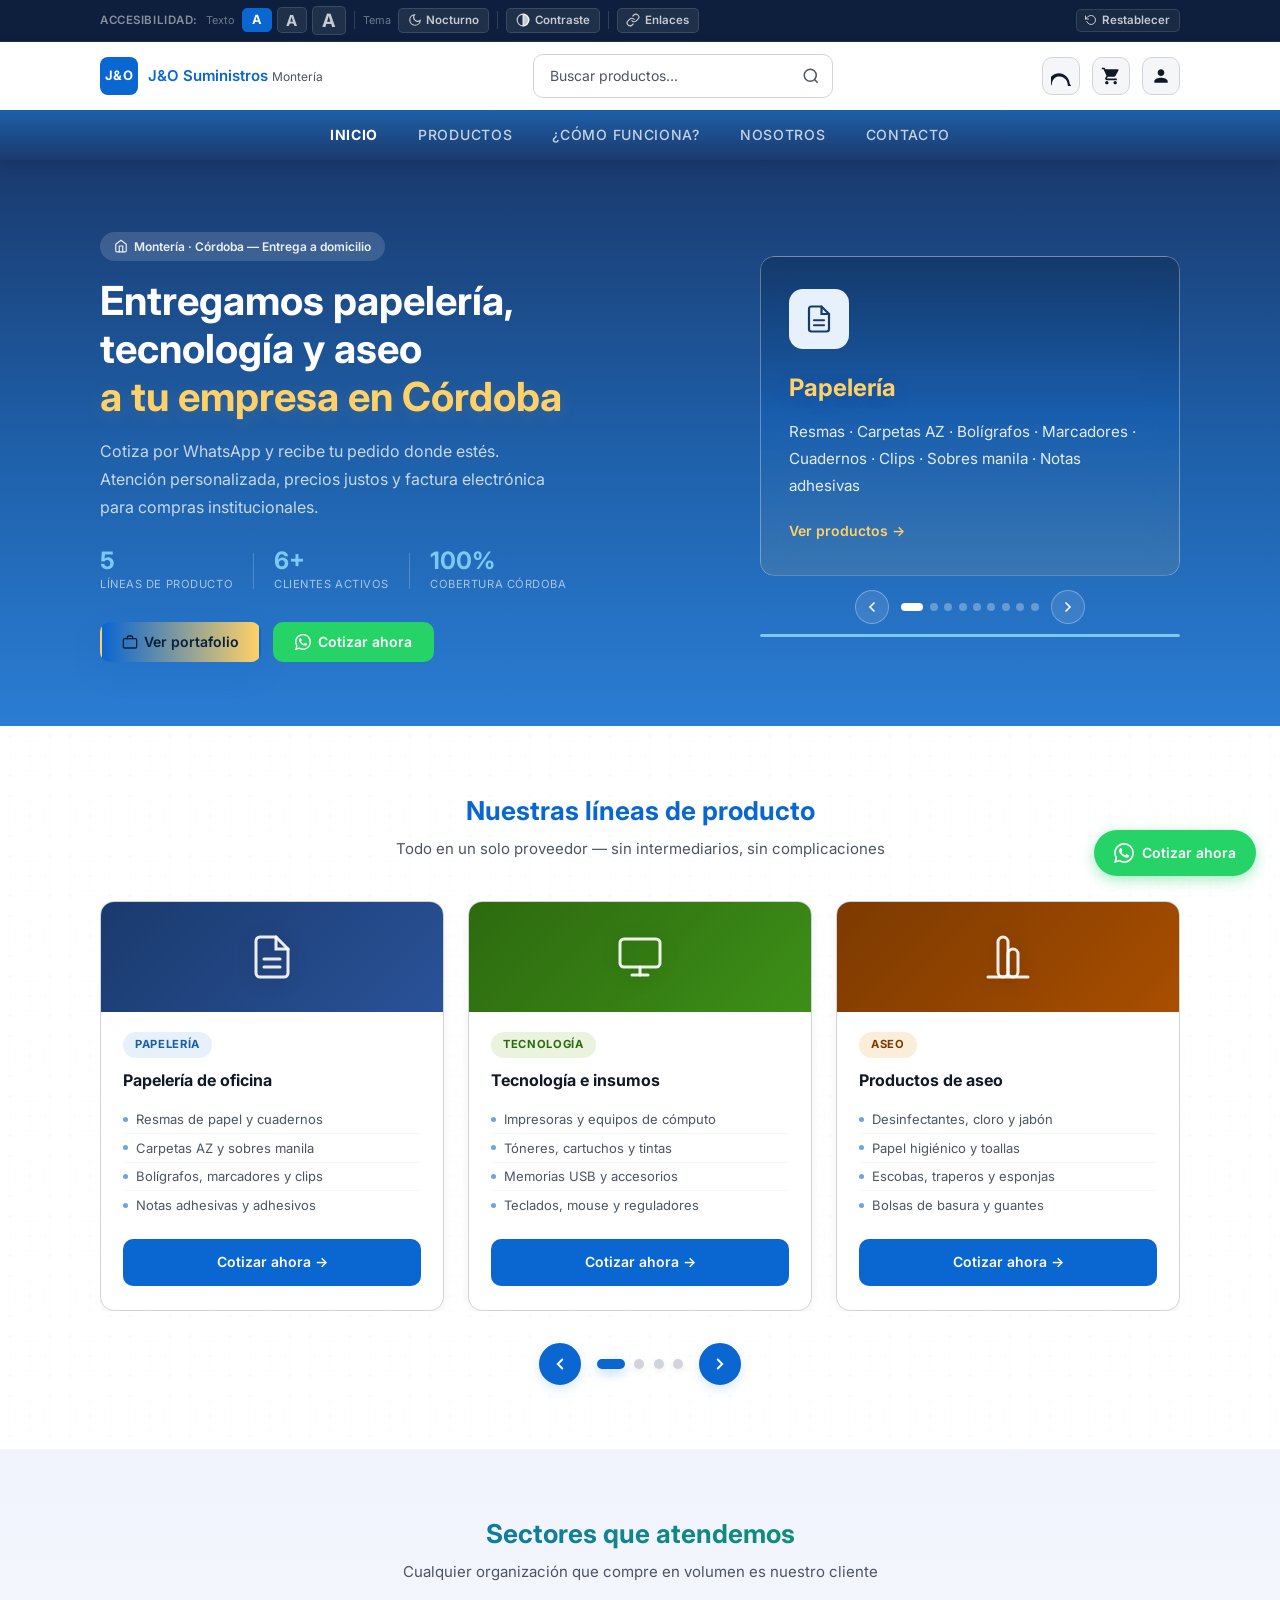
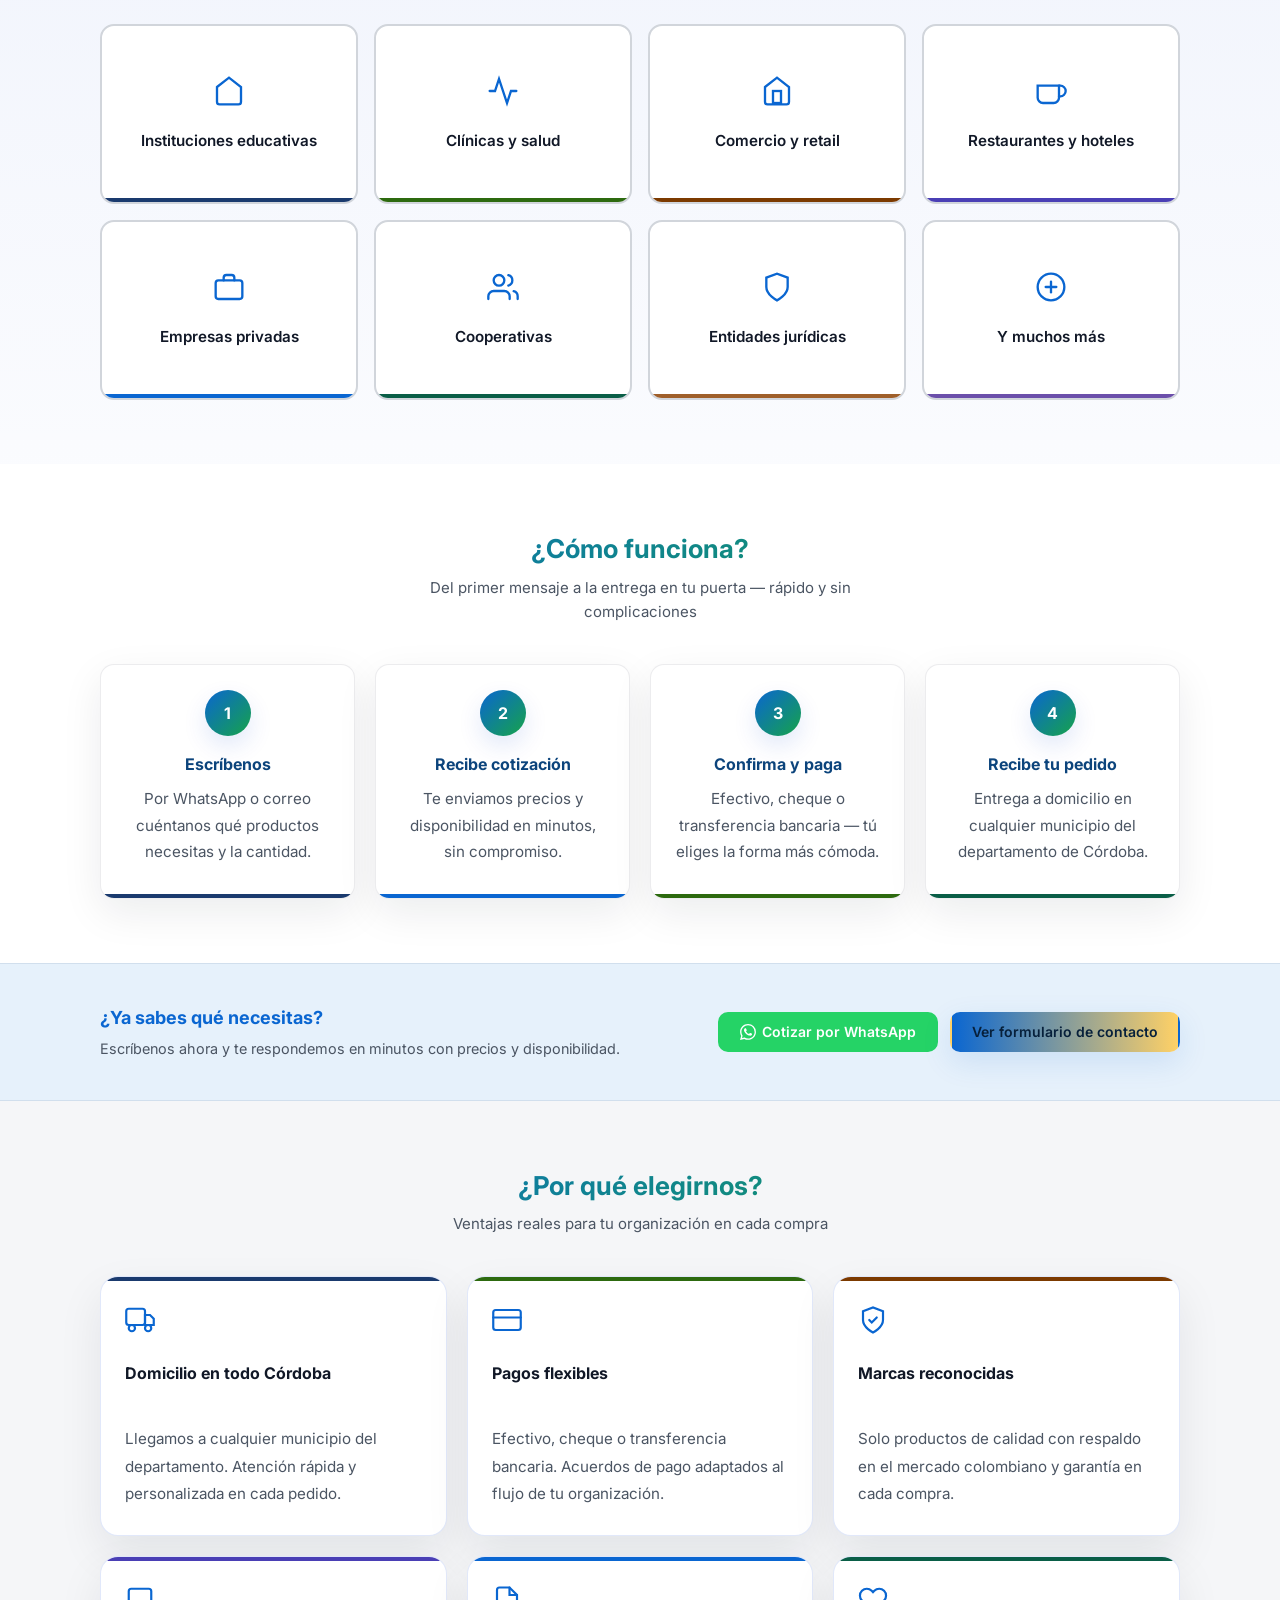
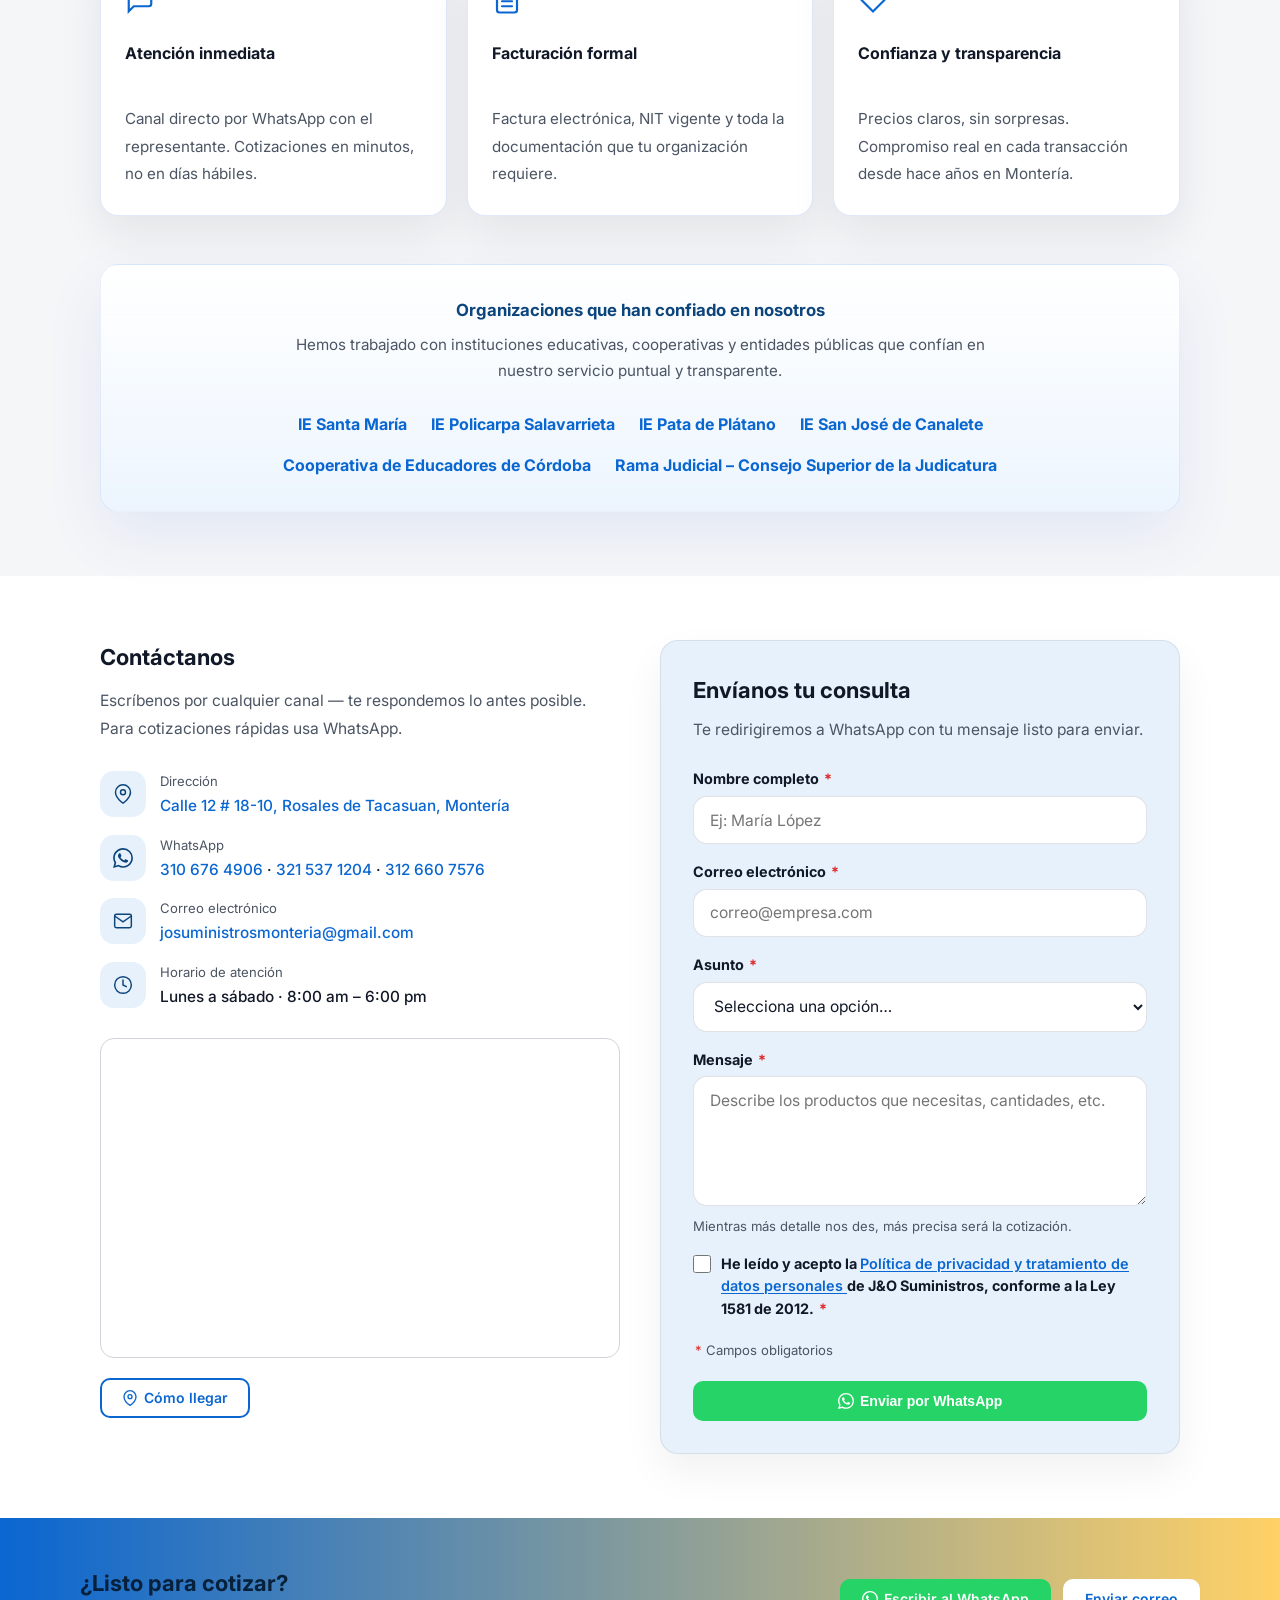
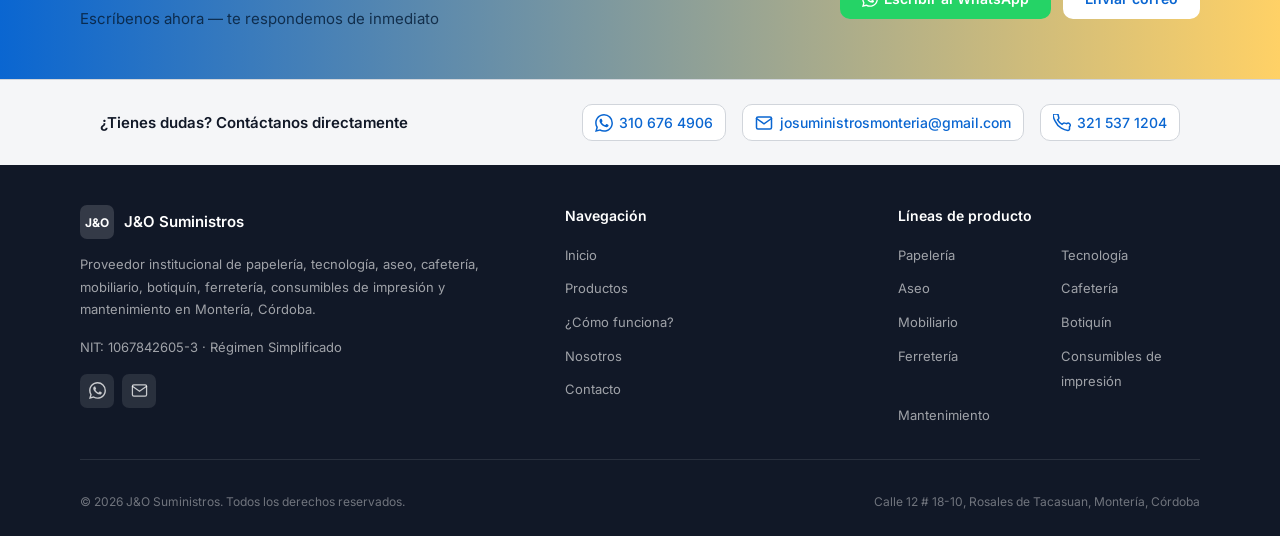
==== commit 74effaf7: "v6" ====
--- a/index.html
+++ b/index.html
@@ -3,26 +3,84 @@
 <head>
   <meta charset="UTF-8" />
   <meta name="viewport" content="width=device-width, initial-scale=1.0" />
-  <meta name="description" content="J&O Suministros — Papelería, tecnología, aseo, cafetería, mobiliario, botiquín, ferretería, consumibles de impresión y mantenimiento para empresas en Montería." />
+  <meta name="description" content="J&O Suministros — Papelería, tecnología, aseo, cafetería y mantenimiento para empresas e instituciones en Montería, Córdoba. Cotiza por WhatsApp." />
+  <meta name="robots" content="index, follow" />
+  <meta name="geo.region" content="CO-COR" />
+  <meta name="geo.placename" content="Montería, Córdoba, Colombia" />
+  <meta name="geo.position" content="8.738424;-75.877440" />
+  <meta name="ICBM" content="8.738424, -75.877440" />
   <meta name="theme-color" content="#1A3A6E" />
 
   <!-- Open Graph -->
-  <meta property="og:title" content="J&O Suministros — Montería" />
-  <meta property="og:description" content="Tu aliado en papelería, tecnología, aseo, cafetería, mobiliario, botiquín, ferretería, consumibles de impresión y mantenimiento para empresas e instituciones en Córdoba." />
+  <meta property="og:title" content="J&O Suministros — Montería, Córdoba" />
+  <meta property="og:description" content="Tu aliado en papelería, tecnología, aseo, cafetería y mantenimiento para empresas e instituciones en Córdoba. Cotiza por WhatsApp." />
   <meta property="og:type" content="website" />
   <meta property="og:url" content="https://josuministros.com.co" />
-
-  <title>J&O Suministros | Papelería, Tecnología, Cafetería y Más</title>
-
-  <!-- Fuente -->
+  <meta property="og:locale" content="es_CO" />
+
+  <!-- Twitter Card -->
+  <meta name="twitter:card" content="summary" />
+  <meta name="twitter:title" content="J&O Suministros — Montería" />
+  <meta name="twitter:description" content="Papelería, tecnología, aseo, cafetería y mantenimiento para empresas en Córdoba." />
+
+  <title>J&O Suministros | Papelería, Tecnología y Aseo en Montería, Córdoba</title>
+
+  <link rel="sitemap" type="application/xml" href="/sitemap.xml" />
+
+  <!-- Preload fuente Inter (rendimiento WCAG 1.4.4) -->
   <link rel="preconnect" href="https://fonts.googleapis.com" />
   <link rel="preconnect" href="https://fonts.gstatic.com" crossorigin />
+  <link rel="preload" as="style" href="https://fonts.googleapis.com/css2?family=Inter:wght@400;500;600;700&display=swap" />
   <link href="https://fonts.googleapis.com/css2?family=Inter:wght@400;500;600;700&display=swap" rel="stylesheet" />
 
   <link rel="stylesheet" href="styles.css" />
 
   <!-- Favicon inline SVG -->
   <link rel="icon" href="data:image/svg+xml,<svg xmlns='http://www.w3.org/2000/svg' viewBox='0 0 32 32'><rect width='32' height='32' rx='6' fill='%231A3A6E'/><text x='50%' y='54%' dominant-baseline='middle' text-anchor='middle' font-family='Inter,sans-serif' font-weight='700' font-size='11' fill='white'>J&amp;O</text></svg>" />
+
+  <!-- Schema.org LocalBusiness (SEO local Google Maps) -->
+  <script type="application/ld+json">
+  {
+    "@context": "https://schema.org",
+    "@type": "LocalBusiness",
+    "name": "J&O Suministros",
+    "description": "Proveedor institucional de papelería, tecnología, aseo, cafetería y mantenimiento para empresas e instituciones en Montería, Córdoba.",
+    "url": "https://josuministros.com.co",
+    "telephone": ["+573106764906", "+573215371204", "+573126607576"],
+    "email": "josuministrosmonteria@gmail.com",
+    "taxID": "1067842605-3",
+    "address": {
+      "@type": "PostalAddress",
+      "streetAddress": "Calle 12 # 18-10, Rosales de Tacasuan",
+      "addressLocality": "Montería",
+      "addressRegion": "Córdoba",
+      "addressCountry": "CO"
+    },
+    "geo": {
+      "@type": "GeoCoordinates",
+      "latitude": 8.738424,
+      "longitude": -75.877440
+    },
+    "openingHoursSpecification": [
+      {
+        "@type": "OpeningHoursSpecification",
+        "dayOfWeek": ["Monday","Tuesday","Wednesday","Thursday","Friday","Saturday"],
+        "opens": "08:00",
+        "closes": "18:00"
+      }
+    ],
+    "hasMap": "https://www.google.com/maps?q=8.738424,-75.877440",
+    "sameAs": ["https://wa.me/573106764906"],
+    "priceRange": "$$",
+    "currenciesAccepted": "COP",
+    "paymentAccepted": "Cash, Check, Bank Transfer",
+    "areaServed": {
+      "@type": "State",
+      "name": "Córdoba",
+      "addressCountry": "CO"
+    }
+  }
+  </script>
 </head>
 <body>
 
@@ -186,10 +244,10 @@
         <div class="hero-v2__texto">
           <div class="hero__badge" aria-hidden="true">
             <svg viewBox="0 0 24 24" fill="none" stroke="currentColor" stroke-width="2" stroke-linecap="round"><path d="M3 9l9-7 9 7v11a2 2 0 01-2 2H5a2 2 0 01-2-2z"/><polyline points="9 22 9 12 15 12 15 22"/></svg>
-            Proveedor para empresas e instituciones
+            Montería · Córdoba — Entrega a domicilio
           </div>
-          <h1 id="hero-titulo">Todo lo que tu organización necesita,<br><span class="hero-v2__linea-color">en un solo lugar</span></h1>
-          <p class="hero__desc">Atención personalizada, entrega a domicilio en todo Córdoba y precios justos para compras en volumen.</p>
+          <h1 id="hero-titulo">Entregamos papelería, tecnología y aseo<br><span class="hero-v2__linea-color">a tu empresa en Córdoba</span></h1>
+          <p class="hero__desc">Cotiza por WhatsApp y recibe tu pedido donde estés. Atención personalizada, precios justos y factura electrónica para compras institucionales.</p>
 
           <!-- Stats en fila -->
           <div class="hero-v2__stats" role="list" aria-label="Cifras de J&O Suministros">
@@ -502,6 +560,16 @@
               </article>
             </div>
 
+            <div class="productos__slide" role="group">
+              <div class="producto-card producto-card--extra" aria-label="Consulta por más productos">
+                <div class="producto-card__icono" style="background:transparent" aria-hidden="true">
+                  <svg viewBox="0 0 24 24" fill="none" stroke="#888" stroke-width="1.75" stroke-linecap="round"><circle cx="12" cy="12" r="10"/><line x1="12" y1="8" x2="12" y2="16"/><line x1="8" y1="12" x2="16" y2="12"/></svg>
+                </div>
+                <p class="producto-card__nombre" style="color:var(--texto-sec)">¿No encuentras lo que buscas?</p>
+                <p class="producto-card__items">Pregúntanos — tenemos muchos más productos disponibles para tu organización.</p>
+              </div>
+            </div>
+          </div>
 
           <!-- Controles -->
           <div class="productos__controles">
@@ -593,6 +661,26 @@
         </ol>
       </div>
     </section>
+
+    <!-- CTA MITAD DE PÁGINA -->
+    <div class="cta-medio" role="complementary" aria-label="Cotizar ahora">
+      <div class="cta-medio__inner contenedor">
+        <div class="cta-medio__texto">
+          <p class="cta-medio__pregunta">¿Ya sabes qué necesitas?</p>
+          <p class="cta-medio__sub">Escríbenos ahora y te respondemos en minutos con precios y disponibilidad.</p>
+        </div>
+        <div class="cta-medio__btns">
+          <a href="https://wa.me/573106764906?text=Hola%2C%20quiero%20cotizar%20con%20J%26O%20Suministros"
+             class="btn btn--wa"
+             target="_blank" rel="noopener noreferrer"
+             aria-label="Cotizar por WhatsApp — abre en nueva pestaña">
+            <svg aria-hidden="true" focusable="false" viewBox="0 0 24 24" fill="currentColor" width="16" height="16"><path d="M17.472 14.382c-.297-.149-1.758-.867-2.03-.967-.273-.099-.471-.148-.67.15-.197.297-.767.966-.94 1.164-.173.199-.347.223-.644.075-.297-.15-1.255-.463-2.39-1.475-.883-.788-1.48-1.761-1.653-2.059-.173-.297-.018-.458.13-.606.134-.133.298-.347.446-.52.149-.174.198-.298.298-.497.099-.198.05-.371-.025-.52-.075-.149-.669-1.612-.916-2.207-.242-.579-.487-.5-.669-.51-.173-.008-.371-.01-.57-.01-.198 0-.52.074-.792.372-.272.297-1.04 1.016-1.04 2.479 0 1.462 1.065 2.875 1.213 3.074.149.198 2.096 3.2 5.077 4.487.709.306 1.262.489 1.694.625.712.227 1.36.195 1.871.118.571-.085 1.758-.719 2.006-1.413.248-.694.248-1.289.173-1.413-.074-.124-.272-.198-.57-.347m-5.421 7.403h-.004a9.87 9.87 0 01-5.031-1.378l-.361-.214-3.741.982.998-3.648-.235-.374a9.86 9.86 0 01-1.51-5.26c.001-5.45 4.436-9.884 9.888-9.884 2.64 0 5.122 1.03 6.988 2.898a9.825 9.825 0 012.893 6.994c-.003 5.45-4.437 9.884-9.885 9.884m8.413-18.297A11.815 11.815 0 0012.05 0C5.495 0 .16 5.335.157 11.892c0 2.096.547 4.142 1.588 5.945L.057 24l6.305-1.654a11.882 11.882 0 005.683 1.448h.005c6.554 0 11.89-5.335 11.893-11.893a11.821 11.821 0 00-3.48-8.413z"/></svg>
+            Cotizar por WhatsApp
+          </a>
+          <a href="#contacto" class="btn btn--primario">Ver formulario de contacto</a>
+        </div>
+      </div>
+    </div>
 
     <!-- NOSOTROS / POR QUÉ ELEGIRNOS -->
     <section id="nosotros" class="seccion seccion--gris" aria-labelledby="ventajas-titulo">
@@ -659,27 +747,7 @@
       </div>
     </section>
 
-     <!-- BANDA CTA -->
-    <div class="cta-banda" role="complementary" aria-label="Llamada a la acción">
-      <div class="cta-banda__inner">
-        <div>
-          <h2>¿Listo para cotizar?</h2>
-          <p>Escríbenos ahora — te respondemos de inmediato</p>
-        </div>
-        <div class="cta-banda__btns">
-          <a href="https://wa.me/573106764906?text=Hola%2C%20quiero%20cotizar%20con%20J%26O%20Suministros"
-             class="btn btn--wa"
-             target="_blank"
-             rel="noopener noreferrer"
-             aria-label="Escribir al WhatsApp — abre en nueva pestaña">
-            <svg aria-hidden="true" focusable="false" viewBox="0 0 24 24" fill="currentColor" width="16" height="16"><path d="M17.472 14.382c-.297-.149-1.758-.867-2.03-.967-.273-.099-.471-.148-.67.15-.197.297-.767.966-.94 1.164-.173.199-.347.223-.644.075-.297-.15-1.255-.463-2.39-1.475-.883-.788-1.48-1.761-1.653-2.059-.173-.297-.018-.458.13-.606.134-.133.298-.347.446-.52.149-.174.198-.298.298-.497.099-.198.05-.371-.025-.52-.075-.149-.669-1.612-.916-2.207-.242-.579-.487-.5-.669-.51-.173-.008-.371-.01-.57-.01-.198 0-.52.074-.792.372-.272.297-1.04 1.016-1.04 2.479 0 1.462 1.065 2.875 1.213 3.074.149.198 2.096 3.2 5.077 4.487.709.306 1.262.489 1.694.625.712.227 1.36.195 1.871.118.571-.085 1.758-.719 2.006-1.413.248-.694.248-1.289.173-1.413-.074-.124-.272-.198-.57-.347m-5.421 7.403h-.004a9.87 9.87 0 01-5.031-1.378l-.361-.214-3.741.982.998-3.648-.235-.374a9.86 9.86 0 01-1.51-5.26c.001-5.45 4.436-9.884 9.888-9.884 2.64 0 5.122 1.03 6.988 2.898a9.825 9.825 0 012.893 6.994c-.003 5.45-4.437 9.884-9.885 9.884m8.413-18.297A11.815 11.815 0 0012.05 0C5.495 0 .16 5.335.157 11.892c0 2.096.547 4.142 1.588 5.945L.057 24l6.305-1.654a11.882 11.882 0 005.683 1.448h.005c6.554 0 11.89-5.335 11.893-11.893a11.821 11.821 0 00-3.48-8.413z"/></svg>
-            Escribir al WhatsApp
-          </a>
-          <a href="mailto:josuministrosmonteria@gmail.com" class="btn btn--blanco">Enviar correo</a>
-        </div>
-      </div>
-    </div>
-
+    
     <!-- CONTACTO -->
     <section id="contacto" class="seccion" aria-labelledby="contacto-titulo">
       <div class="contacto__inner contenedor">
@@ -765,7 +833,11 @@
           <h2 class="contacto__form-titulo">Envíanos tu consulta</h2>
           <p class="contacto__form-subtitulo">Te redirigiremos a WhatsApp con tu mensaje listo para enviar.</p>
 
-          <form id="form-contacto" class="form" novalidate aria-label="Formulario de contacto">
+          <form id="form-contacto" class="form" novalidate aria-label="Formulario de contacto"
+                action="https://formspree.io/f/REEMPLAZA_CON_TU_ID" method="POST">
+            <!-- Campo oculto para Formspree — respaldo si WhatsApp falla -->
+            <input type="hidden" name="_subject" value="Nueva consulta desde josuministros.com.co" />
+            <input type="hidden" name="_next" value="https://josuministros.com.co/#contacto" />
 
             <div class="form__grupo" id="grupo-nombre">
               <label for="nombre">Nombre completo <span aria-hidden="true" class="form__required">*</span></label>
@@ -834,15 +906,64 @@
               Enviar por WhatsApp
             </button>
 
+            <!-- Mensaje de éxito visible — WCAG 4.1.3 -->
+            <div id="form-exito" class="form__exito" role="status" aria-live="polite" aria-atomic="true" hidden>
+              <svg aria-hidden="true" focusable="false" viewBox="0 0 24 24" fill="none" stroke="currentColor" stroke-width="2" stroke-linecap="round" width="22" height="22"><path d="M22 11.08V12a10 10 0 11-5.93-9.14"/><polyline points="22 4 12 14.01 9 11.01"/></svg>
+              <div>
+                <strong>¡Mensaje listo!</strong>
+                <p>Se abrió WhatsApp con tu consulta. Si no se abrió, <a href="https://wa.me/573106764906" target="_blank" rel="noopener noreferrer">haz clic aquí</a>.</p>
+              </div>
+            </div>
+
           </form>
         </div>
 
       </div>
     </section>
 
-   
+    <!-- BANDA CTA -->
+    <div class="cta-banda" role="complementary" aria-label="Llamada a la acción">
+      <div class="cta-banda__inner">
+        <div>
+          <h2>¿Listo para cotizar?</h2>
+          <p>Escríbenos ahora — te respondemos de inmediato</p>
+        </div>
+        <div class="cta-banda__btns">
+          <a href="https://wa.me/573106764906?text=Hola%2C%20quiero%20cotizar%20con%20J%26O%20Suministros"
+             class="btn btn--wa"
+             target="_blank"
+             rel="noopener noreferrer"
+             aria-label="Escribir al WhatsApp — abre en nueva pestaña">
+            <svg aria-hidden="true" focusable="false" viewBox="0 0 24 24" fill="currentColor" width="16" height="16"><path d="M17.472 14.382c-.297-.149-1.758-.867-2.03-.967-.273-.099-.471-.148-.67.15-.197.297-.767.966-.94 1.164-.173.199-.347.223-.644.075-.297-.15-1.255-.463-2.39-1.475-.883-.788-1.48-1.761-1.653-2.059-.173-.297-.018-.458.13-.606.134-.133.298-.347.446-.52.149-.174.198-.298.298-.497.099-.198.05-.371-.025-.52-.075-.149-.669-1.612-.916-2.207-.242-.579-.487-.5-.669-.51-.173-.008-.371-.01-.57-.01-.198 0-.52.074-.792.372-.272.297-1.04 1.016-1.04 2.479 0 1.462 1.065 2.875 1.213 3.074.149.198 2.096 3.2 5.077 4.487.709.306 1.262.489 1.694.625.712.227 1.36.195 1.871.118.571-.085 1.758-.719 2.006-1.413.248-.694.248-1.289.173-1.413-.074-.124-.272-.198-.57-.347m-5.421 7.403h-.004a9.87 9.87 0 01-5.031-1.378l-.361-.214-3.741.982.998-3.648-.235-.374a9.86 9.86 0 01-1.51-5.26c.001-5.45 4.436-9.884 9.888-9.884 2.64 0 5.122 1.03 6.988 2.898a9.825 9.825 0 012.893 6.994c-.003 5.45-4.437 9.884-9.885 9.884m8.413-18.297A11.815 11.815 0 0012.05 0C5.495 0 .16 5.335.157 11.892c0 2.096.547 4.142 1.588 5.945L.057 24l6.305-1.654a11.882 11.882 0 005.683 1.448h.005c6.554 0 11.89-5.335 11.893-11.893a11.821 11.821 0 00-3.48-8.413z"/></svg>
+            Escribir al WhatsApp
+          </a>
+          <a href="mailto:josuministrosmonteria@gmail.com" class="btn btn--blanco">Enviar correo</a>
+        </div>
+      </div>
+    </div>
 
   </main>
+
+  <!-- CTA ANTES DEL FOOTER -->
+  <div class="cta-prefooter">
+    <div class="cta-prefooter__inner contenedor">
+      <p class="cta-prefooter__titulo">¿Tienes dudas? Contáctanos directamente</p>
+      <div class="cta-prefooter__canales">
+        <a href="https://wa.me/573106764906" target="_blank" rel="noopener noreferrer" class="cta-prefooter__canal" aria-label="WhatsApp 310 676 4906">
+          <svg aria-hidden="true" focusable="false" viewBox="0 0 24 24" fill="currentColor" width="18" height="18"><path d="M17.472 14.382c-.297-.149-1.758-.867-2.03-.967-.273-.099-.471-.148-.67.15-.197.297-.767.966-.94 1.164-.173.199-.347.223-.644.075-.297-.15-1.255-.463-2.39-1.475-.883-.788-1.48-1.761-1.653-2.059-.173-.297-.018-.458.13-.606.134-.133.298-.347.446-.52.149-.174.198-.298.298-.497.099-.198.05-.371-.025-.52-.075-.149-.669-1.612-.916-2.207-.242-.579-.487-.5-.669-.51-.173-.008-.371-.01-.57-.01-.198 0-.52.074-.792.372-.272.297-1.04 1.016-1.04 2.479 0 1.462 1.065 2.875 1.213 3.074.149.198 2.096 3.2 5.077 4.487.709.306 1.262.489 1.694.625.712.227 1.36.195 1.871.118.571-.085 1.758-.719 2.006-1.413.248-.694.248-1.289.173-1.413-.074-.124-.272-.198-.57-.347m-5.421 7.403h-.004a9.87 9.87 0 01-5.031-1.378l-.361-.214-3.741.982.998-3.648-.235-.374a9.86 9.86 0 01-1.51-5.26c.001-5.45 4.436-9.884 9.888-9.884 2.64 0 5.122 1.03 6.988 2.898a9.825 9.825 0 012.893 6.994c-.003 5.45-4.437 9.884-9.885 9.884m8.413-18.297A11.815 11.815 0 0012.05 0C5.495 0 .16 5.335.157 11.892c0 2.096.547 4.142 1.588 5.945L.057 24l6.305-1.654a11.882 11.882 0 005.683 1.448h.005c6.554 0 11.89-5.335 11.893-11.893a11.821 11.821 0 00-3.48-8.413z"/></svg>
+          310 676 4906
+        </a>
+        <a href="mailto:josuministrosmonteria@gmail.com" class="cta-prefooter__canal">
+          <svg aria-hidden="true" focusable="false" viewBox="0 0 24 24" fill="none" stroke="currentColor" stroke-width="2" stroke-linecap="round" width="18" height="18"><path d="M4 4h16c1.1 0 2 .9 2 2v12c0 1.1-.9 2-2 2H4c-1.1 0-2-.9-2-2V6c0-1.1.9-2 2-2z"/><polyline points="22,6 12,13 2,6"/></svg>
+          josuministrosmonteria@gmail.com
+        </a>
+        <a href="tel:+573215371204" class="cta-prefooter__canal">
+          <svg aria-hidden="true" focusable="false" viewBox="0 0 24 24" fill="none" stroke="currentColor" stroke-width="2" stroke-linecap="round" width="18" height="18"><path d="M22 16.92v3a2 2 0 01-2.18 2 19.79 19.79 0 01-8.63-3.07A19.5 19.5 0 013.07 9.81a19.79 19.79 0 01-3.07-8.63A2 2 0 012 0h3a2 2 0 012 1.72c.127.96.361 1.903.7 2.81a2 2 0 01-.45 2.11L6.09 7.91a16 16 0 006 6l1.27-1.27a2 2 0 012.11-.45c.907.339 1.85.573 2.81.7A2 2 0 0122 16.92z"/></svg>
+          321 537 1204
+        </a>
+      </div>
+    </div>
+  </div>
 
   <!-- ========== FOOTER ========== -->
   <footer class="footer" role="contentinfo">
@@ -909,6 +1030,6 @@
     <span class="wa-float__texto">Cotizar ahora</span>
   </a>
 
-  <script src="main.js"></script>
+  <script src="main.js" defer></script>
 </body>
 </html>
--- a/styles.css
+++ b/styles.css
@@ -254,6 +254,7 @@
   top: 0;
   z-index: 100;
   box-shadow: 0 4px 12px rgba(0,0,0,.12);
+  isolation: isolate;
 }
 
 /* BARRA SUPERIOR — blanca */
@@ -392,15 +393,15 @@
 /* Hamburguesa */
 .navbar__toggle {
   display: none;
-  background: rgba(255,255,255,.1);
-  border: 1px solid rgba(255,255,255,.2);
+  background: var(--gris-bg);
+  border: 1px solid var(--gris-borde);
   border-radius: var(--radio);
   padding: .4rem .5rem;
   cursor: pointer;
-  color: #fff;
+  color: var(--azul);
   line-height: 0;
 }
-.navbar__toggle svg { width: 22px; height: 22px; stroke: #fff; }
+.navbar__toggle svg { width: 22px; height: 22px; stroke: var(--azul); }
 
 /* Menú móvil */
 .navbar__menu-movil {
@@ -409,7 +410,13 @@
   gap: 0;
   padding: .5rem 1.25rem 1rem;
   border-top: 1px solid rgba(255,255,255,.1);
-  background: rgba(13,32,69,.97);
+  background: #0d2045;
+  position: absolute;
+  top: 100%;
+  left: 0;
+  right: 0;
+  z-index: 99;
+  box-shadow: 0 8px 20px rgba(0,0,0,.25);
 }
 .navbar__menu-movil.abierto { display: flex; }
 .navbar__menu-movil a {
@@ -1455,7 +1462,7 @@
   display: inline-flex;
 }
 .contacto__form {
-  background: #fff;
+  background: var(--azul-claro);
   border: 1px solid rgba(15, 23, 42, .08);
   border-radius: calc(var(--radio-lg) + 4px);
   padding: 2rem;
@@ -1536,6 +1543,35 @@
 }
 .btn--full { width: 100%; justify-content: center; }
 
+/* Mensaje de éxito formulario — WCAG 4.1.3 */
+.form__exito {
+  display: flex;
+  align-items: flex-start;
+  gap: .875rem;
+  background: #EAF3DE;
+  border: 1.5px solid #3B6D11;
+  border-radius: var(--radio);
+  padding: 1rem 1.125rem;
+  margin-top: .5rem;
+}
+.form__exito[hidden] { display: none; }
+.form__exito svg { color: #3B6D11; flex-shrink: 0; margin-top: 2px; }
+.form__exito strong { font-size: .9375rem; color: #27500A; display: block; margin-bottom: .25rem; }
+.form__exito p { font-size: .8125rem; color: #3B6D11; line-height: 1.5; margin: 0; }
+.form__exito a { color: #27500A; font-weight: 600; }
+html[data-tema="nocturno"] .form__exito { background: #0d2a0d; border-color: #3B6D11; }
+html[data-tema="nocturno"] .form__exito strong { color: #a3d977; }
+html[data-tema="nocturno"] .form__exito p { color: #7ab84e; }
+
+/* Tamaño mínimo botones táctiles — WCAG 2.5.5 / 2.5.8 (2.2) */
+@media (pointer: coarse) {
+  .btn { min-height: 44px; min-width: 44px; padding: .75rem 1.25rem; }
+  .acc-btn { min-height: 36px; min-width: 36px; }
+  .carrusel__btn { width: 44px; height: 44px; }
+  .navbar__toggle { min-height: 44px; min-width: 44px; }
+  .wa-float { min-height: 44px; }
+}
+
 /* Checkbox política de privacidad */
 .form__grupo--check { gap: .4rem; }
 .form__check-label {
@@ -1572,6 +1608,85 @@
 .form__grupo--check.error .form__error { display: block; }
 html[data-tema="nocturno"] .form__check-label { color: #9aa3c2; }
 html[data-tema="nocturno"] .form__check-label input[type="checkbox"] { border-color: #2d3550; background: #0f1420; }
+
+/* =============================================
+   CTA MITAD DE PÁGINA
+   ============================================= */
+.cta-medio {
+  background: var(--azul-claro);
+  border-top: 1px solid rgba(26,58,110,.1);
+  border-bottom: 1px solid rgba(26,58,110,.1);
+  padding: 2.5rem 1.25rem;
+}
+.cta-medio__inner {
+  display: flex;
+  align-items: center;
+  justify-content: space-between;
+  gap: 1.5rem;
+  flex-wrap: wrap;
+}
+.cta-medio__pregunta {
+  font-size: 1.125rem;
+  font-weight: 700;
+  color: var(--azul);
+  margin-bottom: .25rem;
+}
+.cta-medio__sub { font-size: .9rem; color: var(--texto-sec); }
+.cta-medio__btns { display: flex; gap: .75rem; flex-wrap: wrap; flex-shrink: 0; }
+html[data-tema="nocturno"] .cta-medio { background: #1a2d4d; border-color: #2d3550; }
+html[data-tema="nocturno"] .cta-medio__pregunta { color: #7eb8f7; }
+
+/* =============================================
+   CTA PRE-FOOTER
+   ============================================= */
+.cta-prefooter {
+  background: var(--gris-bg);
+  border-top: 1px solid var(--gris-borde);
+  padding: 1.5rem 1.25rem;
+}
+.cta-prefooter__inner {
+  display: flex;
+  align-items: center;
+  justify-content: space-between;
+  gap: 1rem;
+  flex-wrap: wrap;
+}
+.cta-prefooter__titulo {
+  font-size: .9375rem;
+  font-weight: 600;
+  color: var(--texto);
+  flex-shrink: 0;
+}
+.cta-prefooter__canales {
+  display: flex;
+  gap: 1rem;
+  flex-wrap: wrap;
+  align-items: center;
+}
+.cta-prefooter__canal {
+  display: inline-flex;
+  align-items: center;
+  gap: .4rem;
+  font-size: .875rem;
+  font-weight: 500;
+  color: var(--azul);
+  text-decoration: none;
+  padding: .4rem .75rem;
+  border: 1px solid var(--gris-borde);
+  border-radius: var(--radio);
+  background: var(--blanco);
+  transition: border-color var(--trans), background var(--trans);
+}
+.cta-prefooter__canal:hover { border-color: var(--azul); background: var(--azul-claro); }
+html[data-tema="nocturno"] .cta-prefooter { background: #141929; border-color: #2d3550; }
+html[data-tema="nocturno"] .cta-prefooter__canal { background: #1a2035; border-color: #2d3550; }
+
+@media (max-width: 540px) {
+  .cta-medio__inner { flex-direction: column; text-align: center; }
+  .cta-medio__btns { width: 100%; justify-content: center; }
+  .cta-prefooter__inner { flex-direction: column; text-align: center; }
+  .cta-prefooter__canales { justify-content: center; }
+}
 
 /* =============================================
    BANDA CTA
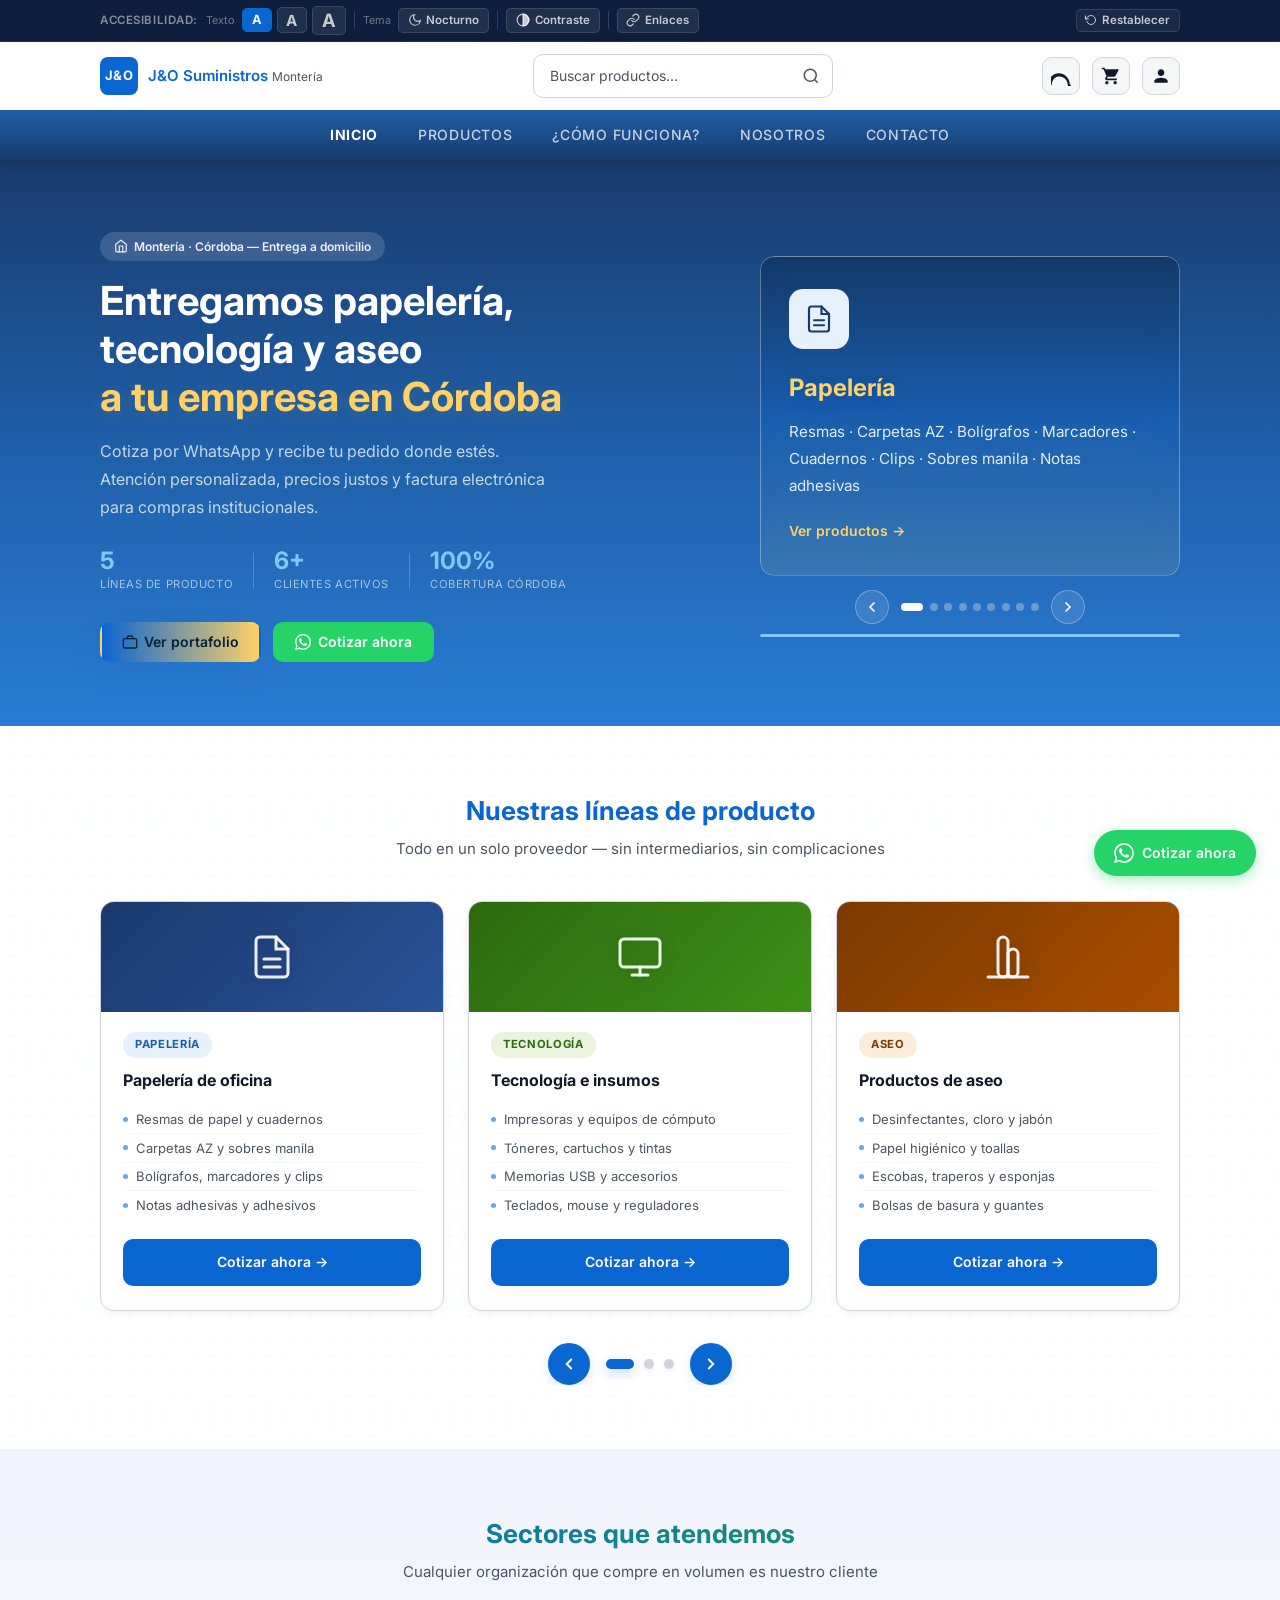
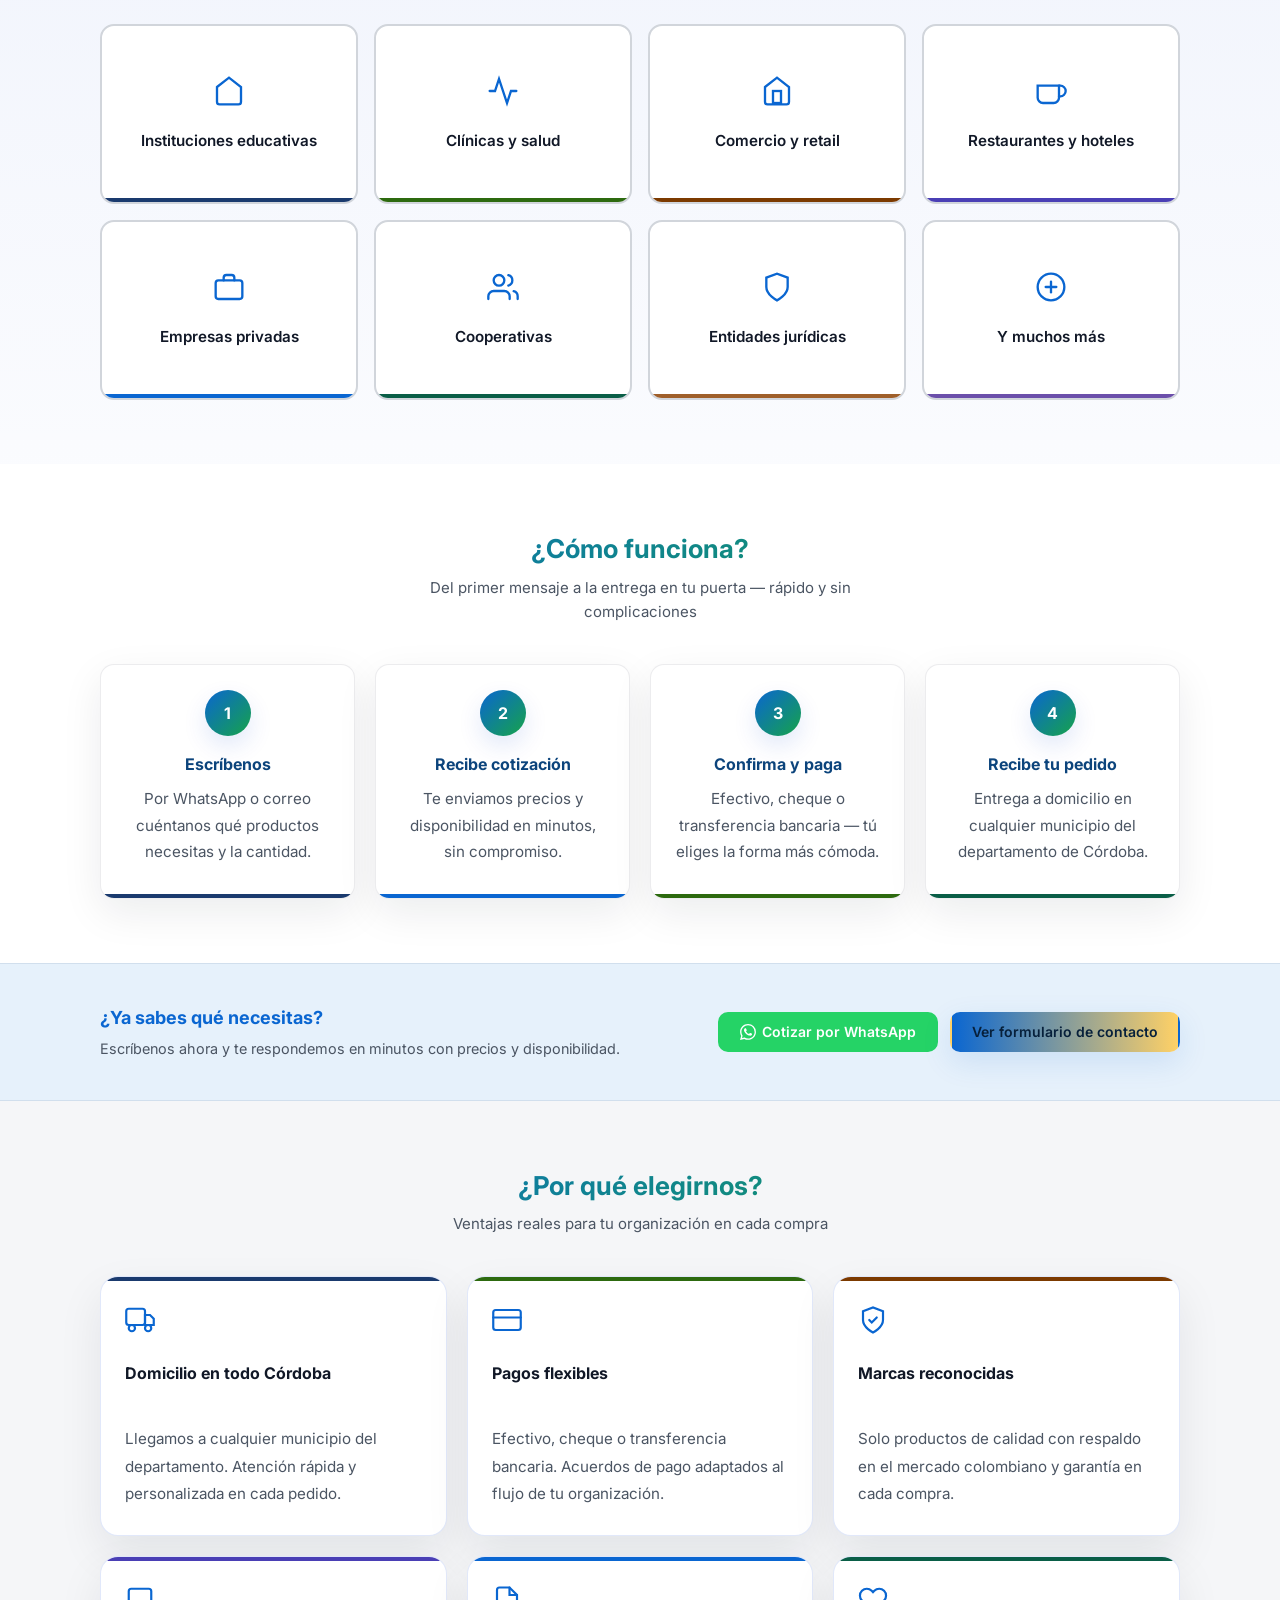
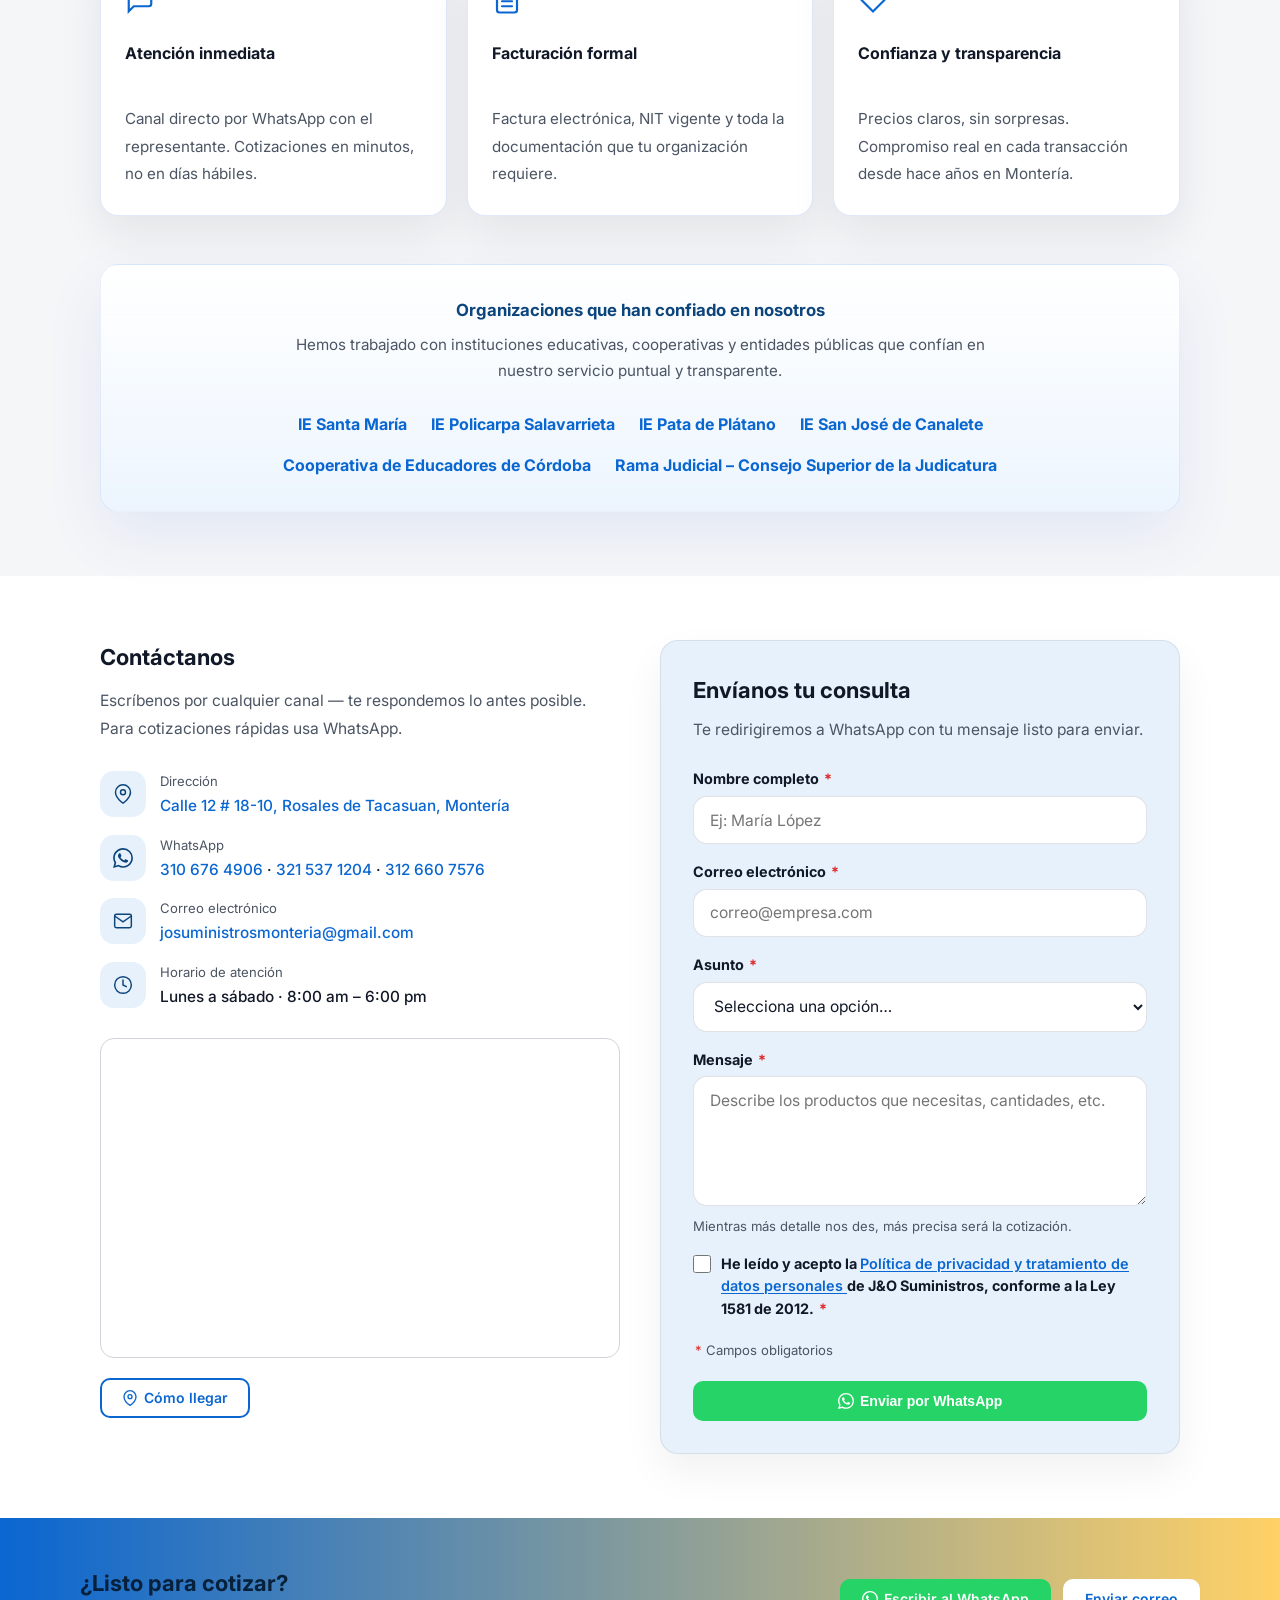
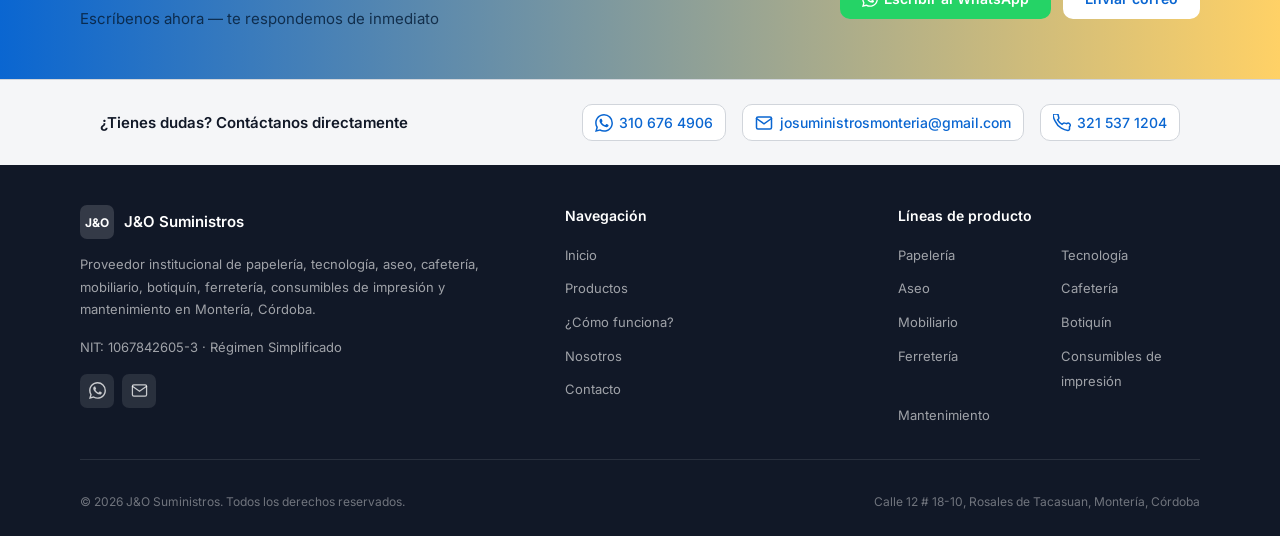
==== commit a92833c8: "Update index.html" ====
--- a/index.html
+++ b/index.html
@@ -560,17 +560,7 @@
               </article>
             </div>
 
-            <div class="productos__slide" role="group">
-              <div class="producto-card producto-card--extra" aria-label="Consulta por más productos">
-                <div class="producto-card__icono" style="background:transparent" aria-hidden="true">
-                  <svg viewBox="0 0 24 24" fill="none" stroke="#888" stroke-width="1.75" stroke-linecap="round"><circle cx="12" cy="12" r="10"/><line x1="12" y1="8" x2="12" y2="16"/><line x1="8" y1="12" x2="16" y2="12"/></svg>
-                </div>
-                <p class="producto-card__nombre" style="color:var(--texto-sec)">¿No encuentras lo que buscas?</p>
-                <p class="producto-card__items">Pregúntanos — tenemos muchos más productos disponibles para tu organización.</p>
-              </div>
-            </div>
-          </div>
-
+      
           <!-- Controles -->
           <div class="productos__controles">
             <button class="productos__btn" id="prod-prev" aria-label="Línea anterior">
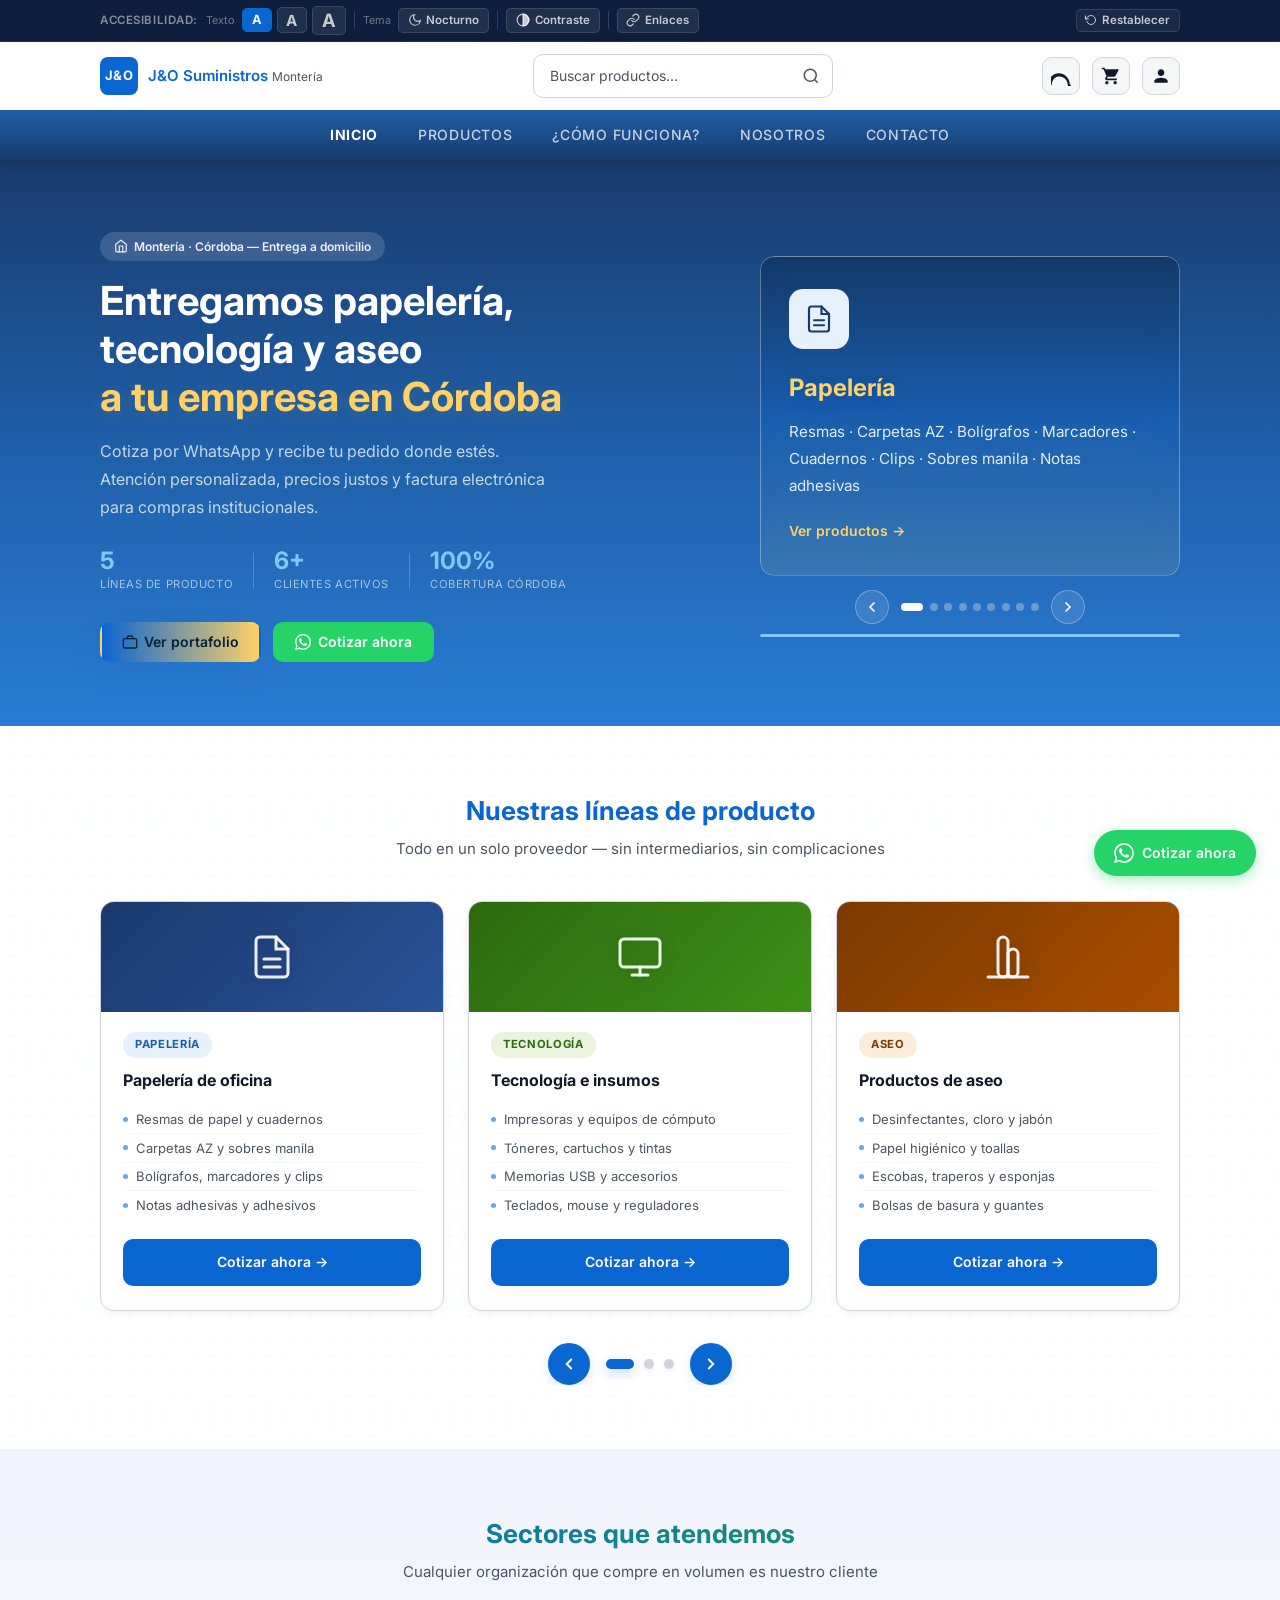
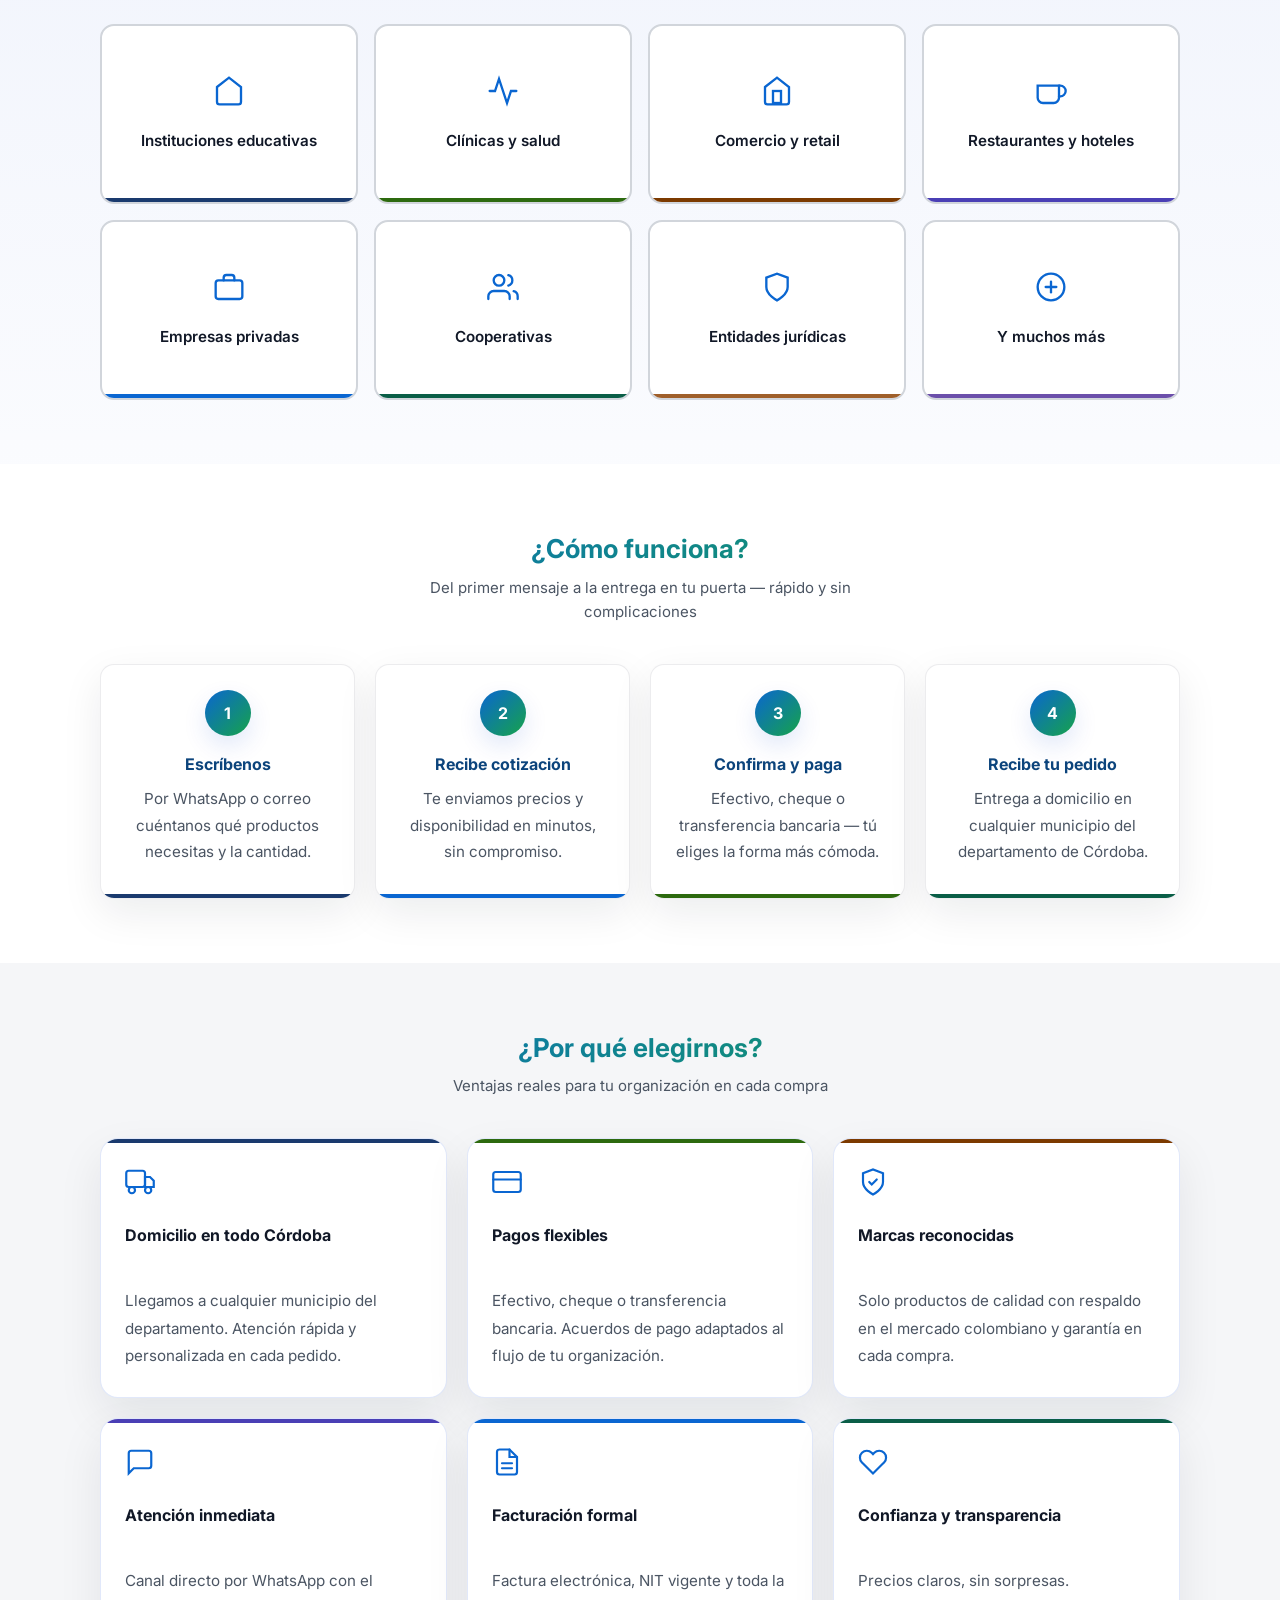
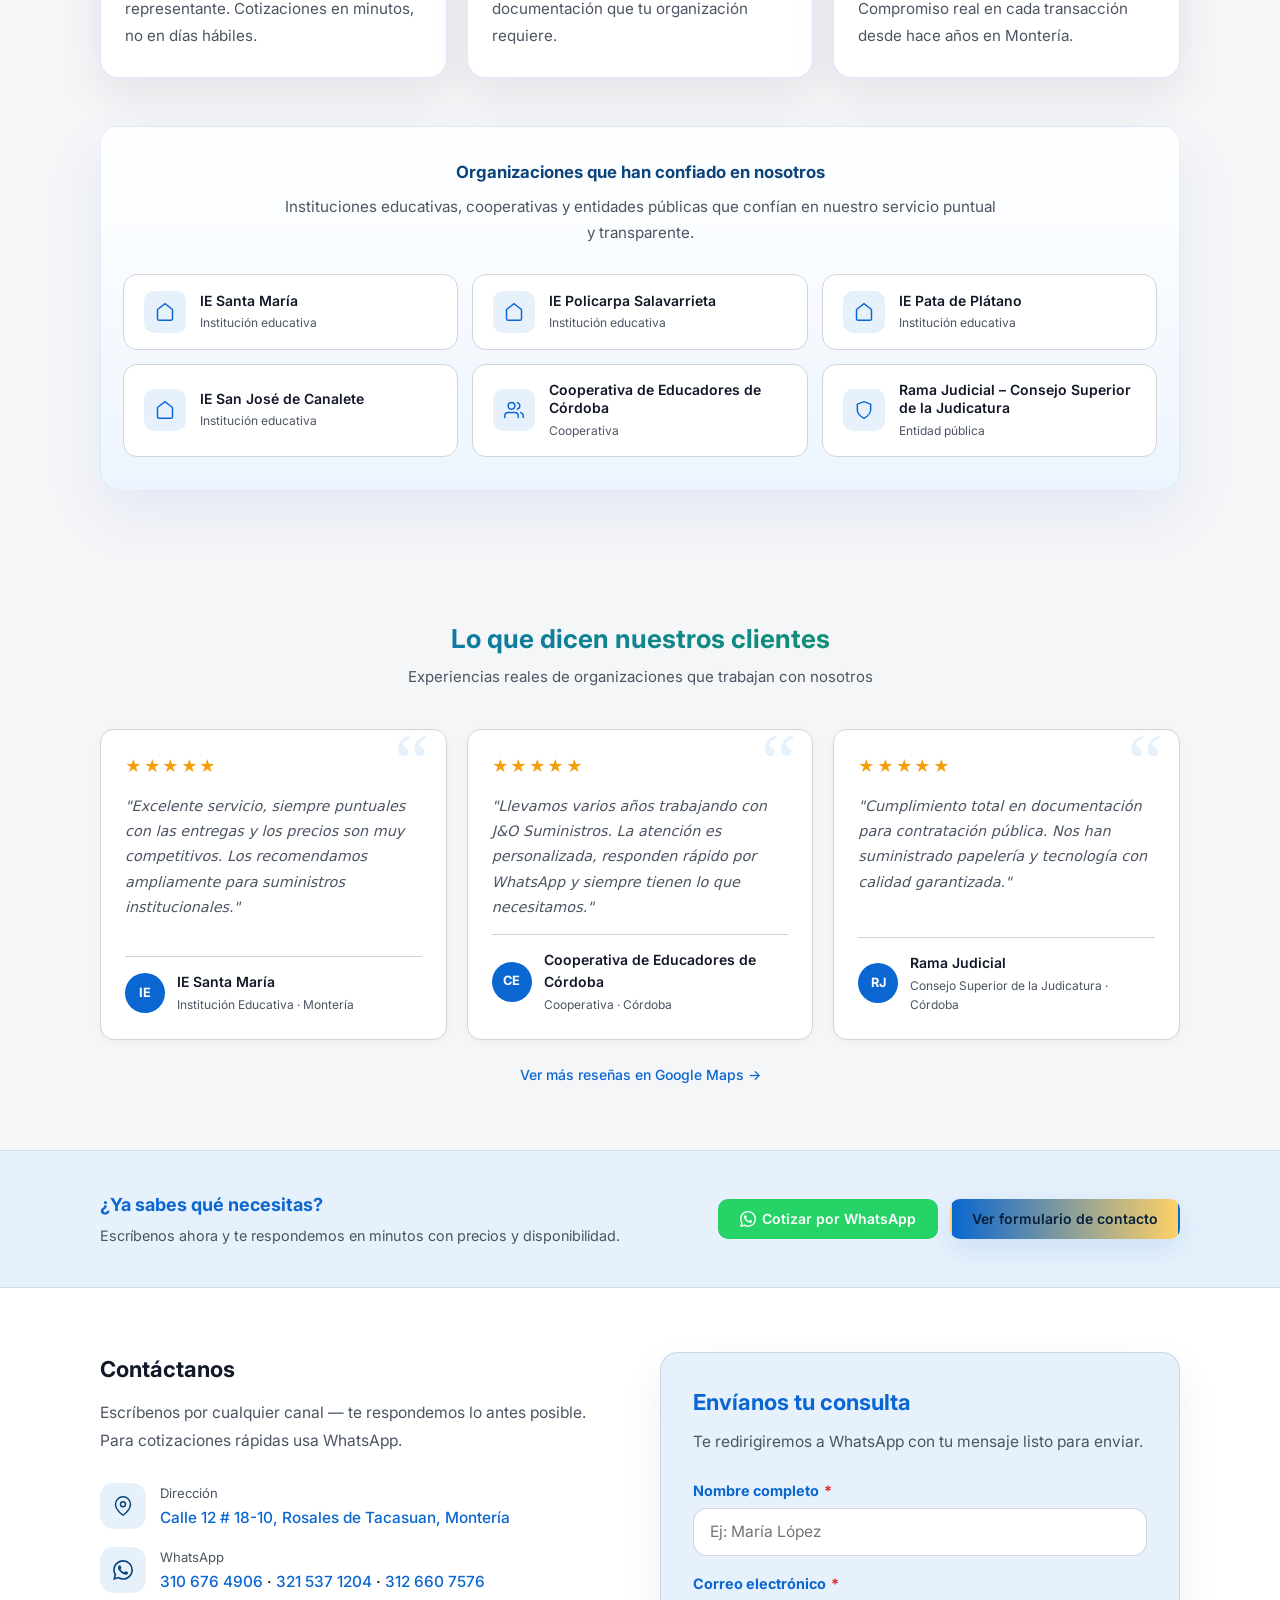
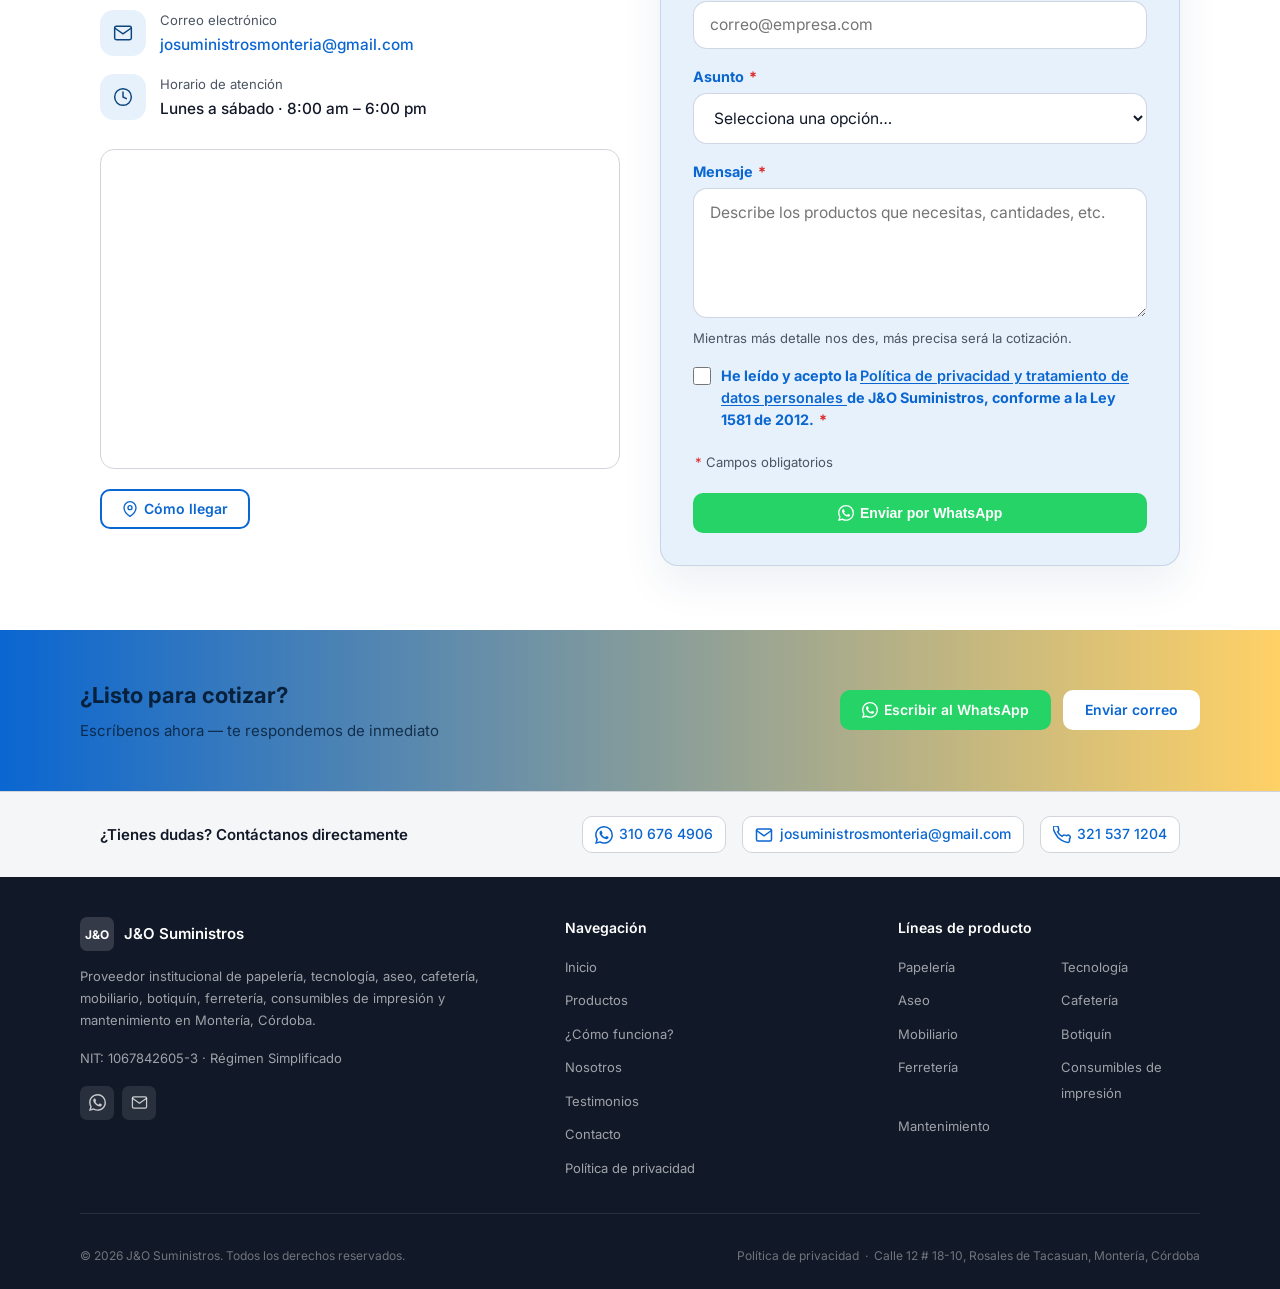
==== commit 59457bd4: "v9" ====
--- a/index.html
+++ b/index.html
@@ -69,8 +69,11 @@
         "closes": "18:00"
       }
     ],
-    "hasMap": "https://www.google.com/maps?q=8.738424,-75.877440",
-    "sameAs": ["https://wa.me/573106764906"],
+    "hasMap": "https://www.google.com/maps/place/Papeleria+Suministros+Insumos+JO/@8.7382862,-75.8774717,1299m/data=!3m2!1e3!4b1!4m6!3m5!1s0x8e5a3119b08d1f49:0xcd48c528379826a9!8m2!3d8.7382862!4d-75.8774717!16s%2Fg%2F11g1mm7cb8",
+    "sameAs": [
+      "https://wa.me/573106764906",
+      "https://www.google.com/maps/place/Papeleria+Suministros+Insumos+JO/@8.7382862,-75.8774717,1299m/data=!3m2!1e3!4b1!4m6!3m5!1s0x8e5a3119b08d1f49:0xcd48c528379826a9!8m2!3d8.7382862!4d-75.8774717!16s%2Fg%2F11g1mm7cb8"
+    ],
     "priceRange": "$$",
     "currenciesAccepted": "COP",
     "paymentAccepted": "Cash, Check, Bank Transfer",
@@ -558,9 +561,8 @@
                   <a href="#contacto" class="producto-card__btn">Cotizar ahora →</a>
                 </div>
               </article>
-            </div>
-
-      
+          </div>
+
           <!-- Controles -->
           <div class="productos__controles">
             <button class="productos__btn" id="prod-prev" aria-label="Línea anterior">
@@ -652,6 +654,186 @@
       </div>
     </section>
 
+    <!-- NOSOTROS / POR QUÉ ELEGIRNOS -->
+    <section id="nosotros" class="seccion seccion--gris" aria-labelledby="ventajas-titulo">
+      <div class="contenedor">
+        <div class="seccion__encabezado">
+          <h2 class="seccion__titulo" id="ventajas-titulo">¿Por qué elegirnos?</h2>
+          <p class="seccion__sub">Ventajas reales para tu organización en cada compra</p>
+        </div>
+        <div class="ventajas__grid" role="list">
+
+          <article class="ventaja-card" role="listitem">
+            <svg aria-hidden="true" focusable="false" viewBox="0 0 24 24" fill="none" stroke="currentColor" stroke-width="1.75" stroke-linecap="round"><rect x="1" y="3" width="15" height="13" rx="2"/><path d="M16 8h4l3 3v5h-7V8z"/><circle cx="5.5" cy="18.5" r="2.5"/><circle cx="18.5" cy="18.5" r="2.5"/></svg>
+            <h3>Domicilio en todo Córdoba</h3>
+            <p>Llegamos a cualquier municipio del departamento. Atención rápida y personalizada en cada pedido.</p>
+          </article>
+
+          <article class="ventaja-card" role="listitem">
+            <svg aria-hidden="true" focusable="false" viewBox="0 0 24 24" fill="none" stroke="currentColor" stroke-width="1.75" stroke-linecap="round"><rect x="1" y="4" width="22" height="16" rx="2"/><line x1="1" y1="10" x2="23" y2="10"/></svg>
+            <h3>Pagos flexibles</h3>
+            <p>Efectivo, cheque o transferencia bancaria. Acuerdos de pago adaptados al flujo de tu organización.</p>
+          </article>
+
+          <article class="ventaja-card" role="listitem">
+            <svg aria-hidden="true" focusable="false" viewBox="0 0 24 24" fill="none" stroke="currentColor" stroke-width="1.75" stroke-linecap="round"><path d="M12 22s8-4 8-10V5l-8-3-8 3v7c0 6 8 10 8 10z"/><polyline points="9 12 11 14 15 10"/></svg>
+            <h3>Marcas reconocidas</h3>
+            <p>Solo productos de calidad con respaldo en el mercado colombiano y garantía en cada compra.</p>
+          </article>
+
+          <article class="ventaja-card" role="listitem">
+            <svg aria-hidden="true" focusable="false" viewBox="0 0 24 24" fill="none" stroke="currentColor" stroke-width="1.75" stroke-linecap="round"><path d="M21 15a2 2 0 01-2 2H7l-4 4V5a2 2 0 012-2h14a2 2 0 012 2z"/></svg>
+            <h3>Atención inmediata</h3>
+            <p>Canal directo por WhatsApp con el representante. Cotizaciones en minutos, no en días hábiles.</p>
+          </article>
+
+          <article class="ventaja-card" role="listitem">
+            <svg aria-hidden="true" focusable="false" viewBox="0 0 24 24" fill="none" stroke="currentColor" stroke-width="1.75" stroke-linecap="round"><path d="M14 2H6a2 2 0 00-2 2v16a2 2 0 002 2h12a2 2 0 002-2V8z"/><polyline points="14 2 14 8 20 8"/><line x1="16" y1="13" x2="8" y2="13"/><line x1="16" y1="17" x2="8" y2="17"/></svg>
+            <h3>Facturación formal</h3>
+            <p>Factura electrónica, NIT vigente y toda la documentación que tu organización requiere.</p>
+          </article>
+
+          <article class="ventaja-card" role="listitem">
+            <svg aria-hidden="true" focusable="false" viewBox="0 0 24 24" fill="none" stroke="currentColor" stroke-width="1.75" stroke-linecap="round"><path d="M20.84 4.61a5.5 5.5 0 00-7.78 0L12 5.67l-1.06-1.06a5.5 5.5 0 00-7.78 7.78l1.06 1.06L12 21.23l7.78-7.78 1.06-1.06a5.5 5.5 0 000-7.78z"/></svg>
+            <h3>Confianza y transparencia</h3>
+            <p>Precios claros, sin sorpresas. Compromiso real en cada transacción desde hace años en Montería.</p>
+          </article>
+
+        </div>
+
+        <!-- Clientes en tarjetas visuales -->
+        <div class="clientes__subseccion">
+          <div class="clientes__cabecera">
+            <h3 class="clientes__titulo">Organizaciones que han confiado en nosotros</h3>
+            <p class="clientes__nota">Instituciones educativas, cooperativas y entidades públicas que confían en nuestro servicio puntual y transparente.</p>
+          </div>
+          <ul class="clientes__grid" role="list">
+            <li class="cliente-card" role="listitem">
+              <div class="cliente-card__ico" aria-hidden="true">
+                <svg viewBox="0 0 24 24" fill="none" stroke="currentColor" stroke-width="1.75" stroke-linecap="round"><path d="M3 9l9-7 9 7v11a2 2 0 01-2 2H5a2 2 0 01-2-2z"/></svg>
+              </div>
+              <div>
+                <p class="cliente-card__nombre">IE Santa María</p>
+                <p class="cliente-card__tipo">Institución educativa</p>
+              </div>
+            </li>
+            <li class="cliente-card" role="listitem">
+              <div class="cliente-card__ico" aria-hidden="true">
+                <svg viewBox="0 0 24 24" fill="none" stroke="currentColor" stroke-width="1.75" stroke-linecap="round"><path d="M3 9l9-7 9 7v11a2 2 0 01-2 2H5a2 2 0 01-2-2z"/></svg>
+              </div>
+              <div>
+                <p class="cliente-card__nombre">IE Policarpa Salavarrieta</p>
+                <p class="cliente-card__tipo">Institución educativa</p>
+              </div>
+            </li>
+            <li class="cliente-card" role="listitem">
+              <div class="cliente-card__ico" aria-hidden="true">
+                <svg viewBox="0 0 24 24" fill="none" stroke="currentColor" stroke-width="1.75" stroke-linecap="round"><path d="M3 9l9-7 9 7v11a2 2 0 01-2 2H5a2 2 0 01-2-2z"/></svg>
+              </div>
+              <div>
+                <p class="cliente-card__nombre">IE Pata de Plátano</p>
+                <p class="cliente-card__tipo">Institución educativa</p>
+              </div>
+            </li>
+            <li class="cliente-card" role="listitem">
+              <div class="cliente-card__ico" aria-hidden="true">
+                <svg viewBox="0 0 24 24" fill="none" stroke="currentColor" stroke-width="1.75" stroke-linecap="round"><path d="M3 9l9-7 9 7v11a2 2 0 01-2 2H5a2 2 0 01-2-2z"/></svg>
+              </div>
+              <div>
+                <p class="cliente-card__nombre">IE San José de Canalete</p>
+                <p class="cliente-card__tipo">Institución educativa</p>
+              </div>
+            </li>
+            <li class="cliente-card" role="listitem">
+              <div class="cliente-card__ico" aria-hidden="true">
+                <svg viewBox="0 0 24 24" fill="none" stroke="currentColor" stroke-width="1.75" stroke-linecap="round"><path d="M17 21v-2a4 4 0 00-4-4H5a4 4 0 00-4 4v2"/><circle cx="9" cy="7" r="4"/><path d="M23 21v-2a4 4 0 00-3-3.87"/><path d="M16 3.13a4 4 0 010 7.75"/></svg>
+              </div>
+              <div>
+                <p class="cliente-card__nombre">Cooperativa de Educadores de Córdoba</p>
+                <p class="cliente-card__tipo">Cooperativa</p>
+              </div>
+            </li>
+            <li class="cliente-card" role="listitem">
+              <div class="cliente-card__ico" aria-hidden="true">
+                <svg viewBox="0 0 24 24" fill="none" stroke="currentColor" stroke-width="1.75" stroke-linecap="round"><path d="M12 22s8-4 8-10V5l-8-3-8 3v7c0 6 8 10 8 10z"/></svg>
+              </div>
+              <div>
+                <p class="cliente-card__nombre">Rama Judicial – Consejo Superior de la Judicatura</p>
+                <p class="cliente-card__tipo">Entidad pública</p>
+              </div>
+            </li>
+          </ul>
+        </div>
+
+      </div>
+    </section>
+
+    <!-- TESTIMONIOS -->
+    <section id="testimonios" class="seccion seccion--gris" aria-labelledby="testimonios-titulo">
+      <div class="contenedor">
+        <div class="seccion__encabezado">
+          <h2 class="seccion__titulo" id="testimonios-titulo">Lo que dicen nuestros clientes</h2>
+          <p class="seccion__sub">Experiencias reales de organizaciones que trabajan con nosotros</p>
+        </div>
+        <div class="testimonios__grid" role="list">
+
+          <article class="testimonio-card" role="listitem">
+            <div class="testimonio-card__estrellas" aria-label="5 estrellas">
+              ★★★★★
+            </div>
+            <blockquote class="testimonio-card__texto">
+              "Excelente servicio, siempre puntuales con las entregas y los precios son muy competitivos. Los recomendamos ampliamente para suministros institucionales."
+            </blockquote>
+            <footer class="testimonio-card__autor">
+              <div class="testimonio-card__avatar" aria-hidden="true">IE</div>
+              <div>
+                <p class="testimonio-card__nombre">IE Santa María</p>
+                <p class="testimonio-card__cargo">Institución Educativa · Montería</p>
+              </div>
+            </footer>
+          </article>
+
+          <article class="testimonio-card" role="listitem">
+            <div class="testimonio-card__estrellas" aria-label="5 estrellas">
+              ★★★★★
+            </div>
+            <blockquote class="testimonio-card__texto">
+              "Llevamos varios años trabajando con J&O Suministros. La atención es personalizada, responden rápido por WhatsApp y siempre tienen lo que necesitamos."
+            </blockquote>
+            <footer class="testimonio-card__autor">
+              <div class="testimonio-card__avatar" aria-hidden="true">CE</div>
+              <div>
+                <p class="testimonio-card__nombre">Cooperativa de Educadores de Córdoba</p>
+                <p class="testimonio-card__cargo">Cooperativa · Córdoba</p>
+              </div>
+            </footer>
+          </article>
+
+          <article class="testimonio-card" role="listitem">
+            <div class="testimonio-card__estrellas" aria-label="5 estrellas">
+              ★★★★★
+            </div>
+            <blockquote class="testimonio-card__texto">
+              "Cumplimiento total en documentación para contratación pública. Nos han suministrado papelería y tecnología con calidad garantizada."
+            </blockquote>
+            <footer class="testimonio-card__autor">
+              <div class="testimonio-card__avatar" aria-hidden="true">RJ</div>
+              <div>
+                <p class="testimonio-card__nombre">Rama Judicial</p>
+                <p class="testimonio-card__cargo">Consejo Superior de la Judicatura · Córdoba</p>
+              </div>
+            </footer>
+          </article>
+
+        </div>
+        <p class="testimonios__nota">
+          <a href="https://www.google.com/maps/place/Papeleria+Suministros+Insumos+JO/@8.7382862,-75.8774717,1299m/data=!3m2!1e3!4b1!4m6!3m5!1s0x8e5a3119b08d1f49:0xcd48c528379826a9!8m2!3d8.7382862!4d-75.8774717!16s%2Fg%2F11g1mm7cb8" target="_blank" rel="noopener noreferrer">
+            Ver más reseñas en Google Maps →
+          </a>
+        </p>
+      </div>
+    </section>
+
     <!-- CTA MITAD DE PÁGINA -->
     <div class="cta-medio" role="complementary" aria-label="Cotizar ahora">
       <div class="cta-medio__inner contenedor">
@@ -672,72 +854,6 @@
       </div>
     </div>
 
-    <!-- NOSOTROS / POR QUÉ ELEGIRNOS -->
-    <section id="nosotros" class="seccion seccion--gris" aria-labelledby="ventajas-titulo">
-      <div class="contenedor">
-        <div class="seccion__encabezado">
-          <h2 class="seccion__titulo" id="ventajas-titulo">¿Por qué elegirnos?</h2>
-          <p class="seccion__sub">Ventajas reales para tu organización en cada compra</p>
-        </div>
-        <div class="ventajas__grid" role="list">
-
-          <article class="ventaja-card" role="listitem">
-            <svg aria-hidden="true" focusable="false" viewBox="0 0 24 24" fill="none" stroke="currentColor" stroke-width="1.75" stroke-linecap="round"><rect x="1" y="3" width="15" height="13" rx="2"/><path d="M16 8h4l3 3v5h-7V8z"/><circle cx="5.5" cy="18.5" r="2.5"/><circle cx="18.5" cy="18.5" r="2.5"/></svg>
-            <h3>Domicilio en todo Córdoba</h3>
-            <p>Llegamos a cualquier municipio del departamento. Atención rápida y personalizada en cada pedido.</p>
-          </article>
-
-          <article class="ventaja-card" role="listitem">
-            <svg aria-hidden="true" focusable="false" viewBox="0 0 24 24" fill="none" stroke="currentColor" stroke-width="1.75" stroke-linecap="round"><rect x="1" y="4" width="22" height="16" rx="2"/><line x1="1" y1="10" x2="23" y2="10"/></svg>
-            <h3>Pagos flexibles</h3>
-            <p>Efectivo, cheque o transferencia bancaria. Acuerdos de pago adaptados al flujo de tu organización.</p>
-          </article>
-
-          <article class="ventaja-card" role="listitem">
-            <svg aria-hidden="true" focusable="false" viewBox="0 0 24 24" fill="none" stroke="currentColor" stroke-width="1.75" stroke-linecap="round"><path d="M12 22s8-4 8-10V5l-8-3-8 3v7c0 6 8 10 8 10z"/><polyline points="9 12 11 14 15 10"/></svg>
-            <h3>Marcas reconocidas</h3>
-            <p>Solo productos de calidad con respaldo en el mercado colombiano y garantía en cada compra.</p>
-          </article>
-
-          <article class="ventaja-card" role="listitem">
-            <svg aria-hidden="true" focusable="false" viewBox="0 0 24 24" fill="none" stroke="currentColor" stroke-width="1.75" stroke-linecap="round"><path d="M21 15a2 2 0 01-2 2H7l-4 4V5a2 2 0 012-2h14a2 2 0 012 2z"/></svg>
-            <h3>Atención inmediata</h3>
-            <p>Canal directo por WhatsApp con el representante. Cotizaciones en minutos, no en días hábiles.</p>
-          </article>
-
-          <article class="ventaja-card" role="listitem">
-            <svg aria-hidden="true" focusable="false" viewBox="0 0 24 24" fill="none" stroke="currentColor" stroke-width="1.75" stroke-linecap="round"><path d="M14 2H6a2 2 0 00-2 2v16a2 2 0 002 2h12a2 2 0 002-2V8z"/><polyline points="14 2 14 8 20 8"/><line x1="16" y1="13" x2="8" y2="13"/><line x1="16" y1="17" x2="8" y2="17"/></svg>
-            <h3>Facturación formal</h3>
-            <p>Factura electrónica, NIT vigente y toda la documentación que tu organización requiere.</p>
-          </article>
-
-          <article class="ventaja-card" role="listitem">
-            <svg aria-hidden="true" focusable="false" viewBox="0 0 24 24" fill="none" stroke="currentColor" stroke-width="1.75" stroke-linecap="round"><path d="M20.84 4.61a5.5 5.5 0 00-7.78 0L12 5.67l-1.06-1.06a5.5 5.5 0 00-7.78 7.78l1.06 1.06L12 21.23l7.78-7.78 1.06-1.06a5.5 5.5 0 000-7.78z"/></svg>
-            <h3>Confianza y transparencia</h3>
-            <p>Precios claros, sin sorpresas. Compromiso real en cada transacción desde hace años en Montería.</p>
-          </article>
-
-        </div>
-
-        <!-- Clientes -->
-        <div class="clientes__subseccion">
-          <div class="clientes__cabecera">
-            <h3 class="clientes__titulo">Organizaciones que han confiado en nosotros</h3>
-            <p class="clientes__nota">Hemos trabajado con instituciones educativas, cooperativas y entidades públicas que confían en nuestro servicio puntual y transparente.</p>
-          </div>
-          <ul class="clientes__lista" role="list">
-            <li class="cliente-tag" role="listitem">IE Santa María</li>
-            <li class="cliente-tag" role="listitem">IE Policarpa Salavarrieta</li>
-            <li class="cliente-tag" role="listitem">IE Pata de Plátano</li>
-            <li class="cliente-tag" role="listitem">IE San José de Canalete</li>
-            <li class="cliente-tag" role="listitem">Cooperativa de Educadores de Córdoba</li>
-            <li class="cliente-tag" role="listitem">Rama Judicial – Consejo Superior de la Judicatura</li>
-          </ul>
-        </div>
-      </div>
-    </section>
-
-    
     <!-- CONTACTO -->
     <section id="contacto" class="seccion" aria-labelledby="contacto-titulo">
       <div class="contacto__inner contenedor">
@@ -801,18 +917,18 @@
           <!-- Mapa -->
           <div class="mapa-wrap">
             <iframe
-              src="https://www.google.com/maps/embed?pb=!1m18!1m12!1m3!1d247.5!2d-75.87744!3d8.738424!2m3!1f0!2f0!3f0!3m2!1i1024!2i768!4f13.1!3m3!1m2!1s0x0%3A0x0!2zOC43Mzg0MjQsLTc1Ljg3NzQ0!5e0!3m2!1ses!2sco!4v1234567890"
-              title="Ubicación de J&O Suministros en Google Maps"
+              src="https://www.google.com/maps/embed?pb=!1m18!1m12!1m3!1d994.0!2d-75.8774717!3d8.7382862!2m3!1f0!2f0!3f0!3m2!1i1024!2i768!4f13.1!3m3!1m2!1s0x8e5a3119b08d1f49%3A0xcd48c528379826a9!2sPapeleria%20Suministros%20Insumos%20JO!5e0!3m2!1ses!2sco!4v1234567890"
+              title="Ubicación de J&O Suministros — Papeleria Suministros Insumos JO en Google Maps"
               allowfullscreen
               loading="lazy"
               referrerpolicy="no-referrer-when-downgrade"
               aria-label="Mapa de ubicación: Calle 12 # 18-10, Rosales de Tacasuan, Montería"></iframe>
           </div>
-          <a href="https://www.google.com/maps?q=8.738424,-75.877440"
+          <a href="https://www.google.com/maps/place/Papeleria+Suministros+Insumos+JO/@8.7382862,-75.8774717,1299m/data=!3m2!1e3!4b1!4m6!3m5!1s0x8e5a3119b08d1f49:0xcd48c528379826a9!8m2!3d8.7382862!4d-75.8774717!16s%2Fg%2F11g1mm7cb8"
              class="btn btn--contorno contacto__boton-mapa"
              target="_blank"
              rel="noopener noreferrer"
-             aria-label="Abrir ruta en Google Maps — abre en nueva pestaña">
+             aria-label="Ver J&O Suministros en Google Maps — abre en nueva pestaña">
             <svg aria-hidden="true" focusable="false" viewBox="0 0 24 24" fill="none" stroke="currentColor" stroke-width="2" stroke-linecap="round" width="16" height="16"><path d="M21 10c0 7-9 13-9 13s-9-6-9-13a9 9 0 0118 0z"/><circle cx="12" cy="10" r="3"/></svg>
             Cómo llegar
           </a>
@@ -982,7 +1098,9 @@
           <li><a href="#productos">Productos</a></li>
           <li><a href="#como-funciona">¿Cómo funciona?</a></li>
           <li><a href="#nosotros">Nosotros</a></li>
+          <li><a href="#testimonios">Testimonios</a></li>
           <li><a href="#contacto">Contacto</a></li>
+          <li><a href="politica-privacidad.html">Política de privacidad</a></li>
         </ul>
       </div>
 
@@ -1004,7 +1122,10 @@
 
     <div class="footer__bottom">
       <span>© <span id="anio">2025</span> J&amp;O Suministros. Todos los derechos reservados.</span>
-      <span>Calle 12 # 18-10, Rosales de Tacasuan, Montería, Córdoba</span>
+      <span>
+        <a href="politica-privacidad.html" style="color:rgba(255,255,255,.4);text-decoration:none">Política de privacidad</a>
+        &nbsp;·&nbsp; Calle 12 # 18-10, Rosales de Tacasuan, Montería, Córdoba
+      </span>
     </div>
   </footer>
 
--- a/styles.css
+++ b/styles.css
@@ -132,7 +132,7 @@
 html[data-tema="nocturno"] .paso { background: #1a2035; }
 html[data-tema="nocturno"] .seccion--gris,
 html[data-tema="nocturno"] #sectores { background: #141929; }
-html[data-tema="nocturno"] .contacto__form { background: #1a2035; border-color: #2d3550; }
+html[data-tema="nocturno"] .contacto__form { background: #1a2d4d; border-color: #2d3550; }
 html[data-tema="nocturno"] .form__grupo input,
 html[data-tema="nocturno"] .form__grupo textarea,
 html[data-tema="nocturno"] .form__grupo select { background: #0f1420; border-color: #2d3550; color: #e8eaf2; }
@@ -1394,25 +1394,175 @@
   max-width: 720px;
   margin: 0 auto;
 }
-.clientes__lista {
-  display: flex;
-  flex-wrap: wrap;
-  gap: 1rem 1.5rem;
+
+/* Grid de tarjetas de clientes */
+.clientes__grid {
+  display: grid;
+  grid-template-columns: repeat(3, 1fr);
+  gap: .875rem;
+  list-style: none;
+  padding: 0;
+  margin: 0 auto;
+  max-width: 1120px;
+}
+.cliente-card {
+  display: flex;
+  align-items: center;
+  gap: .875rem;
+  background: var(--blanco);
+  border: 1px solid var(--gris-borde);
+  border-radius: var(--radio-lg);
+  padding: 1rem 1.25rem;
+  transition: box-shadow .2s, border-color .2s, transform .2s;
+}
+.cliente-card:hover {
+  box-shadow: 0 6px 20px rgba(26,58,110,.1);
+  border-color: var(--azul);
+  transform: translateY(-2px);
+}
+.cliente-card__ico {
+  width: 42px;
+  height: 42px;
+  border-radius: 10px;
+  background: var(--azul-claro);
+  display: flex;
+  align-items: center;
   justify-content: center;
-  max-width: 880px;
-  margin: 0 auto;
-}
-.cliente-tag {
-  background: transparent;
-  border: none;
-  border-radius: 0;
-  padding: 0;
-  display: inline-flex;
+  flex-shrink: 0;
+}
+.cliente-card__ico svg { width: 20px; height: 20px; color: var(--azul); }
+.cliente-card__nombre {
+  font-size: .875rem;
+  font-weight: 600;
+  color: var(--texto);
+  line-height: 1.3;
+}
+.cliente-card__tipo {
+  font-size: .75rem;
+  color: var(--texto-sec);
+  margin-top: .2rem;
+}
+html[data-tema="nocturno"] .cliente-card { background: #1a2035; border-color: #2d3550; }
+html[data-tema="nocturno"] .cliente-card__ico { background: #1a2d4d; }
+
+@media (max-width: 900px) { .clientes__grid { grid-template-columns: repeat(2, 1fr); } }
+@media (max-width: 540px) { .clientes__grid { grid-template-columns: 1fr; } }
+
+/* =============================================
+   TESTIMONIOS
+   ============================================= */
+.testimonios__grid {
+  display: grid;
+  grid-template-columns: repeat(3, 1fr);
+  gap: 1.25rem;
+  margin-bottom: 1.5rem;
+}
+.testimonio-card {
+  background: var(--blanco);
+  border: 1px solid var(--gris-borde);
+  border-radius: var(--radio-lg);
+  padding: 1.5rem;
+  display: flex;
+  flex-direction: column;
+  gap: .875rem;
+  box-shadow: 0 2px 8px rgba(0,0,0,.04);
+  transition: box-shadow .25s, transform .25s;
+  position: relative;
+  overflow: hidden;
+}
+.testimonio-card::before {
+  content: '\201C';
+  position: absolute;
+  top: -.5rem;
+  right: 1rem;
+  font-size: 5rem;
+  color: var(--azul-claro);
+  font-family: Georgia, serif;
+  line-height: 1;
+  pointer-events: none;
+}
+.testimonio-card:hover {
+  box-shadow: 0 12px 32px rgba(26,58,110,.12);
+  transform: translateY(-4px);
+}
+.testimonio-card__estrellas {
+  color: #F59E0B;
+  font-size: 1rem;
+  letter-spacing: .1em;
+}
+.testimonio-card__texto {
+  font-size: .9rem;
+  color: var(--texto-sec);
+  line-height: 1.75;
+  font-style: italic;
+  margin: 0;
+  flex: 1;
+}
+.testimonio-card__autor {
+  display: flex;
+  align-items: center;
+  gap: .75rem;
+  margin: 0;
+  padding-top: .875rem;
+  border-top: 1px solid var(--gris-borde);
+}
+.testimonio-card__avatar {
+  width: 40px;
+  height: 40px;
+  border-radius: 50%;
+  background: var(--azul);
+  color: #fff;
+  font-size: .8rem;
+  font-weight: 700;
+  display: flex;
   align-items: center;
   justify-content: center;
+  flex-shrink: 0;
+}
+.testimonio-card__nombre {
+  font-size: .875rem;
+  font-weight: 600;
+  color: var(--texto);
+  margin: 0;
+}
+.testimonio-card__cargo {
+  font-size: .75rem;
+  color: var(--texto-sec);
+  margin: .1rem 0 0;
+}
+.testimonios__nota {
   text-align: center;
-  font-size: 1rem;
+  font-size: .875rem;
+}
+.testimonios__nota a {
   color: var(--azul);
+  font-weight: 500;
+  text-decoration: none;
+}
+.testimonios__nota a:hover { text-decoration: underline; }
+
+html[data-tema="nocturno"] .testimonio-card { background: #1a2035; border-color: #2d3550; }
+html[data-tema="nocturno"] .testimonio-card::before { color: #1a2d4d; }
+html[data-tema="nocturno"] .testimonio-card__autor { border-top-color: #2d3550; }
+
+@media (max-width: 900px) { .testimonios__grid { grid-template-columns: 1fr; } }
+@media (max-width: 640px) { .testimonios__grid { grid-template-columns: 1fr; } }
+
+/* =============================================
+   MICROINTERACCIONES — hover botones
+   ============================================= */
+.btn {
+  transform: translateY(0);
+  transition: background var(--trans), border-color var(--trans),
+              color var(--trans), transform .15s ease, box-shadow .15s ease;
+}
+.btn:hover { transform: translateY(-2px); box-shadow: 0 4px 12px rgba(0,0,0,.15); }
+.btn:active { transform: translateY(0); box-shadow: none; }
+
+@media (prefers-reduced-motion: reduce) {
+  .btn { transform: none !important; transition: background var(--trans), color var(--trans) !important; }
+  .cliente-card, .testimonio-card { transform: none !important; }
+}
   font-weight: 700;
   box-shadow: none;
   transition: color .25s ease, transform .25s ease;
@@ -1463,15 +1613,16 @@
 }
 .contacto__form {
   background: var(--azul-claro);
-  border: 1px solid rgba(15, 23, 42, .08);
+  border: 1px solid rgba(26,58,110,.15);
   border-radius: calc(var(--radio-lg) + 4px);
   padding: 2rem;
-  box-shadow: 0 18px 40px rgba(15, 23, 42, .06);
+  box-shadow: 0 18px 40px rgba(26,58,110,.08);
 }
 .contacto__form-titulo {
   font-size: 1.375rem;
   font-weight: 700;
   margin-bottom: .5rem;
+  color: var(--azul);
 }
 .contacto__form-subtitulo {
   font-size: .97rem;
@@ -1505,12 +1656,12 @@
 /* Formulario */
 .form { display: flex; flex-direction: column; gap: 1rem; }
 .form__grupo { display: flex; flex-direction: column; gap: .35rem; }
-.form__grupo label { font-size: .9rem; font-weight: 700; color: var(--texto); }
+.form__grupo label { font-size: .9rem; font-weight: 700; color: var(--azul); }
 .form__grupo input,
 .form__grupo textarea,
 .form__grupo select {
   padding: .85rem 1rem;
-  border: 1.5px solid rgba(15, 23, 42, .12);
+  border: 1.5px solid rgba(26,58,110,.2);
   border-radius: 14px;
   font-size: .975rem;
   font-family: var(--fuente);
